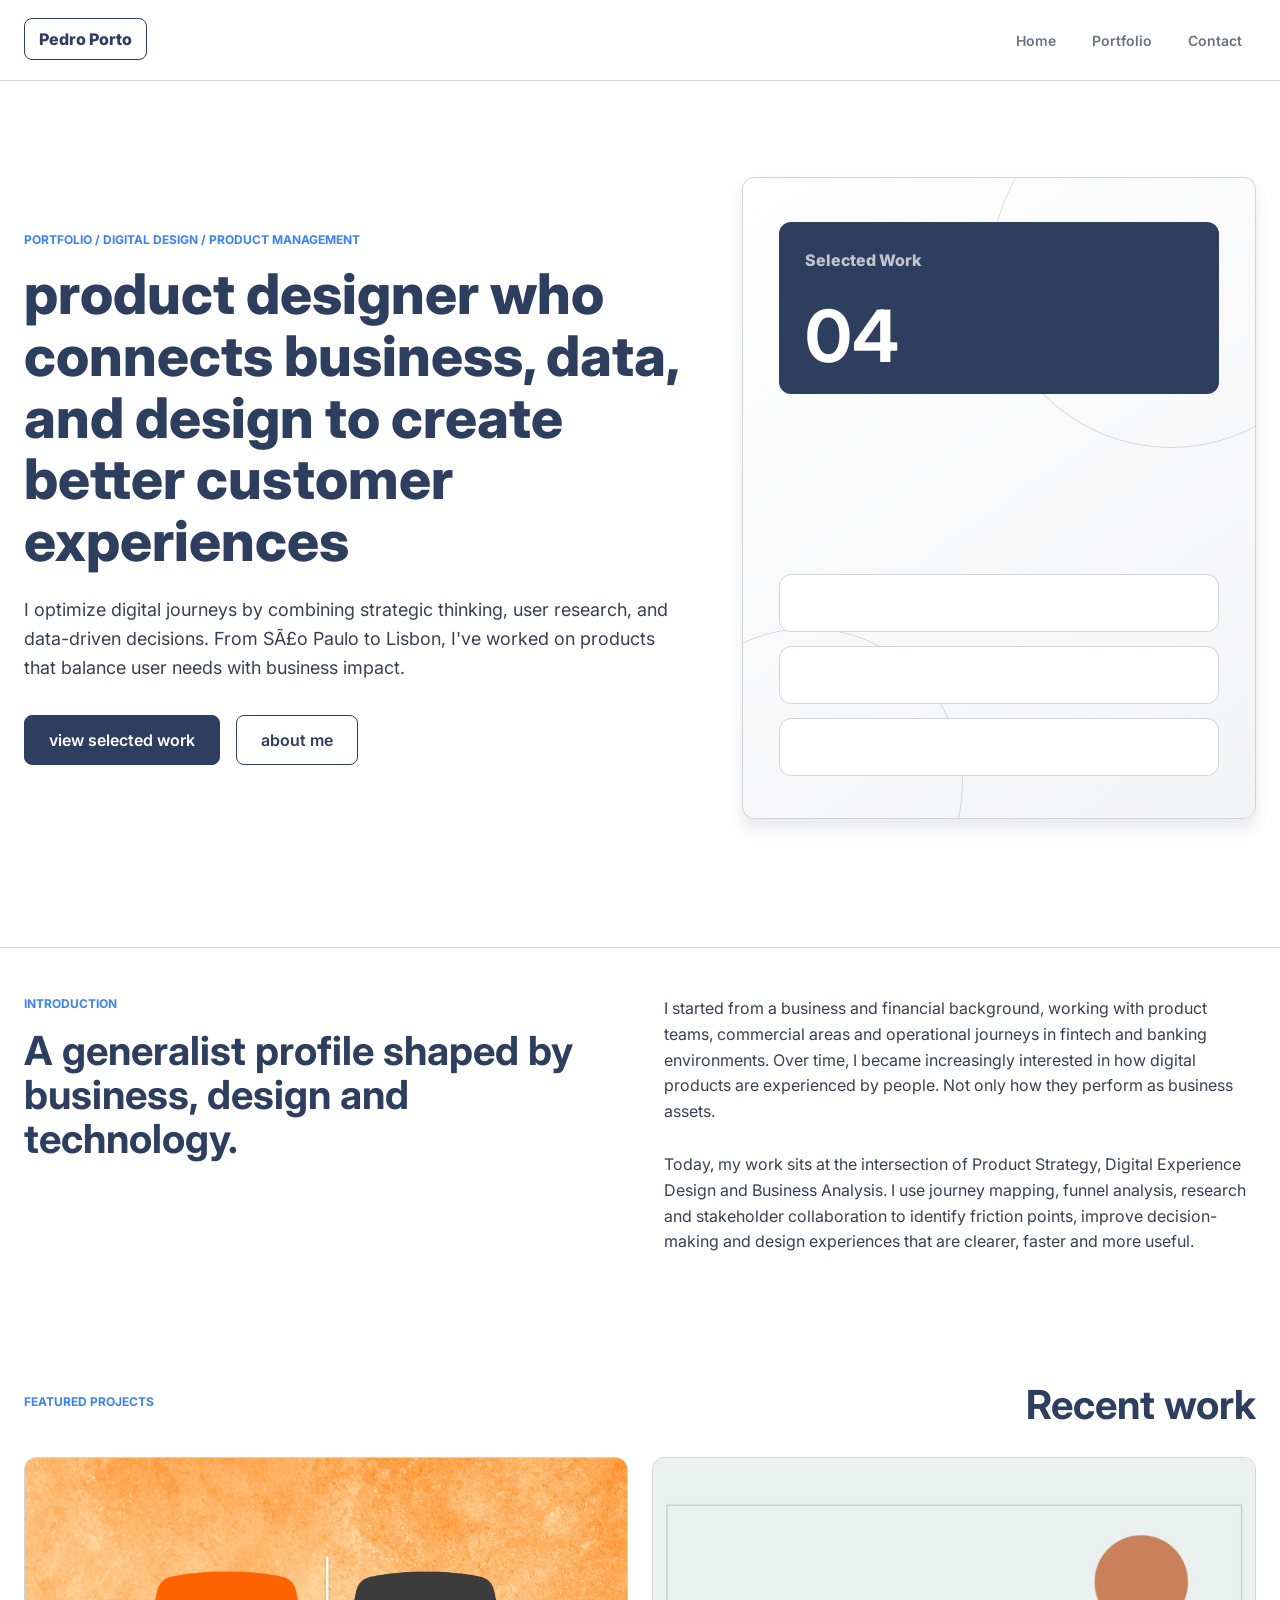
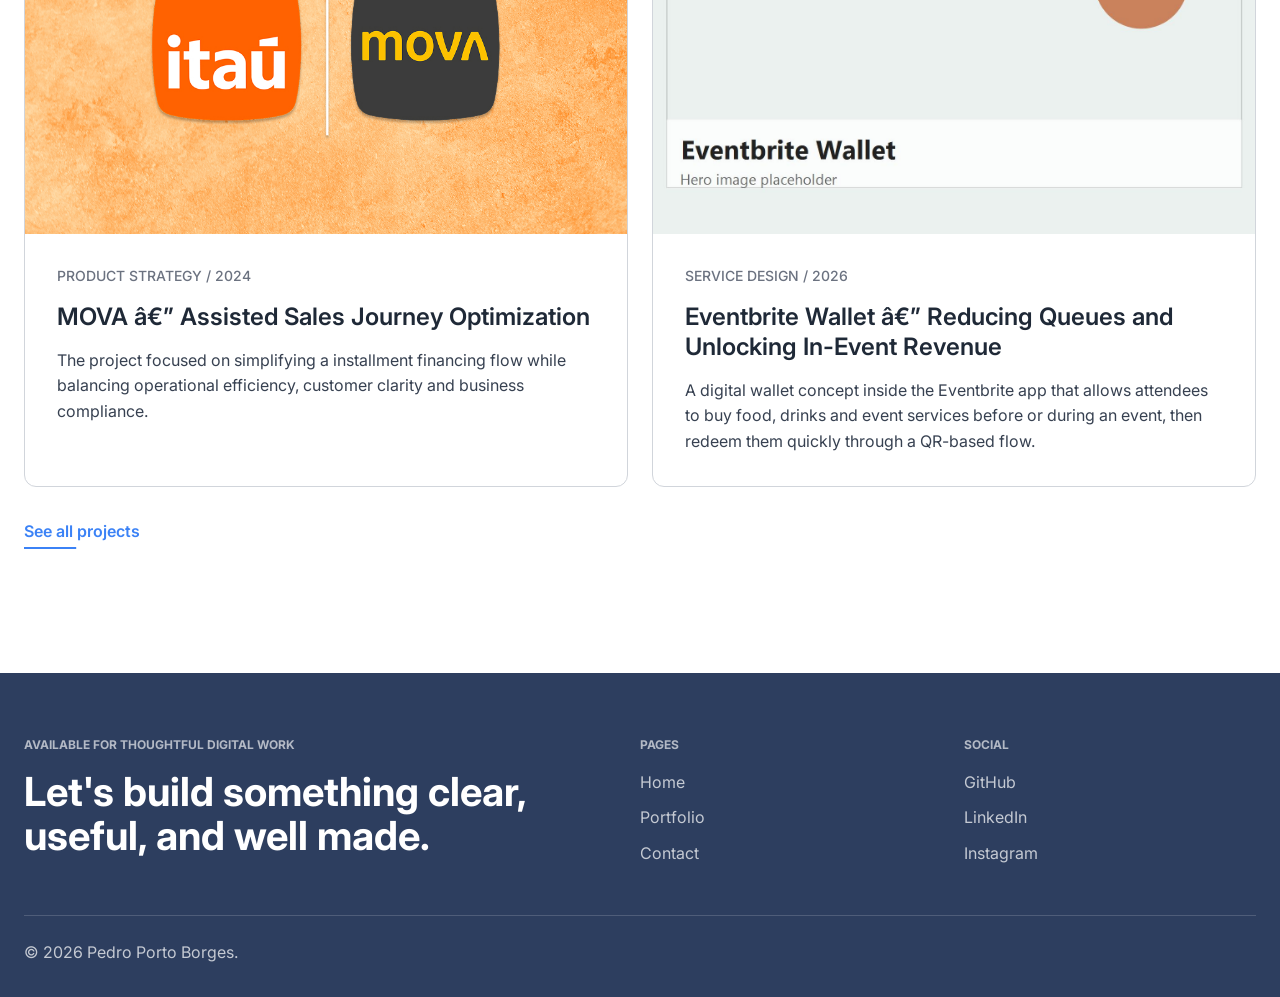
==== index.html @ 3b6fb0a7 "Add Google Fonts and improve HTML structure in index and head files" ====
﻿<!DOCTYPE html>
<html lang="en">

<head>
    <meta charset="UTF-8">
    <meta name="viewport" content="width=device-width, initial-scale=1.0">
    <meta name="description" content="Portfolio website for Pedro Porto Borges, featuring selected projects, process notes, and contact links.">
    <title>Pedro Porto Borges - Portfolio</title>
    <link rel="preconnect" href="https://fonts.googleapis.com">
    <link rel="preconnect" href="https://fonts.gstatic.com" crossorigin>
    <link href="https://fonts.googleapis.com/css2?family=Inter:wght@400;500;600;700;800&display=swap" rel="stylesheet">
    <link rel="stylesheet" href="/assets/css/estilo.min.css">
</head>
    



<body>
    <header class="navbar">
    <div class="container">
        <div class="navbar-brand">
            <a href="/index.html"><span class="logo">Pedro Porto</span></a>
        </div>
        <nav class="navbar-menu">
    <ul>
        <li><a href="/index.html">Home</a></li>
        <li><a href="/portfolio.html">Portfolio</a></li>
        <li><a href="/contact.html">Contact</a></li>
    </ul>
</nav>


    </div>
</header>



    <main>
        <section class="hero section-fade">
            <div class="container hero-grid">
                <div class="hero-copy">
                    <p class="eyebrow">Portfolio / Digital Design / Product Management </p>
                    <h1>product designer who connects business, data, and design to create better customer experiences
                    </h1>
                    <p class="lead">I optimize digital journeys by combining strategic thinking, user research, and
                        data-driven decisions. From SÃ£o Paulo to Lisbon, I've worked on products that balance user needs
                        with business impact.
                    </p>
                    <div class="button-row">
                        <a href="/portfolio.html" class="btn btn-primary">view selected work</a>
                        <a href="/contact.html" class="btn btn-secondary">about me</a>
                    </div>
                </div>
                <div class="hero-card" aria-label="Abstract portfolio preview">
                    <div class="orbit orbit-one"></div>
                    <div class="orbit orbit-two"></div>
                    <div class="preview-panel">
                        <span>Selected Work</span>
                        <strong>04</strong>
                    </div>
                    <div class="preview-stack">
                        <span></span>
                        <span></span>
                        <span></span>
                    </div>
                </div>
            </div>
        </section>

        <section class="intro-section">
            <div class="container split-section">
                <div>
                    <p class="eyebrow">Introduction</p>
                    <h2>A generalist profile shaped by business, design and technology.</h2>
                </div>
                <div class="intro-copy">
                    <p>I started from a business and financial background, working with product teams, commercial areas
                        and operational journeys in fintech and banking environments. Over time, I became increasingly
                        interested in how digital products are experienced by people. Not only how they perform as
                        business assets.</p>
                    <p>Today, my work sits at the intersection of Product Strategy, Digital Experience Design and
                        Business Analysis. I use journey mapping, funnel analysis, research and stakeholder
                        collaboration to identify friction points, improve decision-making and design experiences that
                        are clearer, faster and more useful.</p>
                </div>
            </div>
        </section>

        <section class="featured-section">
            <div class="container">
                <div class="section-heading">
                    <p class="eyebrow">Featured Projects</p>
                    <h2>Recent work</h2>
                </div>
                <div class="project-grid">
                    <article class="project-card">
                        <a href="/project-1.html" class="project-cover" aria-label="Open Project One">
                            <img src="/assets/images/projects/mova-hero@1x.jpg" srcset="/assets/images/projects/mova-hero@1x.jpg 1x, /assets/images/projects/mova-hero@2x.jpg 2x" width="1200" height="750" alt="Placeholder image for the MOVA assisted sales journey case study" loading="lazy" decoding="async">
                        </a>
                        <div class="project-card-body">
                            <p class="project-meta">Product Strategy / 2024</p>
                            <h3><a href="/project-1.html">MOVA â€” Assisted Sales Journey Optimization</a></h3>
                            <p>The project focused on simplifying a installment financing flow while balancing
                                operational efficiency, customer clarity and business compliance.</p>
                        </div>
                    </article>
                    <article class="project-card">
                        <a href="/project-2.html" class="project-cover" aria-label="Open Project Two">
                            <img src="/assets/images/projects/eventbrite-wallet-hero@1x.jpg" srcset="/assets/images/projects/eventbrite-wallet-hero@1x.jpg 1x, /assets/images/projects/eventbrite-wallet-hero@2x.jpg 2x" width="1200" height="750" alt="Placeholder image for the Eventbrite Wallet case study" loading="lazy" decoding="async">
                        </a>
                        <div class="project-card-body">
                            <p class="project-meta">Service Design / 2026</p>
                            <h3><a href="/project-2.html">Eventbrite Wallet â€” Reducing Queues and Unlocking In-Event
                                    Revenue</a></h3>
                            <p>A digital wallet concept inside the Eventbrite app that allows attendees to buy food,
                                drinks and event services before or during an event, then redeem them quickly through a
                                QR-based flow.</p>
                        </div>
                    </article>
                </div>
                <div class="section-action">
                    <a href="/portfolio.html" class="text-link">See all projects</a>
                </div>
            </div>
        </section>
    </main>

    <footer class="footer">
    <div class="container">
        <div class="footer-content">
            <div class="footer-section">
                <p class="footer-kicker">Available for thoughtful digital work</p>
                <h2>Let's build something clear, useful, and well made.</h2>
            </div>
            <div class="footer-section">
                <h3>Pages</h3>
                <ul class="footer-links">
                    <li><a href="/index.html">Home</a></li>
                    <li><a href="/portfolio.html">Portfolio</a></li>
                    <li><a href="/contact.html">Contact</a></li>
                </ul>
            </div>
            <div class="footer-section">
                <h3>Social</h3>
                <ul class="footer-links">
                    <li><a href="https://github.com/pedro-porto-borges/" target="_blank" rel="noopener">GitHub</a></li>
                    <li><a href="https://www.linkedin.com/in/pedro-porto-borges-789371208/" target="_blank"
                            rel="noopener">LinkedIn</a></li>
                    <li><a href="https://instagram.com/analog.pp/" target="_blank" rel="noopener">Instagram</a></li>
                </ul>
            </div>
        </div>
        <div class="footer-bottom">
            <p>&copy; 2026 Pedro Porto Borges.</p>
        </div>
    </div>
</footer>


</body>

</html>
---- assets/css/estilo.min.css ----
﻿*{box-sizing:border-box;margin:0;padding:0}:root{--color-primary:#2D3E5F;--color-accent:#3B82F6;--color-energy:#F59E0B;--color-success:#10B981;--color-charcoal:#1F2937;--color-slate:#374151;--color-gray:#6B7280;--color-light-gray:#D1D5DB;--color-bg-gray:#F3F4F6;--color-white:#FFFFFF;--color-error:#EF4444;--color-warning:#F59E0B;--color-info:#3B82F6;--font-primary:"Inter",-apple-system,BlinkMacSystemFont,"Segoe UI",sans-serif;--text-h1:3.5rem;--text-h2:2.5rem;--text-h3:2rem;--text-h4:1.5rem;--text-h5:1.25rem;--text-h6:1.125rem;--text-body-lg:1.125rem;--text-body-md:1rem;--text-body-sm:0.875rem;--text-body-xs:0.75rem;--leading-tight:1.1;--leading-snug:1.25;--leading-normal:1.5;--leading-ui:1.5;--leading-caption:1.4;--leading-compact:1.4;--leading-relaxed:1.6;--leading-loose:1.8;--weight-regular:400;--weight-medium:500;--weight-semibold:600;--weight-bold:700;--weight-extrabold:800;--space-xs:0.5rem;--space-sm:1rem;--space-md:1.5rem;--space-lg:2rem;--space-xl:3rem;--space-2xl:4rem;--space-3xl:6rem;--container-sm:640px;--container-md:768px;--container-lg:1024px;--container-xl:1280px;--shadow-sm:0 1px 2px rgba(31,41,55,0.05);--shadow-md:0 4px 6px rgba(31,41,55,0.1);--shadow-lg:0 10px 15px rgba(31,41,55,0.1);--radius-sm:0.375rem;--radius-md:0.5rem;--radius-lg:0.75rem;--radius-xl:1rem;--transition-fast:150ms ease;--transition-base:200ms ease;--transition-slow:300ms ease;--text-display:4.5rem;--bg:var(--color-white);--surface:var(--color-white);--ink:var(--color-primary);--muted:var(--color-slate);--meta:var(--color-gray);--soft:var(--color-bg-gray);--line:var(--color-light-gray);--accent:var(--color-accent);--accent-soft:#EFF6FF;--warm:var(--color-energy);--green:var(--color-success);--radius:var(--radius-lg);--shadow:var(--shadow-lg);--transition:var(--transition-base)}@media (max-width:1023px){:root{--text-h1:3rem;--text-h2:2.25rem;--text-h3:1.75rem;--text-display:4rem}}@media (max-width:767px){:root{--text-h1:2.5rem;--text-h2:2rem;--text-h3:1.5rem;--text-h4:1.25rem;--text-h5:1.125rem;--text-h6:1rem;--text-display:3.25rem}}html{scroll-behavior:smooth}body{background:var(--bg);color:var(--color-slate);font-family:var(--font-primary);font-size:var(--text-body-md);font-weight:var(--weight-regular);line-height:var(--leading-relaxed)}img{display:block;max-width:100%}a{color:inherit;text-decoration:none}p{color:var(--muted);font-size:var(--text-body-md);font-weight:var(--weight-regular);line-height:var(--leading-relaxed);max-width:70ch}.container{margin:0 auto;max-width:var(--container-xl);padding:0 var(--space-md)}.narrow{max-width:860px}.navbar{background:rgba(255,255,255,0.94);border-bottom:1px solid var(--line);backdrop-filter:blur(18px);position:sticky;top:0;z-index:20}.navbar .container{align-items:center;display:flex;justify-content:space-between;min-height:80px}.navbar-brand a{color:var(--color-primary);font-size:var(--text-body-md);font-weight:var(--weight-extrabold);letter-spacing:0}.logo{border:1px solid var(--color-primary);border-radius:var(--radius-md);padding:10px 14px;transition:background var(--transition),color var(--transition),transform var(--transition)}.navbar-brand a:hover .logo{background:var(--color-primary);color:var(--color-white);transform:translateY(-2px)}.navbar-menu ul{display:flex;gap:8px;list-style:none}.navbar-menu a{border-radius:var(--radius-md);color:var(--color-gray);display:block;font-size:var(--text-body-sm);font-weight:var(--weight-semibold);line-height:var(--leading-ui,1.5);padding:10px 14px;transition:background var(--transition),color var(--transition),transform var(--transition)}.navbar-menu a:hover{background:var(--accent-soft);color:var(--color-accent);transform:translateY(-2px)}.hero,.page-hero,.project-detail-hero{padding:var(--space-3xl) 0 var(--space-2xl)}.hero-grid{align-items:center;display:grid;gap:var(--space-2xl);grid-template-columns:minmax(0,1.12fr) minmax(320px,0.88fr)}.eyebrow{color:var(--accent);font-size:var(--text-body-xs);font-weight:var(--weight-bold);letter-spacing:0;line-height:var(--leading-caption,1.4);margin-bottom:var(--space-sm);text-transform:uppercase}h1,h2,h3{color:var(--color-primary);letter-spacing:0}h1{font-size:var(--text-h1);font-weight:var(--weight-extrabold);line-height:var(--leading-tight);max-width:880px}h2{font-size:var(--text-h2);font-weight:var(--weight-bold);line-height:var(--leading-tight)}h3{font-size:var(--text-h3);font-weight:var(--weight-bold);line-height:var(--leading-snug)}.lead{color:var(--color-slate);font-size:var(--text-body-lg);line-height:var(--leading-relaxed);margin-top:var(--space-md)}.button-row,.section-action{align-items:center;display:flex;flex-wrap:wrap;gap:var(--space-sm);margin-top:var(--space-lg)}.btn,.text-link,.back-link{align-items:center;display:inline-flex;font-weight:var(--weight-semibold);transition:color var(--transition),background var(--transition),border-color var(--transition),transform var(--transition)}.btn{border:1px solid var(--color-primary);border-radius:var(--radius-md);font-size:var(--text-body-md);justify-content:center;line-height:var(--leading-ui,1.5);min-height:44px;padding:0.75rem 1.5rem}.btn-primary{background:var(--color-primary);color:var(--color-white)}.btn-secondary{background:transparent;color:var(--color-primary)}.btn:hover,.text-link:hover,.back-link:hover{transform:translateY(-2px)}.btn-primary:hover{background:#3D4E6F;border-color:#3D4E6F;box-shadow:var(--shadow-lg)}.btn-secondary:hover{background:var(--accent-soft);border-color:var(--color-accent);color:var(--color-accent)}.text-link,.back-link{color:var(--color-accent);position:relative}.text-link::after,.back-link::after{background:currentColor;bottom:-4px;content:"";height:2px;left:0;position:absolute;transform:scaleX(0.45);transform-origin:left;transition:transform var(--transition);width:100%}.text-link:hover::after,.back-link:hover::after{transform:scaleX(1)}a:focus-visible,button:focus-visible,.btn:focus-visible,.text-link:focus-visible,.back-link:focus-visible,.navbar-menu a:focus-visible,.social-panel a:focus-visible{outline:3px solid rgba(59,130,246,0.42);outline-offset:3px}.hero-card{aspect-ratio:4 / 5;background:linear-gradient(145deg,var(--color-white),var(--color-bg-gray));border:1px solid var(--line);border-radius:var(--radius);box-shadow:var(--shadow);overflow:hidden;position:relative}.orbit{border:1px solid rgba(45,62,95,0.18);border-radius:50%;position:absolute}.orbit-one{height:360px;right:-96px;top:-90px;width:360px}.orbit-two{bottom:-120px;height:310px;left:-90px;width:310px}.preview-panel{background:var(--color-primary);border-radius:var(--radius);color:var(--color-white);left:36px;padding:26px;position:absolute;right:36px;top:44px}.preview-panel span{color:rgba(255,255,255,0.7);display:block;font-weight:800;margin-bottom:30px}.preview-panel strong{display:block;font-size:var(--text-display,4.5rem);line-height:0.9}.preview-stack{bottom:42px;display:grid;gap:14px;left:36px;position:absolute;right:36px}.preview-stack span{background:var(--surface);border:1px solid var(--line);border-radius:var(--radius);height:58px}.intro-section,.featured-section,.work-list-section,.contact-section,.personal-section,.project-media-section,.project-body-section{padding:var(--space-2xl) 0}.split-section{border-top:1px solid var(--line);display:grid;gap:var(--space-xl);grid-template-columns:1fr 1fr;padding-top:var(--space-xl)}.intro-copy p + p,.detail-content p + h2,.detail-content .case-image + h2{margin-top:28px}.section-heading{align-items:end;display:flex;justify-content:space-between;margin-bottom:30px}.project-grid{display:grid;gap:var(--space-md);grid-template-columns:repeat(2,minmax(0,1fr))}.project-grid-large{gap:var(--space-lg)}.project-card{background:var(--surface);border:1px solid var(--line);border-radius:var(--radius);overflow:hidden;transition:box-shadow var(--transition),transform var(--transition),border-color var(--transition),background var(--transition)}.project-card:hover{border-color:var(--color-accent);box-shadow:var(--shadow);transform:translateY(-4px)}.project-card-body{padding:var(--space-lg)}.project-card-body h2,.project-card-body h3{color:var(--color-charcoal);font-size:var(--text-h4);font-weight:var(--weight-semibold);line-height:var(--leading-snug);margin-bottom:var(--space-sm)}.project-card-body .text-link{margin-top:var(--space-sm)}.project-meta{color:var(--color-gray);font-size:var(--text-body-sm);font-weight:var(--weight-medium);line-height:var(--leading-caption,1.4);margin-bottom:var(--space-sm);text-transform:uppercase}.project-cover{aspect-ratio:16 / 10;background-color:var(--soft);display:block;min-height:240px;overflow:hidden;position:relative}.project-cover::before,.project-cover::after{content:"";display:none;position:absolute}.project-cover::before{border:1px solid rgba(45,62,95,0.18);border-radius:var(--radius);inset:34px}.project-cover::after{background:rgba(255,255,255,0.76);border:1px solid rgba(45,62,95,0.12);border-radius:var(--radius);bottom:34px;height:28%;left:34px;right:34px}.project-cover-one{background:linear-gradient(135deg,#EFF6FF 0%,#FFFFFF 52%,#DBEAFE 100%)}.project-cover-two{background:linear-gradient(135deg,#F3F4F6 0%,#FFFFFF 48%,#FEF3C7 100%)}.project-cover-three{background:linear-gradient(135deg,#FFFFFF 0%,#ECFDF5 52%,#D1FAE5 100%)}.project-cover-four{background:linear-gradient(135deg,#FFFFFF 0%,#F3F4F6 52%,#DBEAFE 100%)}.project-cover img,.case-image img,.profile-photo img,.personal-gallery img{background:var(--soft);display:block;height:100%;object-fit:cover;width:100%}.case-image{background:var(--surface);border:1px solid var(--line);border-radius:var(--radius);overflow:hidden}.case-image-hero{aspect-ratio:16 / 9;box-shadow:var(--shadow)}.case-image-inline{aspect-ratio:16 / 10;margin:36px 0}.case-image figcaption,.personal-gallery figcaption{color:var(--color-gray);font-size:var(--text-body-sm);line-height:var(--leading-caption,1.4);padding:12px 14px 14px}.project-media-section{padding-bottom:44px;padding-top:12px}.detail-grid,.contact-grid{align-items:start;display:grid;gap:var(--space-xl);grid-template-columns:minmax(0,1.25fr) minmax(280px,0.55fr)}.detail-content,.about-panel,.social-panel,.project-facts{background:var(--surface);border:1px solid var(--line);border-radius:var(--radius);padding:var(--space-lg)}.detail-content h2,.about-panel h2,.social-panel h2,.project-facts h2{color:var(--color-primary);font-size:var(--text-h4);font-weight:var(--weight-semibold);line-height:var(--leading-snug);margin-bottom:var(--space-sm)}.detail-content p + p,.about-panel p + p{margin-top:18px}.detail-content h2:not(:first-child){margin-top:42px}.project-facts dl{display:grid;gap:18px}.project-facts dt{color:var(--color-gray);font-size:var(--text-body-xs);font-weight:var(--weight-bold);line-height:var(--leading-caption,1.4);text-transform:uppercase}.project-facts dd{color:var(--color-charcoal);font-weight:var(--weight-medium)}.social-panel{display:grid;gap:12px}.social-panel a{border:1px solid var(--line);border-radius:var(--radius-md);font-weight:var(--weight-semibold);min-height:44px;padding:12px 16px;transition:background var(--transition),border-color var(--transition),transform var(--transition)}.social-panel a:hover{background:var(--accent-soft);border-color:var(--color-accent);color:var(--color-accent);transform:translateY(-2px)}.personal-section{padding-top:24px}.personal-feature{align-items:center;border-top:1px solid var(--line);display:grid;gap:42px;grid-template-columns:minmax(240px,0.62fr) minmax(0,1fr);padding-top:58px}.profile-photo{aspect-ratio:4 / 5;border:1px solid var(--line);border-radius:var(--radius);overflow:hidden}.personal-copy h2{max-width:620px}.personal-copy p:not(.eyebrow){margin-top:18px}.personal-gallery{display:grid;gap:18px;grid-template-columns:repeat(4,minmax(0,1fr));margin-top:34px}.personal-gallery figure{background:var(--surface);border:1px solid var(--line);border-radius:var(--radius);overflow:hidden;transition:transform var(--transition),box-shadow var(--transition)}.personal-gallery figure:hover{box-shadow:var(--shadow-lg);transform:translateY(-3px)}.personal-gallery img{aspect-ratio:1 / 1}.project-case-study{--case-section-space:var(--space-2xl);--case-copy-width:680px;--case-measure:62ch}.case-cover{padding:24px 24px 0}.case-study-image{background:var(--surface);border:1px solid var(--line);border-radius:var(--radius);overflow:hidden}.case-study-image img{background:linear-gradient(135deg,#EFF6FF 0%,#FFFFFF 52%,#DBEAFE 100%);display:block;height:100%;object-fit:cover;width:100%}.case-study-image figcaption{color:var(--color-gray);font-size:var(--text-body-sm);line-height:var(--leading-caption,1.4);padding:12px 14px 14px}.case-study-image-cover{aspect-ratio:16 / 9;box-shadow:var(--shadow);margin:0 auto;max-width:1180px}.case-study-image-cover figcaption{display:none}.case-intro{padding:var(--space-xl) 0 var(--space-lg)}.case-intro-grid{align-items:start;display:grid;gap:52px;grid-template-columns:minmax(0,1.45fr) minmax(260px,0.55fr)}.case-text-grid{align-items:start;display:grid;gap:48px;grid-template-columns:minmax(150px,220px) minmax(0,var(--case-copy-width));justify-content:start}.case-title-block h1{color:var(--color-primary);font-size:var(--text-h1);font-weight:var(--weight-extrabold);line-height:var(--leading-tight);margin-top:18px;max-width:780px}.case-title-block .lead{font-size:var(--text-body-lg);line-height:var(--leading-relaxed);max-width:58ch}.case-info-panel{background:var(--surface);border:1px solid var(--line);border-radius:var(--radius);padding:var(--space-md);position:sticky;top:102px}.case-info-panel dl{display:grid;gap:14px}.case-info-panel div{border-bottom:1px solid var(--line);padding-bottom:14px}.case-info-panel div:last-child{border-bottom:0;padding-bottom:0}.case-info-panel dt,.case-section-label .eyebrow{color:var(--accent);font-size:var(--text-body-xs);font-weight:var(--weight-bold);text-transform:uppercase}.case-info-panel dd{color:var(--color-charcoal);font-size:var(--text-body-sm);font-weight:var(--weight-semibold);line-height:1.48;margin-top:4px}.case-section{padding:var(--case-section-space) 0}.case-section + .case-section{border-top:1px solid var(--line)}.case-resume{padding-top:var(--space-xl)}.case-section-label{position:sticky;top:112px}.case-copy{max-width:var(--case-copy-width)}.case-copy h2{color:var(--color-primary);font-size:var(--text-h3);font-weight:var(--weight-bold);line-height:var(--leading-snug);max-width:680px}.case-copy h3{color:var(--color-primary);font-size:var(--text-h4);font-weight:var(--weight-semibold);line-height:var(--leading-snug);margin-top:28px;max-width:620px}.case-copy p{font-size:var(--text-body-md);line-height:var(--leading-relaxed);max-width:var(--case-measure)}.case-copy h2 + p,.case-copy p + p{margin-top:16px}.case-image-grid{display:grid;gap:16px;margin-top:32px}.case-image-grid-two{grid-template-columns:repeat(2,minmax(0,1fr))}.case-image-grid .case-study-image,.case-study-image-wide{aspect-ratio:3 / 2}.case-study-image-wide{margin-top:32px}.case-problem{border-top:0;padding:var(--space-2xl) 0}.problem-card{background:var(--color-primary);border-radius:var(--radius);color:var(--color-white);padding:clamp(28px,5vw,58px)}.problem-card .eyebrow,.problem-card p{color:rgba(255,255,255,0.72)}.problem-card h2{color:var(--color-white);font-size:var(--text-h2);font-weight:var(--weight-bold);line-height:var(--leading-tight);max-width:760px}.problem-card p{font-size:var(--text-body-md);line-height:var(--leading-relaxed);margin-top:18px;max-width:62ch}.problem-card blockquote{border-left:3px solid var(--warm);color:var(--color-white);font-size:var(--text-h5);font-weight:var(--weight-bold);line-height:var(--leading-compact,1.4);margin-top:32px;max-width:760px;padding-left:22px}.case-role{padding-bottom:24px}.case-role-card{background:var(--surface);border:1px solid var(--line);border-radius:var(--radius);display:grid;gap:42px;grid-template-columns:minmax(220px,0.75fr) minmax(0,1.25fr);padding-bottom:clamp(30px,5vw,56px);padding-top:clamp(30px,5vw,56px)}.case-role-card h2{color:var(--color-primary);font-size:var(--text-h4);font-weight:var(--weight-semibold);line-height:var(--leading-snug);max-width:520px}.role-list p + p{margin-top:18px}.footer{background:var(--color-primary);color:var(--color-white);margin-top:var(--space-2xl);padding:var(--space-2xl) 0 var(--space-lg)}.footer-content{display:grid;gap:var(--space-lg);grid-template-columns:1.4fr 0.7fr 0.7fr}.footer h2{color:var(--color-white);font-size:var(--text-h2);font-weight:var(--weight-bold);line-height:var(--leading-tight);max-width:760px}.footer h3,.footer-kicker{color:rgba(255,255,255,0.64);font-size:var(--text-body-xs);font-weight:var(--weight-bold);line-height:var(--leading-caption);margin-bottom:var(--space-sm);text-transform:uppercase}.footer-links{display:grid;gap:10px;list-style:none}.footer a,.footer-bottom p{color:rgba(255,255,255,0.72)}.footer a:hover{color:var(--surface)}.footer-bottom{border-top:1px solid rgba(255,255,255,0.16);margin-top:var(--space-xl);padding-top:var(--space-md)}.section-fade{animation:fadeUp 640ms ease both}@keyframes fadeUp{from{opacity:0;transform:translateY(18px)}to{opacity:1;transform:translateY(0)}}@media (max-width:860px){.navbar .container,.navbar-menu ul{align-items:center;flex-direction:column}.navbar .container{gap:16px;padding-bottom:18px;padding-top:18px}.navbar-menu ul{display:grid;gap:8px;grid-template-columns:repeat(3,1fr);width:100%}.navbar-menu a{text-align:center}.hero,.page-hero,.project-detail-hero{padding:68px 0 42px}.hero-grid,.split-section,.project-grid,.detail-grid,.contact-grid,.footer-content{grid-template-columns:1fr}.hero-card{min-height:420px}.intro-section,.featured-section,.work-list-section,.contact-section,.personal-section,.project-media-section,.project-body-section{padding:46px 0}.personal-feature{grid-template-columns:1fr}.personal-gallery{grid-template-columns:repeat(2,minmax(0,1fr))}.personal-feature{align-items:start;padding-top:42px}.personal-gallery{gap:14px}.case-cover{padding:18px 18px 0}.case-intro{padding:52px 0 28px}.case-intro-grid,.case-text-grid,.case-role-card{gap:28px;grid-template-columns:1fr}.case-info-panel,.case-section-label{position:static}.case-section{padding:58px 0}.case-image-grid-two{grid-template-columns:1fr}.case-study-image-cover{aspect-ratio:16 / 10}.problem-card blockquote{padding-left:18px}}@media (max-width:520px){.container{padding:0 18px}h1{font-size:var(--text-h1);line-height:var(--leading-tight)}.navbar-menu ul{grid-template-columns:1fr}.personal-gallery{grid-template-columns:1fr}.btn{width:100%}.hero-card{min-height:340px}.preview-panel,.preview-stack{left:24px;right:24px}.project-card-body,.detail-content,.about-panel,.social-panel,.project-facts{padding:22px}.case-image-inline{margin:28px 0}.case-image figcaption,.personal-gallery figcaption{font-size:0.8rem}}
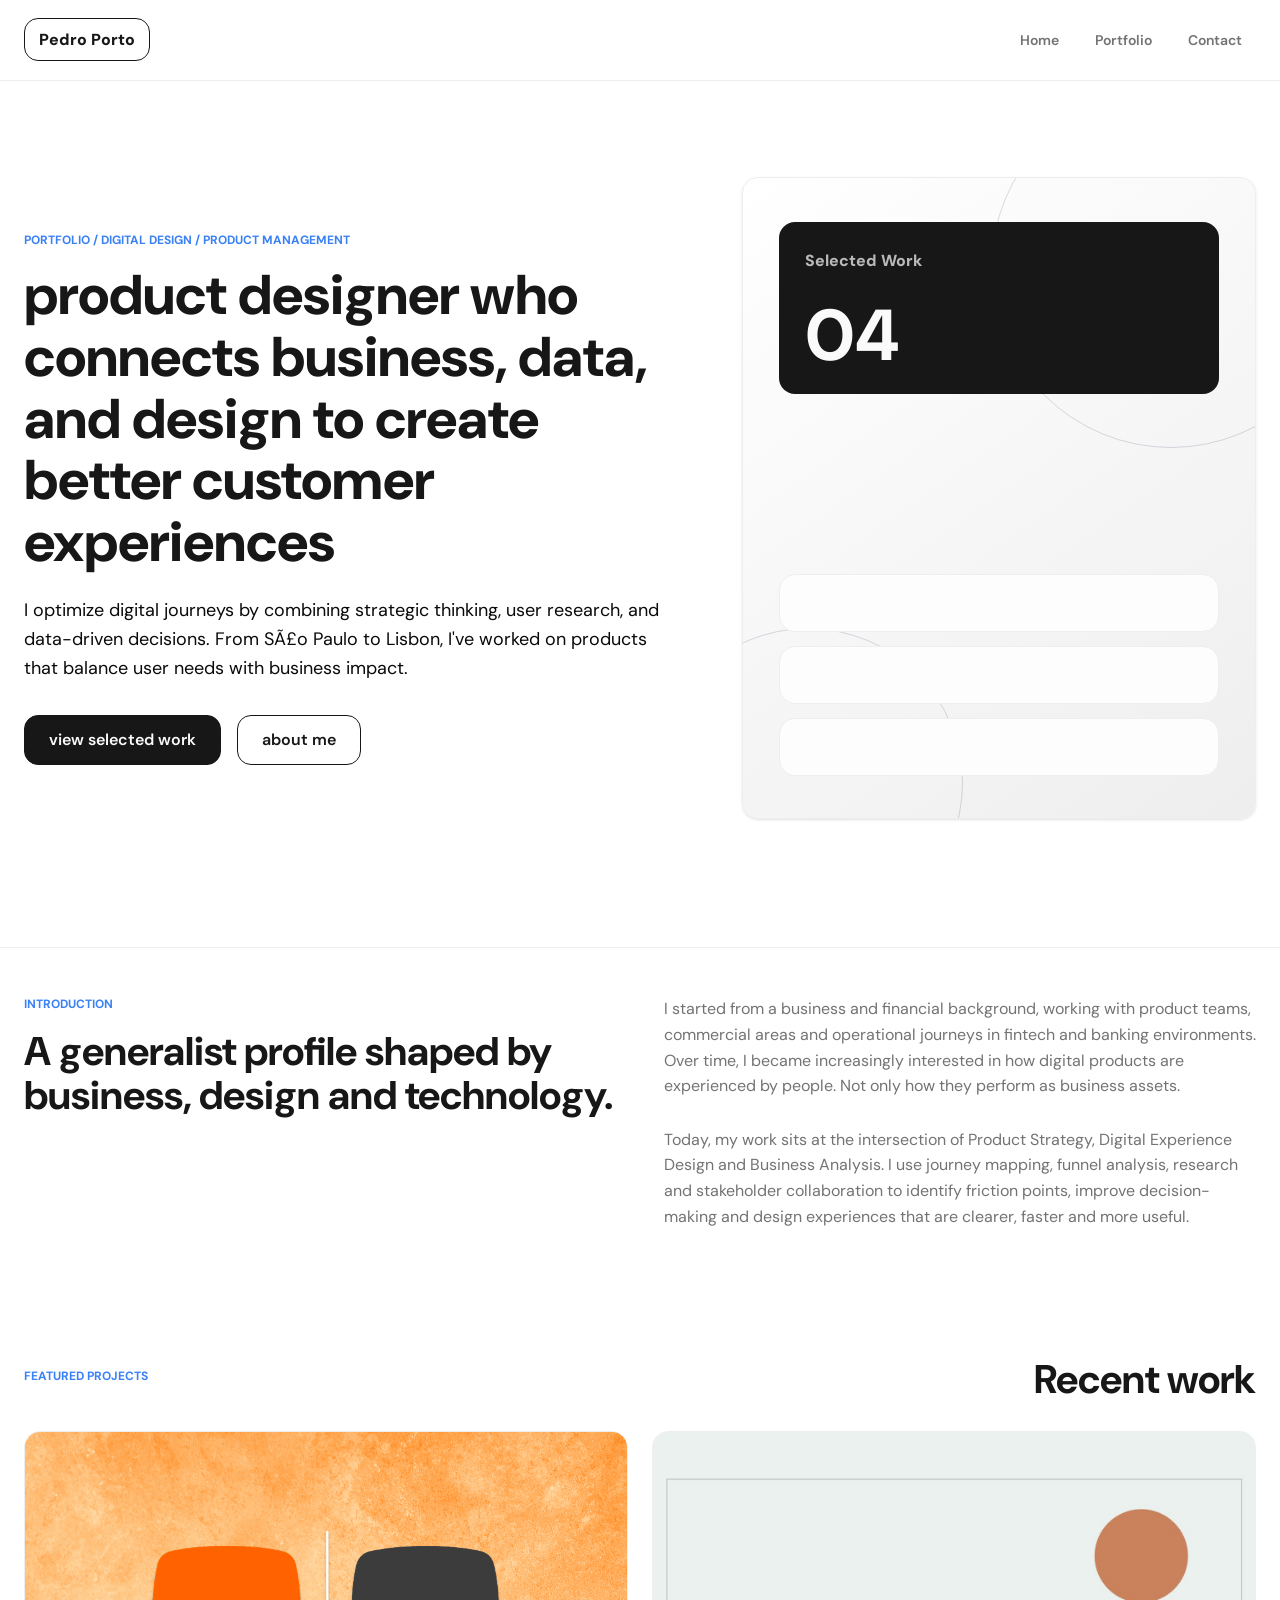
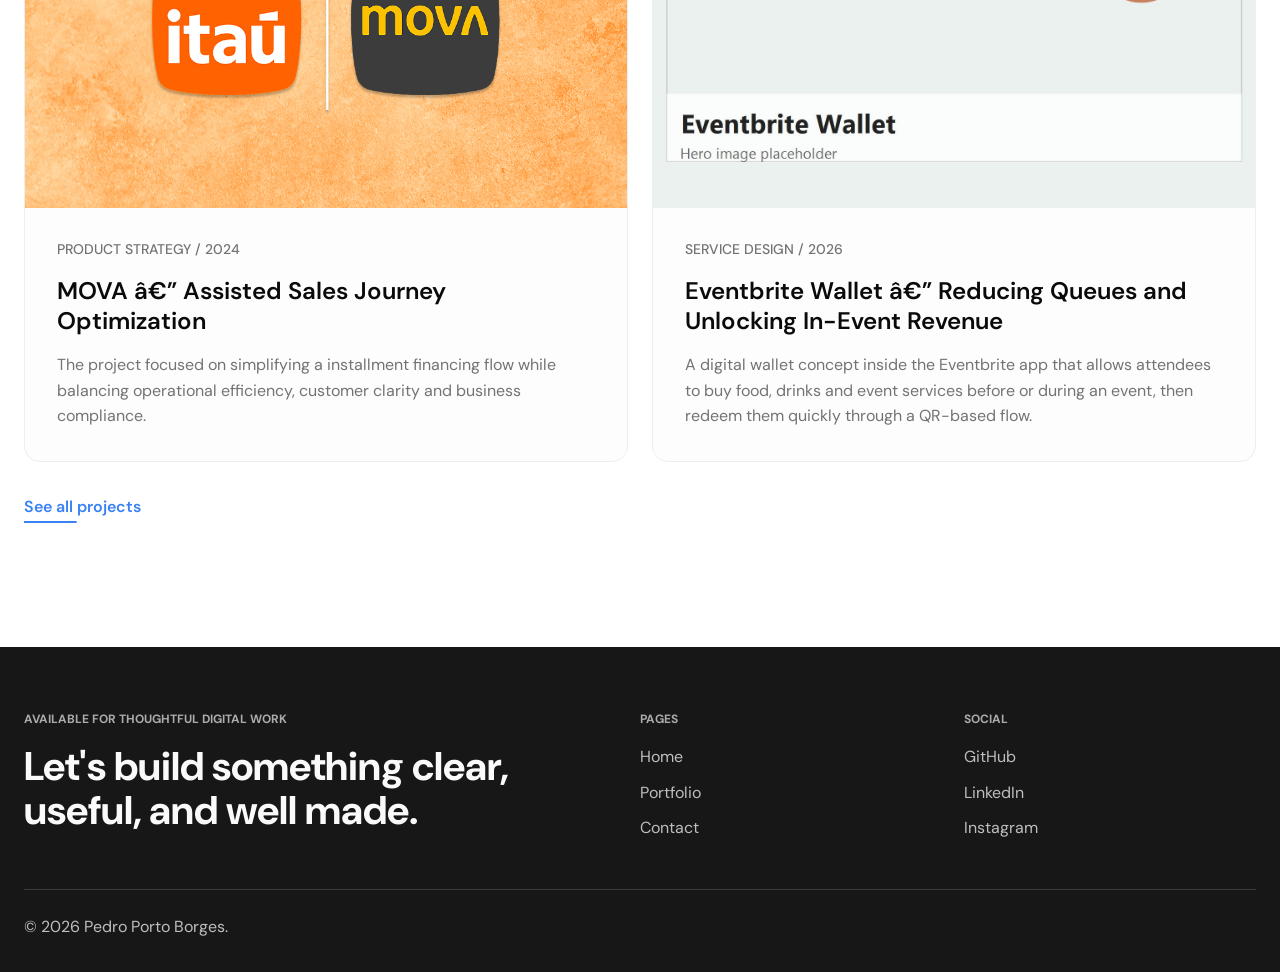
==== commit e4dce04b: "Update font styles to use DM Sans and Geist Mono across HTML and kit files" ====
--- a/index.html
+++ b/index.html
@@ -8,7 +8,7 @@
     <title>Pedro Porto Borges - Portfolio</title>
     <link rel="preconnect" href="https://fonts.googleapis.com">
     <link rel="preconnect" href="https://fonts.gstatic.com" crossorigin>
-    <link href="https://fonts.googleapis.com/css2?family=Inter:wght@400;500;600;700;800&display=swap" rel="stylesheet">
+    <link href="https://fonts.googleapis.com/css2?family=DM+Sans:wght@400;500;600;700;800&family=Geist+Mono:wght@400;500;600&display=swap" rel="stylesheet">
     <link rel="stylesheet" href="/assets/css/estilo.min.css">
 </head>
     
--- a/assets/css/estilo.min.css
+++ b/assets/css/estilo.min.css
@@ -1 +1,2344 @@
-﻿*{box-sizing:border-box;margin:0;padding:0}:root{--color-primary:#2D3E5F;--color-accent:#3B82F6;--color-energy:#F59E0B;--color-success:#10B981;--color-charcoal:#1F2937;--color-slate:#374151;--color-gray:#6B7280;--color-light-gray:#D1D5DB;--color-bg-gray:#F3F4F6;--color-white:#FFFFFF;--color-error:#EF4444;--color-warning:#F59E0B;--color-info:#3B82F6;--font-primary:"Inter",-apple-system,BlinkMacSystemFont,"Segoe UI",sans-serif;--text-h1:3.5rem;--text-h2:2.5rem;--text-h3:2rem;--text-h4:1.5rem;--text-h5:1.25rem;--text-h6:1.125rem;--text-body-lg:1.125rem;--text-body-md:1rem;--text-body-sm:0.875rem;--text-body-xs:0.75rem;--leading-tight:1.1;--leading-snug:1.25;--leading-normal:1.5;--leading-ui:1.5;--leading-caption:1.4;--leading-compact:1.4;--leading-relaxed:1.6;--leading-loose:1.8;--weight-regular:400;--weight-medium:500;--weight-semibold:600;--weight-bold:700;--weight-extrabold:800;--space-xs:0.5rem;--space-sm:1rem;--space-md:1.5rem;--space-lg:2rem;--space-xl:3rem;--space-2xl:4rem;--space-3xl:6rem;--container-sm:640px;--container-md:768px;--container-lg:1024px;--container-xl:1280px;--shadow-sm:0 1px 2px rgba(31,41,55,0.05);--shadow-md:0 4px 6px rgba(31,41,55,0.1);--shadow-lg:0 10px 15px rgba(31,41,55,0.1);--radius-sm:0.375rem;--radius-md:0.5rem;--radius-lg:0.75rem;--radius-xl:1rem;--transition-fast:150ms ease;--transition-base:200ms ease;--transition-slow:300ms ease;--text-display:4.5rem;--bg:var(--color-white);--surface:var(--color-white);--ink:var(--color-primary);--muted:var(--color-slate);--meta:var(--color-gray);--soft:var(--color-bg-gray);--line:var(--color-light-gray);--accent:var(--color-accent);--accent-soft:#EFF6FF;--warm:var(--color-energy);--green:var(--color-success);--radius:var(--radius-lg);--shadow:var(--shadow-lg);--transition:var(--transition-base)}@media (max-width:1023px){:root{--text-h1:3rem;--text-h2:2.25rem;--text-h3:1.75rem;--text-display:4rem}}@media (max-width:767px){:root{--text-h1:2.5rem;--text-h2:2rem;--text-h3:1.5rem;--text-h4:1.25rem;--text-h5:1.125rem;--text-h6:1rem;--text-display:3.25rem}}html{scroll-behavior:smooth}body{background:var(--bg);color:var(--color-slate);font-family:var(--font-primary);font-size:var(--text-body-md);font-weight:var(--weight-regular);line-height:var(--leading-relaxed)}img{display:block;max-width:100%}a{color:inherit;text-decoration:none}p{color:var(--muted);font-size:var(--text-body-md);font-weight:var(--weight-regular);line-height:var(--leading-relaxed);max-width:70ch}.container{margin:0 auto;max-width:var(--container-xl);padding:0 var(--space-md)}.narrow{max-width:860px}.navbar{background:rgba(255,255,255,0.94);border-bottom:1px solid var(--line);backdrop-filter:blur(18px);position:sticky;top:0;z-index:20}.navbar .container{align-items:center;display:flex;justify-content:space-between;min-height:80px}.navbar-brand a{color:var(--color-primary);font-size:var(--text-body-md);font-weight:var(--weight-extrabold);letter-spacing:0}.logo{border:1px solid var(--color-primary);border-radius:var(--radius-md);padding:10px 14px;transition:background var(--transition),color var(--transition),transform var(--transition)}.navbar-brand a:hover .logo{background:var(--color-primary);color:var(--color-white);transform:translateY(-2px)}.navbar-menu ul{display:flex;gap:8px;list-style:none}.navbar-menu a{border-radius:var(--radius-md);color:var(--color-gray);display:block;font-size:var(--text-body-sm);font-weight:var(--weight-semibold);line-height:var(--leading-ui,1.5);padding:10px 14px;transition:background var(--transition),color var(--transition),transform var(--transition)}.navbar-menu a:hover{background:var(--accent-soft);color:var(--color-accent);transform:translateY(-2px)}.hero,.page-hero,.project-detail-hero{padding:var(--space-3xl) 0 var(--space-2xl)}.hero-grid{align-items:center;display:grid;gap:var(--space-2xl);grid-template-columns:minmax(0,1.12fr) minmax(320px,0.88fr)}.eyebrow{color:var(--accent);font-size:var(--text-body-xs);font-weight:var(--weight-bold);letter-spacing:0;line-height:var(--leading-caption,1.4);margin-bottom:var(--space-sm);text-transform:uppercase}h1,h2,h3{color:var(--color-primary);letter-spacing:0}h1{font-size:var(--text-h1);font-weight:var(--weight-extrabold);line-height:var(--leading-tight);max-width:880px}h2{font-size:var(--text-h2);font-weight:var(--weight-bold);line-height:var(--leading-tight)}h3{font-size:var(--text-h3);font-weight:var(--weight-bold);line-height:var(--leading-snug)}.lead{color:var(--color-slate);font-size:var(--text-body-lg);line-height:var(--leading-relaxed);margin-top:var(--space-md)}.button-row,.section-action{align-items:center;display:flex;flex-wrap:wrap;gap:var(--space-sm);margin-top:var(--space-lg)}.btn,.text-link,.back-link{align-items:center;display:inline-flex;font-weight:var(--weight-semibold);transition:color var(--transition),background var(--transition),border-color var(--transition),transform var(--transition)}.btn{border:1px solid var(--color-primary);border-radius:var(--radius-md);font-size:var(--text-body-md);justify-content:center;line-height:var(--leading-ui,1.5);min-height:44px;padding:0.75rem 1.5rem}.btn-primary{background:var(--color-primary);color:var(--color-white)}.btn-secondary{background:transparent;color:var(--color-primary)}.btn:hover,.text-link:hover,.back-link:hover{transform:translateY(-2px)}.btn-primary:hover{background:#3D4E6F;border-color:#3D4E6F;box-shadow:var(--shadow-lg)}.btn-secondary:hover{background:var(--accent-soft);border-color:var(--color-accent);color:var(--color-accent)}.text-link,.back-link{color:var(--color-accent);position:relative}.text-link::after,.back-link::after{background:currentColor;bottom:-4px;content:"";height:2px;left:0;position:absolute;transform:scaleX(0.45);transform-origin:left;transition:transform var(--transition);width:100%}.text-link:hover::after,.back-link:hover::after{transform:scaleX(1)}a:focus-visible,button:focus-visible,.btn:focus-visible,.text-link:focus-visible,.back-link:focus-visible,.navbar-menu a:focus-visible,.social-panel a:focus-visible{outline:3px solid rgba(59,130,246,0.42);outline-offset:3px}.hero-card{aspect-ratio:4 / 5;background:linear-gradient(145deg,var(--color-white),var(--color-bg-gray));border:1px solid var(--line);border-radius:var(--radius);box-shadow:var(--shadow);overflow:hidden;position:relative}.orbit{border:1px solid rgba(45,62,95,0.18);border-radius:50%;position:absolute}.orbit-one{height:360px;right:-96px;top:-90px;width:360px}.orbit-two{bottom:-120px;height:310px;left:-90px;width:310px}.preview-panel{background:var(--color-primary);border-radius:var(--radius);color:var(--color-white);left:36px;padding:26px;position:absolute;right:36px;top:44px}.preview-panel span{color:rgba(255,255,255,0.7);display:block;font-weight:800;margin-bottom:30px}.preview-panel strong{display:block;font-size:var(--text-display,4.5rem);line-height:0.9}.preview-stack{bottom:42px;display:grid;gap:14px;left:36px;position:absolute;right:36px}.preview-stack span{background:var(--surface);border:1px solid var(--line);border-radius:var(--radius);height:58px}.intro-section,.featured-section,.work-list-section,.contact-section,.personal-section,.project-media-section,.project-body-section{padding:var(--space-2xl) 0}.split-section{border-top:1px solid var(--line);display:grid;gap:var(--space-xl);grid-template-columns:1fr 1fr;padding-top:var(--space-xl)}.intro-copy p + p,.detail-content p + h2,.detail-content .case-image + h2{margin-top:28px}.section-heading{align-items:end;display:flex;justify-content:space-between;margin-bottom:30px}.project-grid{display:grid;gap:var(--space-md);grid-template-columns:repeat(2,minmax(0,1fr))}.project-grid-large{gap:var(--space-lg)}.project-card{background:var(--surface);border:1px solid var(--line);border-radius:var(--radius);overflow:hidden;transition:box-shadow var(--transition),transform var(--transition),border-color var(--transition),background var(--transition)}.project-card:hover{border-color:var(--color-accent);box-shadow:var(--shadow);transform:translateY(-4px)}.project-card-body{padding:var(--space-lg)}.project-card-body h2,.project-card-body h3{color:var(--color-charcoal);font-size:var(--text-h4);font-weight:var(--weight-semibold);line-height:var(--leading-snug);margin-bottom:var(--space-sm)}.project-card-body .text-link{margin-top:var(--space-sm)}.project-meta{color:var(--color-gray);font-size:var(--text-body-sm);font-weight:var(--weight-medium);line-height:var(--leading-caption,1.4);margin-bottom:var(--space-sm);text-transform:uppercase}.project-cover{aspect-ratio:16 / 10;background-color:var(--soft);display:block;min-height:240px;overflow:hidden;position:relative}.project-cover::before,.project-cover::after{content:"";display:none;position:absolute}.project-cover::before{border:1px solid rgba(45,62,95,0.18);border-radius:var(--radius);inset:34px}.project-cover::after{background:rgba(255,255,255,0.76);border:1px solid rgba(45,62,95,0.12);border-radius:var(--radius);bottom:34px;height:28%;left:34px;right:34px}.project-cover-one{background:linear-gradient(135deg,#EFF6FF 0%,#FFFFFF 52%,#DBEAFE 100%)}.project-cover-two{background:linear-gradient(135deg,#F3F4F6 0%,#FFFFFF 48%,#FEF3C7 100%)}.project-cover-three{background:linear-gradient(135deg,#FFFFFF 0%,#ECFDF5 52%,#D1FAE5 100%)}.project-cover-four{background:linear-gradient(135deg,#FFFFFF 0%,#F3F4F6 52%,#DBEAFE 100%)}.project-cover img,.case-image img,.profile-photo img,.personal-gallery img{background:var(--soft);display:block;height:100%;object-fit:cover;width:100%}.case-image{background:var(--surface);border:1px solid var(--line);border-radius:var(--radius);overflow:hidden}.case-image-hero{aspect-ratio:16 / 9;box-shadow:var(--shadow)}.case-image-inline{aspect-ratio:16 / 10;margin:36px 0}.case-image figcaption,.personal-gallery figcaption{color:var(--color-gray);font-size:var(--text-body-sm);line-height:var(--leading-caption,1.4);padding:12px 14px 14px}.project-media-section{padding-bottom:44px;padding-top:12px}.detail-grid,.contact-grid{align-items:start;display:grid;gap:var(--space-xl);grid-template-columns:minmax(0,1.25fr) minmax(280px,0.55fr)}.detail-content,.about-panel,.social-panel,.project-facts{background:var(--surface);border:1px solid var(--line);border-radius:var(--radius);padding:var(--space-lg)}.detail-content h2,.about-panel h2,.social-panel h2,.project-facts h2{color:var(--color-primary);font-size:var(--text-h4);font-weight:var(--weight-semibold);line-height:var(--leading-snug);margin-bottom:var(--space-sm)}.detail-content p + p,.about-panel p + p{margin-top:18px}.detail-content h2:not(:first-child){margin-top:42px}.project-facts dl{display:grid;gap:18px}.project-facts dt{color:var(--color-gray);font-size:var(--text-body-xs);font-weight:var(--weight-bold);line-height:var(--leading-caption,1.4);text-transform:uppercase}.project-facts dd{color:var(--color-charcoal);font-weight:var(--weight-medium)}.social-panel{display:grid;gap:12px}.social-panel a{border:1px solid var(--line);border-radius:var(--radius-md);font-weight:var(--weight-semibold);min-height:44px;padding:12px 16px;transition:background var(--transition),border-color var(--transition),transform var(--transition)}.social-panel a:hover{background:var(--accent-soft);border-color:var(--color-accent);color:var(--color-accent);transform:translateY(-2px)}.personal-section{padding-top:24px}.personal-feature{align-items:center;border-top:1px solid var(--line);display:grid;gap:42px;grid-template-columns:minmax(240px,0.62fr) minmax(0,1fr);padding-top:58px}.profile-photo{aspect-ratio:4 / 5;border:1px solid var(--line);border-radius:var(--radius);overflow:hidden}.personal-copy h2{max-width:620px}.personal-copy p:not(.eyebrow){margin-top:18px}.personal-gallery{display:grid;gap:18px;grid-template-columns:repeat(4,minmax(0,1fr));margin-top:34px}.personal-gallery figure{background:var(--surface);border:1px solid var(--line);border-radius:var(--radius);overflow:hidden;transition:transform var(--transition),box-shadow var(--transition)}.personal-gallery figure:hover{box-shadow:var(--shadow-lg);transform:translateY(-3px)}.personal-gallery img{aspect-ratio:1 / 1}.project-case-study{--case-section-space:var(--space-2xl);--case-copy-width:680px;--case-measure:62ch}.case-cover{padding:24px 24px 0}.case-study-image{background:var(--surface);border:1px solid var(--line);border-radius:var(--radius);overflow:hidden}.case-study-image img{background:linear-gradient(135deg,#EFF6FF 0%,#FFFFFF 52%,#DBEAFE 100%);display:block;height:100%;object-fit:cover;width:100%}.case-study-image figcaption{color:var(--color-gray);font-size:var(--text-body-sm);line-height:var(--leading-caption,1.4);padding:12px 14px 14px}.case-study-image-cover{aspect-ratio:16 / 9;box-shadow:var(--shadow);margin:0 auto;max-width:1180px}.case-study-image-cover figcaption{display:none}.case-intro{padding:var(--space-xl) 0 var(--space-lg)}.case-intro-grid{align-items:start;display:grid;gap:52px;grid-template-columns:minmax(0,1.45fr) minmax(260px,0.55fr)}.case-text-grid{align-items:start;display:grid;gap:48px;grid-template-columns:minmax(150px,220px) minmax(0,var(--case-copy-width));justify-content:start}.case-title-block h1{color:var(--color-primary);font-size:var(--text-h1);font-weight:var(--weight-extrabold);line-height:var(--leading-tight);margin-top:18px;max-width:780px}.case-title-block .lead{font-size:var(--text-body-lg);line-height:var(--leading-relaxed);max-width:58ch}.case-info-panel{background:var(--surface);border:1px solid var(--line);border-radius:var(--radius);padding:var(--space-md);position:sticky;top:102px}.case-info-panel dl{display:grid;gap:14px}.case-info-panel div{border-bottom:1px solid var(--line);padding-bottom:14px}.case-info-panel div:last-child{border-bottom:0;padding-bottom:0}.case-info-panel dt,.case-section-label .eyebrow{color:var(--accent);font-size:var(--text-body-xs);font-weight:var(--weight-bold);text-transform:uppercase}.case-info-panel dd{color:var(--color-charcoal);font-size:var(--text-body-sm);font-weight:var(--weight-semibold);line-height:1.48;margin-top:4px}.case-section{padding:var(--case-section-space) 0}.case-section + .case-section{border-top:1px solid var(--line)}.case-resume{padding-top:var(--space-xl)}.case-section-label{position:sticky;top:112px}.case-copy{max-width:var(--case-copy-width)}.case-copy h2{color:var(--color-primary);font-size:var(--text-h3);font-weight:var(--weight-bold);line-height:var(--leading-snug);max-width:680px}.case-copy h3{color:var(--color-primary);font-size:var(--text-h4);font-weight:var(--weight-semibold);line-height:var(--leading-snug);margin-top:28px;max-width:620px}.case-copy p{font-size:var(--text-body-md);line-height:var(--leading-relaxed);max-width:var(--case-measure)}.case-copy h2 + p,.case-copy p + p{margin-top:16px}.case-image-grid{display:grid;gap:16px;margin-top:32px}.case-image-grid-two{grid-template-columns:repeat(2,minmax(0,1fr))}.case-image-grid .case-study-image,.case-study-image-wide{aspect-ratio:3 / 2}.case-study-image-wide{margin-top:32px}.case-problem{border-top:0;padding:var(--space-2xl) 0}.problem-card{background:var(--color-primary);border-radius:var(--radius);color:var(--color-white);padding:clamp(28px,5vw,58px)}.problem-card .eyebrow,.problem-card p{color:rgba(255,255,255,0.72)}.problem-card h2{color:var(--color-white);font-size:var(--text-h2);font-weight:var(--weight-bold);line-height:var(--leading-tight);max-width:760px}.problem-card p{font-size:var(--text-body-md);line-height:var(--leading-relaxed);margin-top:18px;max-width:62ch}.problem-card blockquote{border-left:3px solid var(--warm);color:var(--color-white);font-size:var(--text-h5);font-weight:var(--weight-bold);line-height:var(--leading-compact,1.4);margin-top:32px;max-width:760px;padding-left:22px}.case-role{padding-bottom:24px}.case-role-card{background:var(--surface);border:1px solid var(--line);border-radius:var(--radius);display:grid;gap:42px;grid-template-columns:minmax(220px,0.75fr) minmax(0,1.25fr);padding-bottom:clamp(30px,5vw,56px);padding-top:clamp(30px,5vw,56px)}.case-role-card h2{color:var(--color-primary);font-size:var(--text-h4);font-weight:var(--weight-semibold);line-height:var(--leading-snug);max-width:520px}.role-list p + p{margin-top:18px}.footer{background:var(--color-primary);color:var(--color-white);margin-top:var(--space-2xl);padding:var(--space-2xl) 0 var(--space-lg)}.footer-content{display:grid;gap:var(--space-lg);grid-template-columns:1.4fr 0.7fr 0.7fr}.footer h2{color:var(--color-white);font-size:var(--text-h2);font-weight:var(--weight-bold);line-height:var(--leading-tight);max-width:760px}.footer h3,.footer-kicker{color:rgba(255,255,255,0.64);font-size:var(--text-body-xs);font-weight:var(--weight-bold);line-height:var(--leading-caption);margin-bottom:var(--space-sm);text-transform:uppercase}.footer-links{display:grid;gap:10px;list-style:none}.footer a,.footer-bottom p{color:rgba(255,255,255,0.72)}.footer a:hover{color:var(--surface)}.footer-bottom{border-top:1px solid rgba(255,255,255,0.16);margin-top:var(--space-xl);padding-top:var(--space-md)}.section-fade{animation:fadeUp 640ms ease both}@keyframes fadeUp{from{opacity:0;transform:translateY(18px)}to{opacity:1;transform:translateY(0)}}@media (max-width:860px){.navbar .container,.navbar-menu ul{align-items:center;flex-direction:column}.navbar .container{gap:16px;padding-bottom:18px;padding-top:18px}.navbar-menu ul{display:grid;gap:8px;grid-template-columns:repeat(3,1fr);width:100%}.navbar-menu a{text-align:center}.hero,.page-hero,.project-detail-hero{padding:68px 0 42px}.hero-grid,.split-section,.project-grid,.detail-grid,.contact-grid,.footer-content{grid-template-columns:1fr}.hero-card{min-height:420px}.intro-section,.featured-section,.work-list-section,.contact-section,.personal-section,.project-media-section,.project-body-section{padding:46px 0}.personal-feature{grid-template-columns:1fr}.personal-gallery{grid-template-columns:repeat(2,minmax(0,1fr))}.personal-feature{align-items:start;padding-top:42px}.personal-gallery{gap:14px}.case-cover{padding:18px 18px 0}.case-intro{padding:52px 0 28px}.case-intro-grid,.case-text-grid,.case-role-card{gap:28px;grid-template-columns:1fr}.case-info-panel,.case-section-label{position:static}.case-section{padding:58px 0}.case-image-grid-two{grid-template-columns:1fr}.case-study-image-cover{aspect-ratio:16 / 10}.problem-card blockquote{padding-left:18px}}@media (max-width:520px){.container{padding:0 18px}h1{font-size:var(--text-h1);line-height:var(--leading-tight)}.navbar-menu ul{grid-template-columns:1fr}.personal-gallery{grid-template-columns:1fr}.btn{width:100%}.hero-card{min-height:340px}.preview-panel,.preview-stack{left:24px;right:24px}.project-card-body,.detail-content,.about-panel,.social-panel,.project-facts{padding:22px}.case-image-inline{margin:28px 0}.case-image figcaption,.personal-gallery figcaption{font-size:0.8rem}}
+* {
+    -webkit-box-sizing: border-box;
+    box-sizing: border-box;
+    margin: 0;
+    padding: 0;
+    border-color: var(--border)
+}
+
+:root {
+    --background: #ffffff;
+    --foreground: #0a0a0a;
+    --card: #fdfdfd;
+    --card-foreground: #0a0a0a;
+    --popover: #ffffff;
+    --popover-foreground: #0a0a0a;
+    --primary: #171717;
+    --primary-foreground: #fafafa;
+    --secondary: #d4d4d4;
+    --secondary-foreground: #0a0a0a;
+    --muted-token: #eeeeee;
+    --muted-foreground: #737373;
+    --accent-token: #eeeeee;
+    --accent-foreground: #171717;
+    --destructive: #e7000b;
+    --destructive-foreground: #ffffff;
+    --border: #eeeeee;
+    --input: #f5f5f5;
+    --ring: #a1a1a1;
+    --chart-1: #91c5ff;
+    --chart-2: #3a81f6;
+    --chart-3: #2563ef;
+    --chart-4: #1a4eda;
+    --chart-5: #1f3fad;
+    --sidebar: #fafafa;
+    --sidebar-foreground: #0a0a0a;
+    --sidebar-primary: #171717;
+    --sidebar-primary-foreground: #fafafa;
+    --sidebar-accent: #f5f5f5;
+    --sidebar-accent-foreground: #171717;
+    --sidebar-border: #e5e5e5;
+    --sidebar-ring: #a1a1a1;
+    --font-sans: "DM Sans", ui-sans-serif, sans-serif, system-ui;
+    --font-serif: ui-serif, Georgia, Cambria, "Times New Roman", Times, serif;
+    --font-mono: "Geist Mono", ui-monospace, monospace;
+    --radius: 1rem;
+    --shadow-x: 0;
+    --shadow-y: 1px;
+    --shadow-blur: 3px;
+    --shadow-spread: 0px;
+    --shadow-opacity: 0.1;
+    --shadow-color: oklch(0 0 0);
+    --shadow-2xs: 0 1px 3px 0px hsl(0 0% 0%/0.05);
+    --shadow-xs: 0 1px 3px 0px hsl(0 0% 0%/0.05);
+    --shadow-sm: 0 1px 3px 0px hsl(0 0% 0%/0.10), 0 1px 2px -1px hsl(0 0% 0%/0.10);
+    --shadow: 0 1px 3px 0px hsl(0 0% 0%/0.10), 0 1px 2px -1px hsl(0 0% 0%/0.10);
+    --shadow-md: 0 1px 3px 0px hsl(0 0% 0%/0.10), 0 2px 4px -1px hsl(0 0% 0%/0.10);
+    --shadow-lg: 0 1px 3px 0px hsl(0 0% 0%/0.10), 0 4px 6px -1px hsl(0 0% 0%/0.10);
+    --shadow-xl: 0 1px 3px 0px hsl(0 0% 0%/0.10), 0 8px 10px -1px hsl(0 0% 0%/0.10);
+    --shadow-2xl: 0 1px 3px 0px hsl(0 0% 0%/0.25);
+    --tracking-normal: 0em;
+    --spacing: 0.25rem;
+    --color-background: var(--background);
+    --color-foreground: var(--foreground);
+    --color-card: var(--card);
+    --color-card-foreground: var(--card-foreground);
+    --color-popover: var(--popover);
+    --color-popover-foreground: var(--popover-foreground);
+    --color-primary: var(--primary);
+    --color-primary-foreground: var(--primary-foreground);
+    --color-secondary: var(--secondary);
+    --color-secondary-foreground: var(--secondary-foreground);
+    --color-muted: var(--muted-token);
+    --color-muted-foreground: var(--muted-foreground);
+    --color-accent: var(--chart-2);
+    --color-accent-foreground: var(--accent-foreground);
+    --color-destructive: var(--destructive);
+    --color-destructive-foreground: var(--destructive-foreground);
+    --color-border: var(--border);
+    --color-input: var(--input);
+    --color-ring: var(--ring);
+    --color-chart-1: var(--chart-1);
+    --color-chart-2: var(--chart-2);
+    --color-chart-3: var(--chart-3);
+    --color-chart-4: var(--chart-4);
+    --color-chart-5: var(--chart-5);
+    --color-charcoal: var(--foreground);
+    --color-slate: var(--foreground);
+    --color-gray: var(--muted-foreground);
+    --color-light-gray: var(--border);
+    --color-bg-gray: var(--muted-token);
+    --color-white: var(--background);
+    --color-error: var(--destructive);
+    --color-warning: var(--chart-3);
+    --color-info: var(--chart-2);
+    --font-primary: var(--font-sans);
+    --text-h1: 3.5rem;
+    --text-h2: 2.5rem;
+    --text-h3: 2rem;
+    --text-h4: 1.5rem;
+    --text-h5: 1.25rem;
+    --text-h6: 1.125rem;
+    --text-body-lg: 1.125rem;
+    --text-body-md: 1rem;
+    --text-body-sm: 0.875rem;
+    --text-body-xs: 0.75rem;
+    --leading-tight: 1.1;
+    --leading-snug: 1.25;
+    --leading-normal: 1.5;
+    --leading-ui: 1.5;
+    --leading-caption: 1.4;
+    --leading-compact: 1.4;
+    --leading-relaxed: 1.6;
+    --leading-loose: 1.8;
+    --weight-regular: 400;
+    --weight-medium: 500;
+    --weight-semibold: 600;
+    --weight-bold: 700;
+    --weight-extrabold: 800;
+    --space-xs: 0.5rem;
+    --space-sm: 1rem;
+    --space-md: 1.5rem;
+    --space-lg: 2rem;
+    --space-xl: 3rem;
+    --space-2xl: 4rem;
+    --space-3xl: 6rem;
+    --container-sm: 640px;
+    --container-md: 768px;
+    --container-lg: 1024px;
+    --container-xl: 1280px;
+    --radius-sm: calc(var(--radius) - 4px);
+    --radius-md: calc(var(--radius) - 2px);
+    --radius-lg: var(--radius);
+    --radius-xl: calc(var(--radius) + 4px);
+    --transition-fast: 150ms ease;
+    --transition-base: 200ms ease;
+    --transition-slow: 300ms ease;
+    --text-display: 4.5rem;
+    --bg: var(--background);
+    --surface: var(--card);
+    --ink: var(--foreground);
+    --muted: var(--muted-foreground);
+    --meta: var(--muted-foreground);
+    --soft: var(--muted-token);
+    --line: var(--border);
+    --accent: var(--chart-2);
+    --accent-soft: var(--accent-token);
+    --warm: var(--chart-3);
+    --green: var(--chart-1);
+    --transition: var(--transition-base)
+}
+
+.dark {
+    --background: #171717;
+    --foreground: #fafafa;
+    --card: #0e0e0e;
+    --card-foreground: #fafafa;
+    --popover: #171717;
+    --popover-foreground: #fafafa;
+    --primary: #e5e5e5;
+    --primary-foreground: #171717;
+    --secondary: #262626;
+    --secondary-foreground: #fafafa;
+    --muted-token: #262626;
+    --muted-foreground: #a1a1a1;
+    --accent-token: #404040;
+    --accent-foreground: #fafafa;
+    --destructive: #ff6467;
+    --destructive-foreground: #fafafa;
+    --border: #262626;
+    --input: #262626;
+    --ring: #737373;
+    --chart-1: #91c5ff;
+    --chart-2: #3a81f6;
+    --chart-3: #2563ef;
+    --chart-4: #1a4eda;
+    --chart-5: #1f3fad;
+    --sidebar: #262626;
+    --sidebar-foreground: #fafafa;
+    --sidebar-primary: #1447e6;
+    --sidebar-primary-foreground: #fafafa;
+    --sidebar-accent: #262626;
+    --sidebar-accent-foreground: #fafafa;
+    --sidebar-border: #282828;
+    --sidebar-ring: #525252
+}
+
+@media (max-width:1023px) {
+    :root {
+        --text-h1: 3rem;
+        --text-h2: 2.25rem;
+        --text-h3: 1.75rem;
+        --text-display: 4rem
+    }
+}
+
+@media (max-width:767px) {
+    :root {
+        --text-h1: 2.5rem;
+        --text-h2: 2rem;
+        --text-h3: 1.5rem;
+        --text-h4: 1.25rem;
+        --text-h5: 1.125rem;
+        --text-h6: 1rem;
+        --text-display: 3.25rem
+    }
+}
+
+html {
+    scroll-behavior: smooth
+}
+
+body {
+    background: var(--bg);
+    color: var(--color-slate);
+    font-family: var(--font-primary);
+    font-size: var(--text-body-md);
+    font-weight: var(--weight-regular);
+    line-height: var(--leading-relaxed)
+}
+
+img {
+    display: block;
+    max-width: 100%
+}
+
+a {
+    color: inherit;
+    text-decoration: none
+}
+
+p {
+    color: var(--muted);
+    font-size: var(--text-body-md);
+    font-weight: var(--weight-regular);
+    line-height: var(--leading-relaxed);
+    max-width: 70ch
+}
+
+.container {
+    margin: 0 auto;
+    max-width: var(--container-xl);
+    padding: 0 var(--space-md)
+}
+
+.narrow {
+    max-width: 860px
+}
+
+.navbar {
+    background: color-mix(in srgb, var(--background) 94%, transparent);
+    border-bottom: 1px solid var(--line);
+    backdrop-filter: blur(18px);
+    position: sticky;
+    top: 0;
+    z-index: 20
+}
+
+.navbar .container {
+    -webkit-box-align: center;
+    -ms-flex-align: center;
+    align-items: center;
+    display: -webkit-box;
+    display: -ms-flexbox;
+    display: flex;
+    -webkit-box-pack: justify;
+    -ms-flex-pack: justify;
+    justify-content: space-between;
+    min-height: 80px
+}
+
+.navbar-brand a {
+    color: var(--color-primary);
+    font-size: var(--text-body-md);
+    font-weight: var(--weight-extrabold);
+    letter-spacing: 0
+}
+
+.logo {
+    border: 1px solid var(--color-primary);
+    border-radius: var(--radius-md);
+    padding: 10px 14px;
+    -webkit-transition: background var(--transition), color var(--transition), -webkit-transform var(--transition);
+    transition: background var(--transition), color var(--transition), -webkit-transform var(--transition);
+    transition: background var(--transition), color var(--transition), transform var(--transition);
+    transition: background var(--transition), color var(--transition), transform var(--transition), -webkit-transform var(--transition)
+}
+
+.navbar-brand a:hover .logo {
+    background: var(--color-primary);
+    color: var(--primary-foreground);
+    -webkit-transform: translateY(-2px);
+    transform: translateY(-2px)
+}
+
+.navbar-menu ul {
+    display: -webkit-box;
+    display: -ms-flexbox;
+    display: flex;
+    gap: 8px;
+    list-style: none
+}
+
+.navbar-menu a {
+    border-radius: var(--radius-md);
+    color: var(--color-gray);
+    display: block;
+    font-size: var(--text-body-sm);
+    font-weight: var(--weight-semibold);
+    line-height: var(--leading-ui, 1.5);
+    padding: 10px 14px;
+    -webkit-transition: background var(--transition), color var(--transition), -webkit-transform var(--transition);
+    transition: background var(--transition), color var(--transition), -webkit-transform var(--transition);
+    transition: background var(--transition), color var(--transition), transform var(--transition);
+    transition: background var(--transition), color var(--transition), transform var(--transition), -webkit-transform var(--transition)
+}
+
+.navbar-menu a:hover {
+    background: var(--accent-soft);
+    color: var(--color-accent);
+    -webkit-transform: translateY(-2px);
+    transform: translateY(-2px)
+}
+
+.sidebar-toggle {
+    display: -webkit-box;
+    display: -ms-flexbox;
+    display: flex;
+    -webkit-box-orient: vertical;
+    -webkit-box-direction: normal;
+    -ms-flex-direction: column;
+    flex-direction: column;
+    background: none;
+    border: none;
+    cursor: pointer;
+    padding: 0.5rem;
+    gap: 0.4rem;
+    -webkit-box-align: center;
+    -ms-flex-align: center;
+    align-items: center;
+    -webkit-box-pack: center;
+    -ms-flex-pack: center;
+    justify-content: center;
+    -ms-flex-item-align: start;
+    align-self: flex-start;
+    margin-bottom: var(--yc-space-lg)
+}
+
+.sidebar-toggle span {
+    width: 24px;
+    height: 2px;
+    background: var(--yc-text);
+    border-radius: 2px;
+    -webkit-transition: all 300ms ease;
+    transition: all 300ms ease;
+    display: block
+}
+
+.sidebar-toggle:hover span {
+    background: var(--yc-accent)
+}
+
+.sidebar-toggle:focus-visible {
+    outline: 2px solid var(--yc-accent);
+    outline-offset: 4px
+}
+
+.hero,
+.page-hero,
+.project-detail-hero {
+    padding: var(--space-3xl) 0 var(--space-2xl)
+}
+
+.hero-grid {
+    -webkit-box-align: center;
+    -ms-flex-align: center;
+    align-items: center;
+    display: -ms-grid;
+    display: grid;
+    gap: var(--space-2xl);
+    -ms-grid-columns: minmax(0, 1.12fr) var(--space-2xl) minmax(320px, 0.88fr);
+    grid-template-columns: minmax(0, 1.12fr) minmax(320px, 0.88fr)
+}
+
+.eyebrow {
+    color: var(--accent);
+    font-size: var(--text-body-xs);
+    font-weight: var(--weight-bold);
+    letter-spacing: 0;
+    line-height: var(--leading-caption, 1.4);
+    margin-bottom: var(--space-sm);
+    text-transform: uppercase
+}
+
+h1,
+h2,
+h3 {
+    color: var(--color-primary);
+    letter-spacing: 0
+}
+
+h1 {
+    font-size: var(--text-h1);
+    font-weight: var(--weight-extrabold);
+    line-height: var(--leading-tight);
+    max-width: 880px
+}
+
+h2 {
+    font-size: var(--text-h2);
+    font-weight: var(--weight-bold);
+    line-height: var(--leading-tight)
+}
+
+h3 {
+    font-size: var(--text-h3);
+    font-weight: var(--weight-bold);
+    line-height: var(--leading-snug)
+}
+
+.lead {
+    color: var(--color-slate);
+    font-size: var(--text-body-lg);
+    line-height: var(--leading-relaxed);
+    margin-top: var(--space-md)
+}
+
+.button-row,
+.section-action {
+    -webkit-box-align: center;
+    -ms-flex-align: center;
+    align-items: center;
+    display: -webkit-box;
+    display: -ms-flexbox;
+    display: flex;
+    -ms-flex-wrap: wrap;
+    flex-wrap: wrap;
+    gap: var(--space-sm);
+    margin-top: var(--space-lg)
+}
+
+.back-link,
+.btn,
+.text-link {
+    -webkit-box-align: center;
+    -ms-flex-align: center;
+    align-items: center;
+    display: -webkit-inline-box;
+    display: -ms-inline-flexbox;
+    display: inline-flex;
+    font-weight: var(--weight-semibold);
+    -webkit-transition: color var(--transition), background var(--transition), border-color var(--transition), -webkit-transform var(--transition);
+    transition: color var(--transition), background var(--transition), border-color var(--transition), -webkit-transform var(--transition);
+    transition: color var(--transition), background var(--transition), border-color var(--transition), transform var(--transition);
+    transition: color var(--transition), background var(--transition), border-color var(--transition), transform var(--transition), -webkit-transform var(--transition)
+}
+
+.btn {
+    border: 1px solid var(--color-primary);
+    border-radius: var(--radius-md);
+    font-size: var(--text-body-md);
+    -webkit-box-pack: center;
+    -ms-flex-pack: center;
+    justify-content: center;
+    line-height: var(--leading-ui, 1.5);
+    min-height: 44px;
+    padding: 0.75rem 1.5rem
+}
+
+.btn-primary {
+    background: var(--color-primary);
+    color: var(--primary-foreground)
+}
+
+.btn-secondary {
+    background: transparent;
+    color: var(--color-primary)
+}
+
+.back-link:hover,
+.btn:hover,
+.text-link:hover {
+    -webkit-transform: translateY(-2px);
+    transform: translateY(-2px)
+}
+
+.btn-primary:hover {
+    background: var(--foreground);
+    border-color: var(--foreground);
+    -webkit-box-shadow: var(--shadow-lg);
+    box-shadow: var(--shadow-lg)
+}
+
+.btn-secondary:hover {
+    background: var(--accent-soft);
+    border-color: var(--color-accent);
+    color: var(--color-accent)
+}
+
+.back-link,
+.text-link {
+    color: var(--color-accent);
+    position: relative
+}
+
+.back-link:after,
+.text-link:after {
+    background: currentColor;
+    bottom: -4px;
+    content: "";
+    height: 2px;
+    left: 0;
+    position: absolute;
+    -webkit-transform: scaleX(0.45);
+    transform: scaleX(0.45);
+    -webkit-transform-origin: left;
+    transform-origin: left;
+    -webkit-transition: -webkit-transform var(--transition);
+    transition: -webkit-transform var(--transition);
+    transition: transform var(--transition);
+    transition: transform var(--transition), -webkit-transform var(--transition);
+    width: 100%
+}
+
+.back-link:hover:after,
+.text-link:hover:after {
+    -webkit-transform: scaleX(1);
+    transform: scaleX(1)
+}
+
+.back-link:focus-visible,
+.btn:focus-visible,
+.navbar-menu a:focus-visible,
+.social-panel a:focus-visible,
+.text-link:focus-visible,
+a:focus-visible,
+button:focus-visible {
+    outline: 3px solid color-mix(in srgb, var(--ring) 55%, transparent);
+    outline-offset: 3px
+}
+
+.hero-card {
+    aspect-ratio: 4/5;
+    background: linear-gradient(145deg, var(--color-white), var(--color-bg-gray));
+    border: 1px solid var(--line);
+    border-radius: var(--radius);
+    -webkit-box-shadow: var(--shadow);
+    box-shadow: var(--shadow);
+    overflow: hidden;
+    position: relative
+}
+
+.orbit {
+    border: 1px solid rgba(45, 62, 95, 0.18);
+    border-radius: 50%;
+    position: absolute
+}
+
+.orbit-one {
+    height: 360px;
+    right: -96px;
+    top: -90px;
+    width: 360px
+}
+
+.orbit-two {
+    bottom: -120px;
+    height: 310px;
+    left: -90px;
+    width: 310px
+}
+
+.preview-panel {
+    background: var(--color-primary);
+    border-radius: var(--radius);
+    color: var(--primary-foreground);
+    left: 36px;
+    padding: 26px;
+    position: absolute;
+    right: 36px;
+    top: 44px
+}
+
+.preview-panel span {
+    color: rgba(255, 255, 255, 0.7);
+    display: block;
+    font-weight: 800;
+    margin-bottom: 30px
+}
+
+.preview-panel strong {
+    display: block;
+    font-size: var(--text-display, 4.5rem);
+    line-height: 0.9
+}
+
+.preview-stack {
+    bottom: 42px;
+    display: -ms-grid;
+    display: grid;
+    gap: 14px;
+    left: 36px;
+    position: absolute;
+    right: 36px
+}
+
+.preview-stack span {
+    background: var(--surface);
+    border: 1px solid var(--line);
+    border-radius: var(--radius);
+    height: 58px
+}
+
+.contact-section,
+.featured-section,
+.intro-section,
+.personal-section,
+.project-body-section,
+.project-media-section,
+.work-list-section {
+    padding: var(--space-2xl) 0
+}
+
+.split-section {
+    border-top: 1px solid var(--line);
+    display: -ms-grid;
+    display: grid;
+    gap: var(--space-xl);
+    -ms-grid-columns: 1fr var(--space-xl) 1fr;
+    grid-template-columns: 1fr 1fr;
+    padding-top: var(--space-xl)
+}
+
+.detail-content .case-image+h2,
+.detail-content p+h2,
+.intro-copy p+p {
+    margin-top: 28px
+}
+
+.section-heading {
+    -webkit-box-align: end;
+    -ms-flex-align: end;
+    align-items: end;
+    display: -webkit-box;
+    display: -ms-flexbox;
+    display: flex;
+    -webkit-box-pack: justify;
+    -ms-flex-pack: justify;
+    justify-content: space-between;
+    margin-bottom: 30px
+}
+
+.project-grid {
+    display: -ms-grid;
+    display: grid;
+    gap: var(--space-md);
+    -ms-grid-columns: minmax(0, 1fr) var(--space-md) minmax(0, 1fr);
+    grid-template-columns: repeat(2, minmax(0, 1fr))
+}
+
+.project-grid-large {
+    gap: var(--space-lg)
+}
+
+.project-card {
+    background: var(--surface);
+    border: 1px solid var(--line);
+    border-radius: var(--radius);
+    overflow: hidden;
+    -webkit-transition: border-color var(--transition), background var(--transition), -webkit-box-shadow var(--transition), -webkit-transform var(--transition);
+    transition: border-color var(--transition), background var(--transition), -webkit-box-shadow var(--transition), -webkit-transform var(--transition);
+    transition: box-shadow var(--transition), transform var(--transition), border-color var(--transition), background var(--transition);
+    transition: box-shadow var(--transition), transform var(--transition), border-color var(--transition), background var(--transition), -webkit-box-shadow var(--transition), -webkit-transform var(--transition)
+}
+
+.project-card:hover {
+    border-color: var(--color-accent);
+    -webkit-box-shadow: var(--shadow);
+    box-shadow: var(--shadow);
+    -webkit-transform: translateY(-4px);
+    transform: translateY(-4px)
+}
+
+.project-card-body {
+    padding: var(--space-lg)
+}
+
+.project-card-body h2,
+.project-card-body h3 {
+    color: var(--color-charcoal);
+    font-size: var(--text-h4);
+    font-weight: var(--weight-semibold);
+    line-height: var(--leading-snug);
+    margin-bottom: var(--space-sm)
+}
+
+.project-card-body .text-link {
+    margin-top: var(--space-sm)
+}
+
+.project-meta {
+    color: var(--color-gray);
+    font-size: var(--text-body-sm);
+    font-weight: var(--weight-medium);
+    line-height: var(--leading-caption, 1.4);
+    margin-bottom: var(--space-sm);
+    text-transform: uppercase
+}
+
+.project-cover {
+    aspect-ratio: 16/10;
+    background-color: var(--soft);
+    display: block;
+    min-height: 240px;
+    overflow: hidden;
+    position: relative
+}
+
+.project-cover:after,
+.project-cover:before {
+    content: "";
+    display: none;
+    position: absolute
+}
+
+.project-cover:before {
+    border: 1px solid rgba(45, 62, 95, 0.18);
+    border-radius: var(--radius);
+    inset: 34px
+}
+
+.project-cover:after {
+    background: rgba(255, 255, 255, 0.76);
+    border: 1px solid rgba(45, 62, 95, 0.12);
+    border-radius: var(--radius);
+    bottom: 34px;
+    height: 28%;
+    left: 34px;
+    right: 34px
+}
+
+.project-cover-one {
+    background: linear-gradient(135deg, var(--chart-1) 0%, var(--background) 52%, var(--muted-token) 100%)
+}
+
+.project-cover-two {
+    background: linear-gradient(135deg, var(--muted-token) 0%, var(--background) 48%, var(--chart-2) 100%)
+}
+
+.project-cover-three {
+    background: linear-gradient(135deg, var(--background) 0%, var(--muted-token) 52%, var(--chart-3) 100%)
+}
+
+.project-cover-four {
+    background: linear-gradient(135deg, var(--background) 0%, var(--muted-token) 52%, var(--chart-4) 100%)
+}
+
+.case-image img,
+.personal-gallery img,
+.profile-photo img,
+.project-cover img {
+    background: var(--soft);
+    display: block;
+    height: 100%;
+    -o-object-fit: cover;
+    object-fit: cover;
+    width: 100%
+}
+
+.case-image {
+    background: var(--surface);
+    border: 1px solid var(--line);
+    border-radius: var(--radius);
+    overflow: hidden
+}
+
+.case-image-hero {
+    aspect-ratio: 16/9;
+    -webkit-box-shadow: var(--shadow);
+    box-shadow: var(--shadow)
+}
+
+.case-image-inline {
+    aspect-ratio: 16/10;
+    margin: 36px 0
+}
+
+.case-image figcaption,
+.personal-gallery figcaption {
+    color: var(--color-gray);
+    font-size: var(--text-body-sm);
+    line-height: var(--leading-caption, 1.4);
+    padding: 12px 14px 14px
+}
+
+.project-media-section {
+    padding-bottom: 44px;
+    padding-top: 12px
+}
+
+.contact-grid,
+.detail-grid {
+    -webkit-box-align: start;
+    -ms-flex-align: start;
+    align-items: start;
+    display: -ms-grid;
+    display: grid;
+    gap: var(--space-xl);
+    -ms-grid-columns: minmax(0, 1.25fr) var(--space-xl) minmax(280px, 0.55fr);
+    grid-template-columns: minmax(0, 1.25fr) minmax(280px, 0.55fr)
+}
+
+.about-panel,
+.detail-content,
+.project-facts,
+.social-panel {
+    background: var(--surface);
+    border: 1px solid var(--line);
+    border-radius: var(--radius);
+    padding: var(--space-lg)
+}
+
+.about-panel h2,
+.detail-content h2,
+.project-facts h2,
+.social-panel h2 {
+    color: var(--color-primary);
+    font-size: var(--text-h4);
+    font-weight: var(--weight-semibold);
+    line-height: var(--leading-snug);
+    margin-bottom: var(--space-sm)
+}
+
+.about-panel p+p,
+.detail-content p+p {
+    margin-top: 18px
+}
+
+.detail-content h2:not(:first-child) {
+    margin-top: 42px
+}
+
+.project-facts dl {
+    display: -ms-grid;
+    display: grid;
+    gap: 18px
+}
+
+.project-facts dt {
+    color: var(--color-gray);
+    font-size: var(--text-body-xs);
+    font-weight: var(--weight-bold);
+    line-height: var(--leading-caption, 1.4);
+    text-transform: uppercase
+}
+
+.project-facts dd {
+    color: var(--color-charcoal);
+    font-weight: var(--weight-medium)
+}
+
+.social-panel {
+    display: -ms-grid;
+    display: grid;
+    gap: 12px
+}
+
+.social-panel a {
+    border: 1px solid var(--line);
+    border-radius: var(--radius-md);
+    font-weight: var(--weight-semibold);
+    min-height: 44px;
+    padding: 12px 16px;
+    -webkit-transition: background var(--transition), border-color var(--transition), -webkit-transform var(--transition);
+    transition: background var(--transition), border-color var(--transition), -webkit-transform var(--transition);
+    transition: background var(--transition), border-color var(--transition), transform var(--transition);
+    transition: background var(--transition), border-color var(--transition), transform var(--transition), -webkit-transform var(--transition)
+}
+
+.social-panel a:hover {
+    background: var(--accent-soft);
+    border-color: var(--color-accent);
+    color: var(--color-accent);
+    -webkit-transform: translateY(-2px);
+    transform: translateY(-2px)
+}
+
+.personal-section {
+    padding-top: 24px
+}
+
+.personal-feature {
+    -webkit-box-align: center;
+    -ms-flex-align: center;
+    align-items: center;
+    border-top: 1px solid var(--line);
+    display: -ms-grid;
+    display: grid;
+    gap: 42px;
+    -ms-grid-columns: minmax(240px, 0.62fr) 42px minmax(0, 1fr);
+    grid-template-columns: minmax(240px, 0.62fr) minmax(0, 1fr);
+    padding-top: 58px
+}
+
+.profile-photo {
+    aspect-ratio: 4/5;
+    border: 1px solid var(--line);
+    border-radius: var(--radius);
+    overflow: hidden
+}
+
+.personal-copy h2 {
+    max-width: 620px
+}
+
+.personal-copy p:not(.eyebrow) {
+    margin-top: 18px
+}
+
+.personal-gallery {
+    display: -ms-grid;
+    display: grid;
+    gap: 18px;
+    -ms-grid-columns: minmax(0, 1fr) 18px minmax(0, 1fr) 18px minmax(0, 1fr) 18px minmax(0, 1fr);
+    grid-template-columns: repeat(4, minmax(0, 1fr));
+    margin-top: 34px
+}
+
+.personal-gallery figure {
+    background: var(--surface);
+    border: 1px solid var(--line);
+    border-radius: var(--radius);
+    overflow: hidden;
+    -webkit-transition: -webkit-transform var(--transition), -webkit-box-shadow var(--transition);
+    transition: -webkit-transform var(--transition), -webkit-box-shadow var(--transition);
+    transition: transform var(--transition), box-shadow var(--transition);
+    transition: transform var(--transition), box-shadow var(--transition), -webkit-transform var(--transition), -webkit-box-shadow var(--transition)
+}
+
+.personal-gallery figure:hover {
+    -webkit-box-shadow: var(--shadow-lg);
+    box-shadow: var(--shadow-lg);
+    -webkit-transform: translateY(-3px);
+    transform: translateY(-3px)
+}
+
+.personal-gallery img {
+    aspect-ratio: 1/1
+}
+
+.project-case-study {
+    --case-section-space: var(--space-2xl);
+    --case-copy-width: 680px;
+    --case-measure: 62ch
+}
+
+.case-cover {
+    padding: 24px 24px 0
+}
+
+.case-study-image {
+    background: var(--surface);
+    border: 1px solid var(--line);
+    border-radius: var(--radius);
+    overflow: hidden
+}
+
+.case-study-image img {
+    background: linear-gradient(135deg, var(--chart-1) 0%, var(--background) 52%, var(--muted-token) 100%);
+    display: block;
+    height: 100%;
+    -o-object-fit: cover;
+    object-fit: cover;
+    width: 100%
+}
+
+.case-study-image figcaption {
+    color: var(--color-gray);
+    font-size: var(--text-body-sm);
+    line-height: var(--leading-caption, 1.4);
+    padding: 12px 14px 14px
+}
+
+.case-study-image-cover {
+    aspect-ratio: 16/9;
+    -webkit-box-shadow: var(--shadow);
+    box-shadow: var(--shadow);
+    margin: 0 auto;
+    max-width: 1180px
+}
+
+.case-study-image-cover figcaption {
+    display: none
+}
+
+.case-intro {
+    padding: var(--space-xl) 0 var(--space-lg)
+}
+
+.case-intro-grid {
+    -webkit-box-align: start;
+    -ms-flex-align: start;
+    align-items: start;
+    display: -ms-grid;
+    display: grid;
+    gap: 52px;
+    -ms-grid-columns: minmax(0, 1.45fr) 52px minmax(260px, 0.55fr);
+    grid-template-columns: minmax(0, 1.45fr) minmax(260px, 0.55fr)
+}
+
+.case-text-grid {
+    -webkit-box-align: start;
+    -ms-flex-align: start;
+    align-items: start;
+    display: -ms-grid;
+    display: grid;
+    gap: 48px;
+    -ms-grid-columns: minmax(150px, 220px) 48px minmax(0, var(--case-copy-width));
+    grid-template-columns: minmax(150px, 220px) minmax(0, var(--case-copy-width));
+    -webkit-box-pack: start;
+    -ms-flex-pack: start;
+    justify-content: start
+}
+
+.case-title-block h1 {
+    color: var(--color-primary);
+    font-size: var(--text-h1);
+    font-weight: var(--weight-extrabold);
+    line-height: var(--leading-tight);
+    margin-top: 18px;
+    max-width: 780px
+}
+
+.case-title-block .lead {
+    font-size: var(--text-body-lg);
+    line-height: var(--leading-relaxed);
+    max-width: 58ch
+}
+
+.case-info-panel {
+    background: var(--surface);
+    border: 1px solid var(--line);
+    border-radius: var(--radius);
+    padding: var(--space-md);
+    position: sticky;
+    top: 102px
+}
+
+.case-info-panel dl {
+    display: -ms-grid;
+    display: grid;
+    gap: 14px
+}
+
+.case-info-panel div {
+    border-bottom: 1px solid var(--line);
+    padding-bottom: 14px
+}
+
+.case-info-panel div:last-child {
+    border-bottom: 0;
+    padding-bottom: 0
+}
+
+.case-info-panel dt,
+.case-section-label .eyebrow {
+    color: var(--accent);
+    font-size: var(--text-body-xs);
+    font-weight: var(--weight-bold);
+    text-transform: uppercase
+}
+
+.case-info-panel dd {
+    color: var(--color-charcoal);
+    font-size: var(--text-body-sm);
+    font-weight: var(--weight-semibold);
+    line-height: 1.48;
+    margin-top: 4px
+}
+
+.case-section {
+    padding: var(--case-section-space) 0
+}
+
+.case-section+.case-section {
+    border-top: 1px solid var(--line)
+}
+
+.case-resume {
+    padding-top: var(--space-xl)
+}
+
+.case-section-label {
+    position: sticky;
+    top: 112px
+}
+
+.case-copy {
+    max-width: var(--case-copy-width)
+}
+
+.case-copy h2 {
+    color: var(--color-primary);
+    font-size: var(--text-h3);
+    font-weight: var(--weight-bold);
+    line-height: var(--leading-snug);
+    max-width: 680px
+}
+
+.case-copy h3 {
+    color: var(--color-primary);
+    font-size: var(--text-h4);
+    font-weight: var(--weight-semibold);
+    line-height: var(--leading-snug);
+    margin-top: 28px;
+    max-width: 620px
+}
+
+.case-copy p {
+    font-size: var(--text-body-md);
+    line-height: var(--leading-relaxed);
+    max-width: var(--case-measure)
+}
+
+.case-copy h2+p,
+.case-copy p+p {
+    margin-top: 16px
+}
+
+.case-image-grid {
+    display: -ms-grid;
+    display: grid;
+    gap: 16px;
+    margin-top: 32px
+}
+
+.case-image-grid-two {
+    -ms-grid-columns: (minmax(0, 1fr))[2];
+    grid-template-columns: repeat(2, minmax(0, 1fr))
+}
+
+.young-case {
+    --yc-bg: #0b1406;
+    --yc-surface: #111c0b;
+    --yc-surface-soft: #18270f;
+    --yc-card: #f4f6f1;
+    --yc-text: #f5f7ef;
+    --yc-text-dark: #0b1606;
+    --yc-muted: #a8b59d;
+    --yc-muted-dark: #526048;
+    --yc-border: rgba(245, 247, 239, 0.14);
+    --yc-accent: #9ded73;
+    --yc-accent-dark: #173f0b;
+    --yc-radius-sm: 0.75rem;
+    --yc-radius-md: 1rem;
+    --yc-radius-lg: 1.5rem;
+    --yc-radius-xl: 2rem;
+    --yc-space-xs: 0.5rem;
+    --yc-space-sm: 0.75rem;
+    --yc-space-md: 1rem;
+    --yc-space-lg: 1.5rem;
+    --yc-space-xl: 2rem;
+    --yc-space-2xl: 3rem;
+    --yc-space-3xl: 5rem;
+    background: radial-gradient(circle at top right, rgba(157, 237, 115, 0.14), transparent 34rem), var(--yc-bg);
+    color: var(--yc-text);
+    font-family: "DM Sans", ui-sans-serif, system-ui, sans-serif
+}
+
+.young-case * {
+    -webkit-box-sizing: border-box;
+    box-sizing: border-box
+}
+
+.young-shell {
+    display: -ms-grid;
+    display: grid;
+    -ms-grid-columns: 280px minmax(0, 1fr);
+    grid-template-columns: 280px minmax(0, 1fr);
+    min-height: calc(100vh - 80px);
+    -webkit-transition: grid-template-columns 300ms ease;
+    transition: grid-template-columns 300ms ease;
+    transition: grid-template-columns 300ms ease, -ms-grid-columns 300ms ease;
+    position: relative
+}
+
+.young-shell.sidebar-hidden {
+    -ms-grid-columns: 1fr;
+    grid-template-columns: 1fr
+}
+
+.young-shell.sidebar-hidden .young-sidebar {
+    position: fixed;
+    left: 0;
+    top: 80px;
+    width: 280px;
+    height: calc(100vh - 80px);
+    z-index: 999;
+    -webkit-transform: translateX(-100%);
+    transform: translateX(-100%);
+    -webkit-transition: -webkit-transform 300ms ease;
+    transition: -webkit-transform 300ms ease;
+    transition: transform 300ms ease;
+    transition: transform 300ms ease, -webkit-transform 300ms ease
+}
+
+.young-shell.sidebar-hidden .young-sidebar:hover,
+.young-shell.sidebar-hidden:hover .young-sidebar {
+    -webkit-transform: translateX(0);
+    transform: translateX(0)
+}
+
+.young-shell.sidebar-hidden .young-main {
+    width: 100%
+}
+
+.young-shell.sidebar-hidden:before {
+    content: '';
+    position: fixed;
+    left: 0;
+    top: 80px;
+    width: 20px;
+    height: calc(100vh - 80px);
+    cursor: pointer;
+    z-index: 100
+}
+
+.young-sidebar {
+    position: sticky;
+    top: 80px;
+    height: calc(100vh - 80px);
+    padding: var(--yc-space-xl);
+    border-right: 1px solid var(--yc-border);
+    display: -webkit-box;
+    display: -ms-flexbox;
+    display: flex;
+    -webkit-box-orient: vertical;
+    -webkit-box-direction: normal;
+    -ms-flex-direction: column;
+    flex-direction: column;
+    -webkit-box-pack: justify;
+    -ms-flex-pack: justify;
+    justify-content: space-between;
+    background: rgba(11, 20, 6, 0.86);
+    backdrop-filter: blur(18px)
+}
+
+.young-brand {
+    display: -ms-grid;
+    display: grid;
+    gap: 0.35rem
+}
+
+.young-eyebrow,
+.young-location,
+.young-meta-card span,
+.young-section-label {
+    color: var(--yc-muted);
+    font-size: 0.74rem;
+    font-weight: 700;
+    letter-spacing: 0.14em;
+    text-transform: uppercase
+}
+
+.young-brand-name {
+    color: var(--yc-text);
+    font-size: 1.1rem;
+    font-weight: 800;
+    line-height: 1.1
+}
+
+.young-nav,
+.young-social {
+    display: -webkit-box;
+    display: -ms-flexbox;
+    display: flex;
+    -webkit-box-orient: vertical;
+    -webkit-box-direction: normal;
+    -ms-flex-direction: column;
+    flex-direction: column;
+    gap: var(--yc-space-sm);
+    font-size: 0.95rem
+}
+
+.young-back-link,
+.young-nav a,
+.young-social a {
+    color: var(--yc-muted);
+    -webkit-transition: color 180ms ease, -webkit-transform 180ms ease;
+    transition: color 180ms ease, -webkit-transform 180ms ease;
+    transition: color 180ms ease, transform 180ms ease;
+    transition: color 180ms ease, transform 180ms ease, -webkit-transform 180ms ease
+}
+
+.young-back-link:hover,
+.young-nav a:hover,
+.young-social a:hover {
+    color: var(--yc-accent);
+    -webkit-transform: translateX(4px);
+    transform: translateX(4px)
+}
+
+.young-main {
+    width: min(1120px, 100%);
+    margin: 0 auto;
+    padding: clamp(2rem, 5vw, 5rem)
+}
+
+.young-article {
+    display: -ms-grid;
+    display: grid;
+    gap: var(--yc-space-3xl)
+}
+
+.young-back-link {
+    display: -webkit-inline-box;
+    display: -ms-inline-flexbox;
+    display: inline-flex;
+    width: -webkit-fit-content;
+    width: -moz-fit-content;
+    width: fit-content;
+    font-size: 0.95rem
+}
+
+.young-post-header {
+    display: -ms-grid;
+    display: grid;
+    gap: var(--yc-space-lg);
+    padding-top: var(--yc-space-md)
+}
+
+.young-post-header h1,
+.young-section-heading h2,
+.young-story h2 {
+    color: var(--yc-text);
+    font-family: "DM Sans", ui-sans-serif, system-ui, sans-serif;
+    font-weight: 800;
+    line-height: 0.95;
+    letter-spacing: -0.06em;
+    text-transform: uppercase
+}
+
+.young-post-header h1 {
+    max-width: 920px;
+    font-size: clamp(4.2rem, 13vw, 10rem)
+}
+
+.young-subtitle {
+    color: var(--yc-accent);
+    font-size: clamp(1.6rem, 4vw, 3.2rem);
+    font-weight: 800;
+    line-height: 1;
+    letter-spacing: -0.04em
+}
+
+.young-intro,
+.young-lead-copy {
+    color: var(--yc-muted);
+    font-size: clamp(1.05rem, 1.8vw, 1.35rem);
+    line-height: 1.55;
+    max-width: 74ch
+}
+
+.young-tag-list {
+    display: -webkit-box;
+    display: -ms-flexbox;
+    display: flex;
+    -ms-flex-wrap: wrap;
+    flex-wrap: wrap;
+    gap: var(--yc-space-sm);
+    list-style: none
+}
+
+.young-tag-list li {
+    border: 1px solid var(--yc-border);
+    border-radius: 999px;
+    padding: 0.55rem 0.8rem;
+    color: var(--yc-text);
+    background: rgba(255, 255, 255, 0.04);
+    font-size: 0.86rem;
+    font-weight: 700
+}
+
+.young-button {
+    display: -webkit-inline-box;
+    display: -ms-inline-flexbox;
+    display: inline-flex;
+    width: -webkit-fit-content;
+    width: -moz-fit-content;
+    width: fit-content;
+    -webkit-box-align: center;
+    -ms-flex-align: center;
+    align-items: center;
+    -webkit-box-pack: center;
+    -ms-flex-pack: center;
+    justify-content: center;
+    border-radius: 999px;
+    padding: 0.9rem 1.2rem;
+    background: var(--yc-accent);
+    color: var(--yc-text-dark);
+    font-weight: 800;
+    -webkit-transition: opacity 180ms ease, -webkit-transform 180ms ease;
+    transition: opacity 180ms ease, -webkit-transform 180ms ease;
+    transition: transform 180ms ease, opacity 180ms ease;
+    transition: transform 180ms ease, opacity 180ms ease, -webkit-transform 180ms ease
+}
+
+.young-button:hover {
+    -webkit-transform: translateY(-2px);
+    transform: translateY(-2px);
+    opacity: 0.9
+}
+
+.young-gallery-item,
+.young-hero,
+.young-image-card,
+.young-wide-image {
+    overflow: hidden;
+    border: 1px solid var(--yc-border);
+    border-radius: var(--yc-radius-xl);
+    background: var(--yc-surface-soft)
+}
+
+.young-gallery-item img,
+.young-hero img,
+.young-image-card img,
+.young-wide-image img {
+    display: block;
+    width: 100%;
+    height: auto;
+    -o-object-fit: contain;
+    object-fit: contain
+}
+
+.young-placeholder {
+    min-height: 420px;
+    display: -ms-grid;
+    display: grid;
+    place-items: center;
+    padding: var(--yc-space-xl);
+    background: radial-gradient(circle at 80% 20%, rgba(157, 237, 115, 0.18), transparent 14rem), linear-gradient(135deg, var(--yc-surface-soft), var(--yc-surface))
+}
+
+.young-placeholder-inner {
+    width: min(520px, 100%);
+    display: -ms-grid;
+    display: grid;
+    gap: var(--yc-space-md);
+    text-align: center
+}
+
+.young-placeholder-kicker {
+    color: var(--yc-accent);
+    font-size: 0.78rem;
+    font-weight: 800;
+    letter-spacing: 0.14em;
+    text-transform: uppercase
+}
+
+.young-placeholder-title {
+    color: var(--yc-text);
+    font-size: clamp(1.6rem, 4vw, 3rem);
+    font-weight: 800;
+    line-height: 0.95;
+    letter-spacing: -0.05em;
+    text-transform: uppercase
+}
+
+.young-placeholder-path {
+    color: var(--yc-muted);
+    font-family: "Geist Mono", ui-monospace, monospace;
+    font-size: 0.82rem;
+    word-break: break-word
+}
+
+.young-gallery-item figcaption,
+.young-hero figcaption,
+.young-image-card figcaption,
+.young-wide-image figcaption {
+    border-top: 1px solid var(--yc-border);
+    padding: var(--yc-space-md) var(--yc-space-lg);
+    color: var(--yc-muted);
+    font-size: 0.92rem
+}
+
+.young-meta-grid {
+    display: -ms-grid;
+    display: grid;
+    -ms-grid-columns: 1fr var(--yc-space-md) 1fr var(--yc-space-md) 1fr var(--yc-space-md) 1fr;
+    grid-template-columns: repeat(4, 1fr);
+    gap: var(--yc-space-md)
+}
+
+.young-meta-card {
+    display: -ms-grid;
+    display: grid;
+    gap: var(--yc-space-sm);
+    min-height: 150px;
+    -ms-flex-line-pack: justify;
+    align-content: space-between;
+    border: 1px solid var(--yc-border);
+    border-radius: var(--yc-radius-lg);
+    padding: var(--yc-space-lg);
+    background: rgba(255, 255, 255, 0.04)
+}
+
+.young-meta-card strong {
+    color: var(--yc-text);
+    font-size: 1.05rem;
+    line-height: 1.25
+}
+
+.young-story {
+    display: -ms-grid;
+    display: grid;
+    gap: var(--yc-space-xl)
+}
+
+.young-two-column {
+    -ms-grid-columns: minmax(0, 0.95fr) var(--yc-space-xl) minmax(0, 1.15fr);
+    grid-template-columns: minmax(0, 0.95fr) minmax(0, 1.15fr);
+    -webkit-box-align: center;
+    -ms-flex-align: center;
+    align-items: center;
+    gap: var(--yc-space-xl)
+}
+
+.young-two-column.young-reverse {
+    -ms-grid-columns: minmax(0, 1.15fr) minmax(0, 0.95fr);
+    grid-template-columns: minmax(0, 1.15fr) minmax(0, 0.95fr)
+}
+
+.young-two-column.young-reverse .young-story-copy {
+    -webkit-box-ordinal-group: 3;
+    -ms-flex-order: 2;
+    order: 2
+}
+
+.young-story-copy {
+    display: -ms-grid;
+    display: grid;
+    gap: var(--yc-space-lg)
+}
+
+.young-section-heading h2,
+.young-story h2 {
+    max-width: 920px;
+    font-size: clamp(2.6rem, 7vw, 5.6rem)
+}
+
+.young-role-grid p,
+.young-story-copy p:not(.young-section-label) {
+    color: var(--yc-muted);
+    font-size: clamp(1rem, 1.35vw, 1.14rem);
+    line-height: 1.58;
+    max-width: 74ch
+}
+
+.young-section-heading {
+    display: -ms-grid;
+    display: grid;
+    gap: var(--yc-space-sm)
+}
+
+.young-section-heading.young-compact {
+    max-width: 860px
+}
+
+.young-lead-copy {
+    margin-top: calc(var(--yc-space-md) * -1)
+}
+
+.young-pillar-grid {
+    display: -ms-grid;
+    display: grid;
+    -ms-grid-columns: 1fr var(--yc-space-lg) 1fr var(--yc-space-lg) 1fr;
+    grid-template-columns: repeat(3, 1fr);
+    gap: var(--yc-space-lg)
+}
+
+.young-pillar-card {
+    min-height: 280px;
+    display: -webkit-box;
+    display: -ms-flexbox;
+    display: flex;
+    -webkit-box-orient: vertical;
+    -webkit-box-direction: normal;
+    -ms-flex-direction: column;
+    flex-direction: column;
+    -webkit-box-pack: justify;
+    -ms-flex-pack: justify;
+    justify-content: space-between;
+    border-radius: var(--yc-radius-xl);
+    padding: var(--yc-space-xl);
+    background: var(--yc-card);
+    color: var(--yc-text-dark)
+}
+
+.young-pillar-number {
+    color: var(--yc-accent-dark);
+    font-weight: 800;
+    letter-spacing: 0.12em
+}
+
+.young-pillar-card h3,
+.young-role-grid h3 {
+    font-size: clamp(1.6rem, 3vw, 2.3rem);
+    line-height: 1;
+    letter-spacing: -0.05em
+}
+
+.young-pillar-card p {
+    color: var(--yc-muted-dark);
+    font-size: 1rem;
+    line-height: 1.55
+}
+
+.young-gallery {
+    display: -ms-grid;
+    display: grid;
+    gap: var(--yc-space-xl)
+}
+
+.young-gallery-grid {
+    display: -ms-grid;
+    display: grid;
+    -ms-grid-columns: minmax(0, 1fr) var(--yc-space-lg) minmax(0, 1fr);
+    grid-template-columns: repeat(2, minmax(0, 1fr));
+    gap: var(--yc-space-lg)
+}
+
+.young-gallery-large {
+    grid-column: 1/-1
+}
+
+.young-closing {
+    margin-bottom: var(--yc-space-2xl)
+}
+
+.young-role-grid {
+    display: -ms-grid;
+    display: grid;
+    -ms-grid-columns: minmax(0, 1fr) var(--yc-space-lg) minmax(0, 1fr);
+    grid-template-columns: repeat(2, minmax(0, 1fr));
+    gap: var(--yc-space-lg)
+}
+
+.young-role-grid>div {
+    display: -ms-grid;
+    display: grid;
+    gap: var(--yc-space-md);
+    border: 1px solid var(--yc-border);
+    border-radius: var(--yc-radius-xl);
+    padding: var(--yc-space-xl);
+    background: rgba(255, 255, 255, 0.04)
+}
+
+.young-case a:focus-visible {
+    outline: 3px solid rgba(157, 237, 115, 0.4);
+    outline-offset: 4px
+}
+
+.young-gallery-item,
+.young-hero,
+.young-image-card,
+.young-wide-image {
+    width: 100%
+}
+
+.young-post-header h1,
+.young-section-heading h2,
+.young-story h2 {
+    word-wrap: break-word;
+    overflow-wrap: break-word;
+    -ms-hyphens: auto;
+    hyphens: auto
+}
+
+@media (max-width:980px) {
+    .young-post-header h1 {
+        font-size: clamp(2.5rem, 6vw, 4rem)
+    }
+
+    .young-section-heading h2,
+    .young-story h2 {
+        font-size: clamp(2rem, 5vw, 3rem)
+    }
+}
+
+@media (max-width:980px) {
+    .young-shell {
+        -ms-grid-columns: 1fr;
+        grid-template-columns: 1fr
+    }
+
+    .young-sidebar {
+        position: static;
+        height: auto;
+        gap: var(--yc-space-xl)
+    }
+
+    .young-nav,
+    .young-social {
+        -webkit-box-orient: horizontal;
+        -webkit-box-direction: normal;
+        -ms-flex-direction: row;
+        flex-direction: row;
+        -ms-flex-wrap: wrap;
+        flex-wrap: wrap
+    }
+
+    .young-gallery-grid,
+    .young-meta-grid,
+    .young-pillar-grid,
+    .young-role-grid,
+    .young-two-column,
+    .young-two-column.young-reverse {
+        -ms-grid-columns: 1fr;
+        grid-template-columns: 1fr
+    }
+
+    .young-two-column.young-reverse .young-story-copy {
+        -webkit-box-ordinal-group: 1;
+        -ms-flex-order: 0;
+        order: 0
+    }
+}
+
+@media (max-width:620px) {
+
+    .young-main,
+    .young-sidebar {
+        padding: var(--yc-space-lg)
+    }
+
+    .young-article {
+        gap: var(--yc-space-2xl)
+    }
+
+    .young-post-header h1 {
+        font-size: clamp(3.6rem, 21vw, 5.5rem)
+    }
+
+    .young-section-heading h2,
+    .young-story h2 {
+        font-size: clamp(2.4rem, 13vw, 4rem)
+    }
+
+    .young-meta-card,
+    .young-pillar-card,
+    .young-role-grid>div {
+        padding: var(--yc-space-lg)
+    }
+
+    .young-placeholder {
+        min-height: 300px
+    }
+}
+
+.case-image-grid .case-study-image,
+.case-study-image-wide {
+    aspect-ratio: 3/2
+}
+
+.case-study-image-wide {
+    margin-top: 32px
+}
+
+.case-problem {
+    border-top: 0;
+    padding: var(--space-2xl) 0
+}
+
+.problem-card {
+    background: var(--color-primary);
+    border-radius: var(--radius);
+    color: var(--primary-foreground);
+    padding: clamp(28px, 5vw, 58px)
+}
+
+.problem-card .eyebrow,
+.problem-card p {
+    color: rgba(255, 255, 255, 0.72)
+}
+
+.problem-card h2 {
+    color: var(--primary-foreground);
+    font-size: var(--text-h2);
+    font-weight: var(--weight-bold);
+    line-height: var(--leading-tight);
+    max-width: 760px
+}
+
+.problem-card p {
+    font-size: var(--text-body-md);
+    line-height: var(--leading-relaxed);
+    margin-top: 18px;
+    max-width: 62ch
+}
+
+.problem-card blockquote {
+    border-left: 3px solid var(--warm);
+    color: var(--primary-foreground);
+    font-size: var(--text-h5);
+    font-weight: var(--weight-bold);
+    line-height: var(--leading-compact, 1.4);
+    margin-top: 32px;
+    max-width: 760px;
+    padding-left: 22px
+}
+
+.case-role {
+    padding-bottom: 24px
+}
+
+.case-role-card {
+    background: var(--surface);
+    border: 1px solid var(--line);
+    border-radius: var(--radius);
+    display: -ms-grid;
+    display: grid;
+    gap: 42px;
+    -ms-grid-columns: minmax(220px, 0.75fr) 42px minmax(0, 1.25fr);
+    grid-template-columns: minmax(220px, 0.75fr) minmax(0, 1.25fr);
+    padding-bottom: clamp(30px, 5vw, 56px);
+    padding-top: clamp(30px, 5vw, 56px)
+}
+
+.case-role-card h2 {
+    color: var(--color-primary);
+    font-size: var(--text-h4);
+    font-weight: var(--weight-semibold);
+    line-height: var(--leading-snug);
+    max-width: 520px
+}
+
+.role-list p+p {
+    margin-top: 18px
+}
+
+.footer {
+    background: var(--color-primary);
+    color: var(--primary-foreground);
+    margin-top: var(--space-2xl);
+    padding: var(--space-2xl) 0 var(--space-lg)
+}
+
+.footer-content {
+    display: -ms-grid;
+    display: grid;
+    gap: var(--space-lg);
+    -ms-grid-columns: 1.4fr var(--space-lg) 0.7fr var(--space-lg) 0.7fr;
+    grid-template-columns: 1.4fr 0.7fr 0.7fr
+}
+
+.footer h2 {
+    color: var(--primary-foreground);
+    font-size: var(--text-h2);
+    font-weight: var(--weight-bold);
+    line-height: var(--leading-tight);
+    max-width: 760px
+}
+
+.footer h3,
+.footer-kicker {
+    color: rgba(255, 255, 255, 0.64);
+    font-size: var(--text-body-xs);
+    font-weight: var(--weight-bold);
+    line-height: var(--leading-caption);
+    margin-bottom: var(--space-sm);
+    text-transform: uppercase
+}
+
+.footer-links {
+    display: -ms-grid;
+    display: grid;
+    gap: 10px;
+    list-style: none
+}
+
+.footer a,
+.footer-bottom p {
+    color: rgba(255, 255, 255, 0.72)
+}
+
+.footer a:hover {
+    color: var(--surface)
+}
+
+.footer-bottom {
+    border-top: 1px solid rgba(255, 255, 255, 0.16);
+    margin-top: var(--space-xl);
+    padding-top: var(--space-md)
+}
+
+.section-fade {
+    -webkit-animation: fadeUp 640ms ease both;
+    animation: fadeUp 640ms ease both
+}
+
+@-webkit-keyframes fadeUp {
+    0% {
+        opacity: 0;
+        -webkit-transform: translateY(18px);
+        transform: translateY(18px)
+    }
+
+    to {
+        opacity: 1;
+        -webkit-transform: translateY(0);
+        transform: translateY(0)
+    }
+}
+
+@keyframes fadeUp {
+    0% {
+        opacity: 0;
+        -webkit-transform: translateY(18px);
+        transform: translateY(18px)
+    }
+
+    to {
+        opacity: 1;
+        -webkit-transform: translateY(0);
+        transform: translateY(0)
+    }
+}
+
+@media (max-width:860px) {
+
+    .navbar .container,
+    .navbar-menu ul {
+        -webkit-box-align: center;
+        -ms-flex-align: center;
+        align-items: center;
+        -webkit-box-orient: vertical;
+        -webkit-box-direction: normal;
+        -ms-flex-direction: column;
+        flex-direction: column
+    }
+
+    .navbar .container {
+        gap: 16px;
+        padding-bottom: 18px;
+        padding-top: 18px
+    }
+
+    .navbar-menu ul {
+        display: -ms-grid;
+        display: grid;
+        gap: 8px;
+        -ms-grid-columns: 1fr 8px 1fr 8px 1fr;
+        grid-template-columns: repeat(3, 1fr);
+        width: 100%
+    }
+
+    .navbar-menu a {
+        text-align: center
+    }
+
+    .hero,
+    .page-hero,
+    .project-detail-hero {
+        padding: 68px 0 42px
+    }
+
+    .contact-grid,
+    .detail-grid,
+    .footer-content,
+    .hero-grid,
+    .project-grid,
+    .split-section {
+        -ms-grid-columns: 1fr;
+        grid-template-columns: 1fr
+    }
+
+    .hero-card {
+        min-height: 420px
+    }
+
+    .contact-section,
+    .featured-section,
+    .intro-section,
+    .personal-section,
+    .project-body-section,
+    .project-media-section,
+    .work-list-section {
+        padding: 46px 0
+    }
+
+    .personal-feature {
+        -ms-grid-columns: 1fr;
+        grid-template-columns: 1fr
+    }
+
+    .personal-gallery {
+        -ms-grid-columns: (minmax(0, 1fr))[2];
+        grid-template-columns: repeat(2, minmax(0, 1fr))
+    }
+
+    .personal-feature {
+        -webkit-box-align: start;
+        -ms-flex-align: start;
+        align-items: start;
+        padding-top: 42px
+    }
+
+    .personal-gallery {
+        gap: 14px
+    }
+
+    .case-cover {
+        padding: 18px 18px 0
+    }
+
+    .case-intro {
+        padding: 52px 0 28px
+    }
+
+    .case-intro-grid,
+    .case-role-card,
+    .case-text-grid {
+        gap: 28px;
+        -ms-grid-columns: 1fr;
+        grid-template-columns: 1fr
+    }
+
+    .case-info-panel,
+    .case-section-label {
+        position: static
+    }
+
+    .case-section {
+        padding: 58px 0
+    }
+
+    .case-image-grid-two {
+        -ms-grid-columns: 1fr;
+        grid-template-columns: 1fr
+    }
+
+    .case-study-image-cover {
+        aspect-ratio: 16/10
+    }
+
+    .problem-card blockquote {
+        padding-left: 18px
+    }
+}
+
+@media (max-width:520px) {
+    .container {
+        padding: 0 18px
+    }
+
+    h1 {
+        font-size: var(--text-h1);
+        line-height: var(--leading-tight)
+    }
+
+    .navbar-menu ul {
+        -ms-grid-columns: 1fr;
+        grid-template-columns: 1fr
+    }
+
+    .personal-gallery {
+        -ms-grid-columns: 1fr;
+        grid-template-columns: 1fr
+    }
+
+    .btn {
+        width: 100%
+    }
+
+    .hero-card {
+        min-height: 340px
+    }
+
+    .preview-panel,
+    .preview-stack {
+        left: 24px;
+        right: 24px
+    }
+
+    .about-panel,
+    .detail-content,
+    .project-card-body,
+    .project-facts,
+    .social-panel {
+        padding: 22px
+    }
+
+    .case-image-inline {
+        margin: 28px 0
+    }
+
+    .case-image figcaption,
+    .personal-gallery figcaption {
+        font-size: 0.8rem
+    }
+}
+
+/* Main shell: sidebar + content as two layout columns */
+.young-shell {
+    --yc-sidebar-width: 280px;
+
+    display: grid;
+    grid-template-columns: var(--yc-sidebar-width) minmax(0, 1fr);
+    min-height: calc(100vh - 80px);
+    position: relative;
+
+    transition: grid-template-columns 300ms ease;
+}
+
+/* Closed state: sidebar column collapses and the main content occupies the available space */
+.young-shell.sidebar-hidden {
+    grid-template-columns: 0 minmax(0, 1fr);
+}
+
+/* Sidebar default state */
+.young-sidebar {
+    position: sticky;
+    top: 80px;
+
+    width: 100%;
+    min-width: 0;
+    height: calc(100vh - 80px);
+
+    overflow: hidden;
+    transition:
+        opacity 220ms ease,
+        transform 300ms ease,
+        padding 300ms ease,
+        border-color 300ms ease;
+}
+
+/* Sidebar hidden state */
+.young-shell.sidebar-hidden .young-sidebar {
+    position: sticky;
+    left: auto;
+    top: 80px;
+    z-index: auto;
+
+    width: 100%;
+    height: calc(100vh - 80px);
+
+    opacity: 0;
+    transform: translateX(-24px);
+    pointer-events: none;
+
+    padding-left: 0;
+    padding-right: 0;
+    border-right-color: transparent;
+}
+
+/* Remove the old hover-to-open behaviour */
+.young-shell.sidebar-hidden .young-sidebar:hover,
+.young-shell.sidebar-hidden:hover .young-sidebar {
+    opacity: 0;
+    transform: translateX(-24px);
+    pointer-events: none;
+}
+
+/* Remove the old invisible hover strip */
+.young-shell.sidebar-hidden::before {
+    content: none;
+    display: none;
+}
+
+/* Main content keeps its proportions and re-centres inside the available space */
+.young-main {
+    min-width: 0;
+    width: min(1120px, 100%);
+    margin: 0 auto;
+}
+
+/* Floating Figma-style sidebar button */
+.young-case .sidebar-toggle {
+    position: fixed;
+    top: 96px;
+    left: calc(var(--yc-sidebar-width) - 18px);
+    z-index: 9999;
+
+    width: 38px;
+    height: 38px;
+    min-width: 38px;
+    min-height: 38px;
+
+    display: grid;
+    place-items: center;
+
+    margin: 0;
+    padding: 0;
+
+    border: 1px solid rgba(15, 23, 42, 0.12);
+    border-radius: 12px;
+
+    background: rgba(255, 255, 255, 0.88);
+    color: #0b1606;
+
+    -webkit-backdrop-filter: blur(12px);
+    backdrop-filter: blur(12px);
+
+    box-shadow: 0 8px 24px rgba(15, 23, 42, 0.12);
+    cursor: pointer;
+
+    transition:
+        left 300ms ease,
+        transform 180ms ease,
+        background 180ms ease,
+        box-shadow 180ms ease;
+}
+
+/* Button position when the sidebar is closed */
+.young-shell.sidebar-hidden .sidebar-toggle {
+    left: 24px;
+}
+
+/* Button hover state */
+.young-case .sidebar-toggle:hover {
+    background: #ffffff;
+    transform: scale(1.04);
+    box-shadow: 0 10px 28px rgba(15, 23, 42, 0.16);
+}
+
+/* Removes the old hamburger-span styling from the new SVG icon wrapper */
+.young-case .sidebar-toggle span,
+.young-case .sidebar-toggle .sidebar-toggle-icon {
+    width: auto;
+    height: auto;
+    display: grid;
+    place-items: center;
+    background: transparent;
+    border-radius: 0;
+    transition: none;
+}
+
+/* Prevents the old hover rule from colouring the SVG wrapper as if it were a hamburger line */
+.young-case .sidebar-toggle:hover span {
+    background: transparent;
+}
+
+/* SVG icon style */
+.young-case .sidebar-toggle svg {
+    width: 22px;
+    height: 22px;
+
+    fill: none;
+    stroke: currentColor;
+    stroke-width: 2;
+    stroke-linecap: round;
+    stroke-linejoin: round;
+}
+
+/* Focus state for accessibility */
+.young-case .sidebar-toggle:focus-visible {
+    outline: 3px solid rgba(157, 237, 115, 0.45);
+    outline-offset: 4px;
+}
+
+/* Tablet/mobile behaviour: sidebar becomes an overlay drawer instead of squeezing content */
+@media (max-width: 980px) {
+    .young-shell {
+        --yc-sidebar-width: min(82vw, 320px);
+        grid-template-columns: minmax(0, 1fr);
+    }
+
+    .young-sidebar {
+        position: fixed;
+        top: 80px;
+        left: 0;
+        z-index: 9998;
+
+        width: var(--yc-sidebar-width);
+        height: calc(100vh - 80px);
+
+        opacity: 1;
+        transform: translateX(0);
+
+        border-right: 1px solid var(--yc-border);
+    }
+
+    .young-shell.sidebar-hidden {
+        grid-template-columns: minmax(0, 1fr);
+    }
+
+    .young-shell.sidebar-hidden .young-sidebar {
+        position: fixed;
+        top: 80px;
+        left: 0;
+        z-index: 9998;
+
+        width: var(--yc-sidebar-width);
+        height: calc(100vh - 80px);
+
+        opacity: 0;
+        transform: translateX(-100%);
+        pointer-events: none;
+
+        padding-left: var(--yc-space-xl);
+        padding-right: var(--yc-space-xl);
+        border-right: 1px solid transparent;
+    }
+
+    .young-shell.sidebar-hidden .young-sidebar:hover,
+    .young-shell.sidebar-hidden:hover .young-sidebar {
+        opacity: 0;
+        transform: translateX(-100%);
+        pointer-events: none;
+    }
+
+    .young-case .sidebar-toggle {
+        top: 96px;
+        left: calc(var(--yc-sidebar-width) - 18px);
+    }
+
+    .young-shell.sidebar-hidden .sidebar-toggle {
+        left: 24px;
+    }
+}
+
+@media (max-width: 620px) {
+    .young-case .sidebar-toggle {
+        top: 92px;
+        width: 36px;
+        height: 36px;
+        min-width: 36px;
+        min-height: 36px;
+        border-radius: 11px;
+    }
+
+    .young-case .sidebar-toggle svg {
+        width: 20px;
+        height: 20px;
+    }
+}
+
+/* Reduced motion support */
+@media (prefers-reduced-motion: reduce) {
+    .young-shell,
+    .young-sidebar,
+    .young-case .sidebar-toggle {
+        transition: none;
+    }
+}
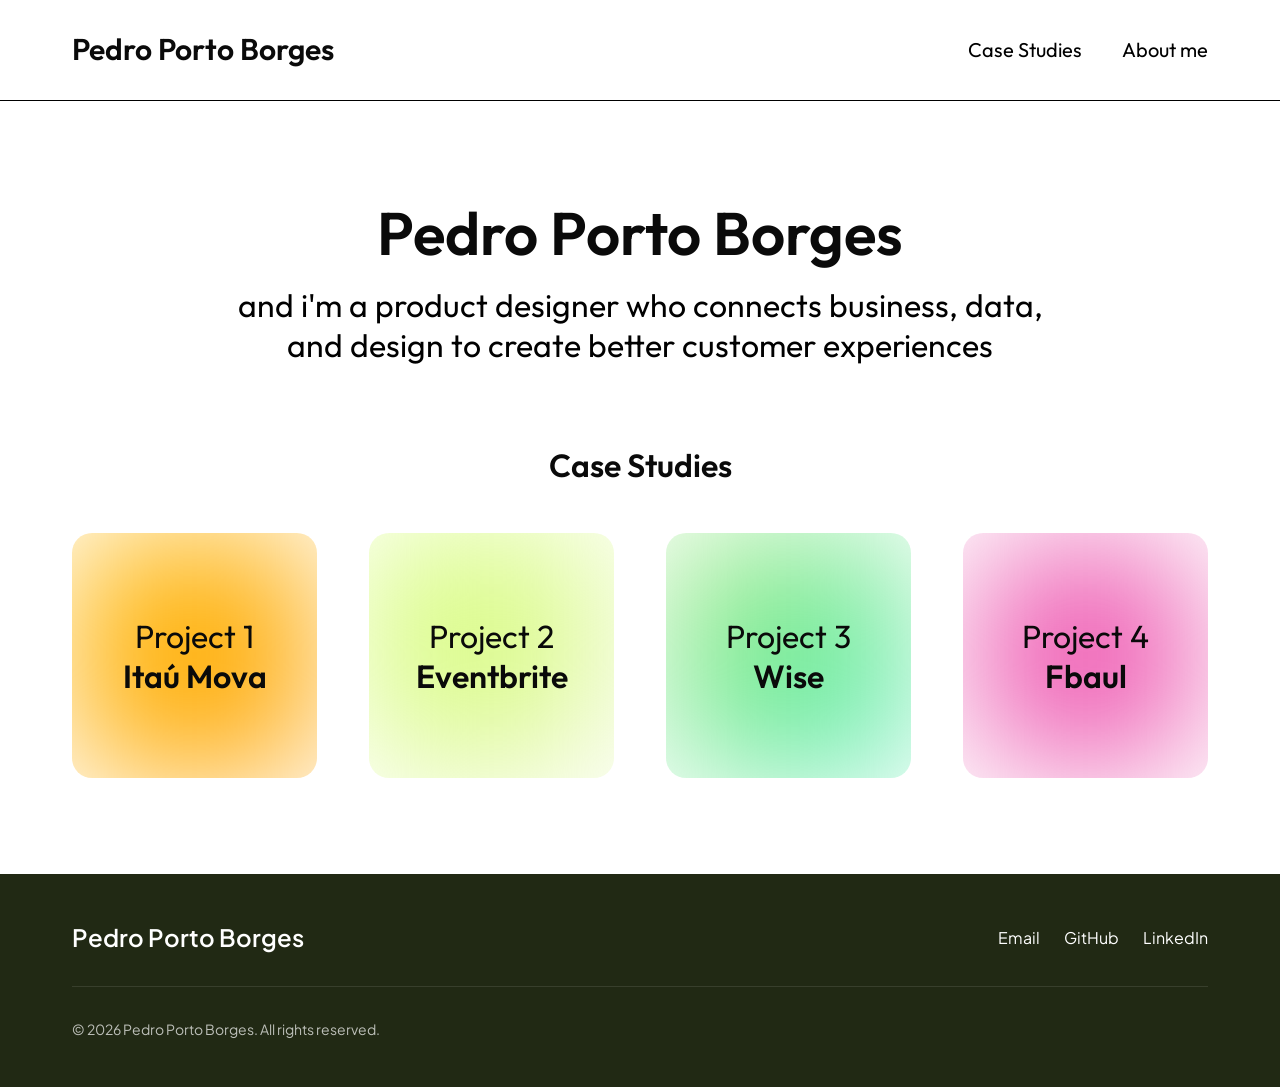
==== commit abc8e189: "Refactor website structure and update navigation for improved accessibility and responsiveness - Rep" ====
--- a/index.html
+++ b/index.html
@@ -1,4 +1,4 @@
-﻿<!DOCTYPE html>
+<!DOCTYPE html>
 <html lang="en">
 
 <head>
@@ -14,151 +14,94 @@
     
 
 
-
-<body>
-    <header class="navbar">
-    <div class="container">
-        <div class="navbar-brand">
-            <a href="/index.html"><span class="logo">Pedro Porto</span></a>
-        </div>
-        <nav class="navbar-menu">
-    <ul>
-        <li><a href="/index.html">Home</a></li>
-        <li><a href="/portfolio.html">Portfolio</a></li>
-        <li><a href="/contact.html">Contact</a></li>
-    </ul>
-</nav>
-
-
+<body class="react-home-page">
+    <div class="react-page-shell">
+        
+<header class="react-portfolio-header">
+    <div class="react-container">
+        <nav class="react-portfolio-nav" aria-label="Primary navigation">
+            <a class="react-site-title" href="/index.html">Pedro Porto Borges</a>
+            <div class="react-portfolio-menu">
+                <a href="/portfolio.html">Case Studies</a>
+                <a href="/contact.html">About me</a>
+            </div>
+            <button class="react-mobile-menu-button" type="button" aria-label="Menu">
+                <span></span>
+                <span></span>
+                <span></span>
+            </button>
+        </nav>
     </div>
 </header>
-
-
-
-    <main>
-        <section class="hero section-fade">
-            <div class="container hero-grid">
-                <div class="hero-copy">
-                    <p class="eyebrow">Portfolio / Digital Design / Product Management </p>
-                    <h1>product designer who connects business, data, and design to create better customer experiences
-                    </h1>
-                    <p class="lead">I optimize digital journeys by combining strategic thinking, user research, and
-                        data-driven decisions. From SÃ£o Paulo to Lisbon, I've worked on products that balance user needs
-                        with business impact.
-                    </p>
-                    <div class="button-row">
-                        <a href="/portfolio.html" class="btn btn-primary">view selected work</a>
-                        <a href="/contact.html" class="btn btn-secondary">about me</a>
+        <main class="react-home-main">
+            <section class="react-home-hero" aria-labelledby="home-title">
+                <div class="react-container">
+                    <div class="react-home-hero-copy">
+                        <h1 id="home-title">Pedro Porto Borges</h1>
+                        <p>and i'm a product designer who connects business, data, and design to create better customer
+                            experiences</p>
                     </div>
                 </div>
-                <div class="hero-card" aria-label="Abstract portfolio preview">
-                    <div class="orbit orbit-one"></div>
-                    <div class="orbit orbit-two"></div>
-                    <div class="preview-panel">
-                        <span>Selected Work</span>
-                        <strong>04</strong>
-                    </div>
-                    <div class="preview-stack">
-                        <span></span>
-                        <span></span>
-                        <span></span>
+            </section>
+
+            <section id="case-studies" class="react-home-cases" aria-labelledby="case-studies-title">
+                <div class="react-container">
+                    <h2 id="case-studies-title">Case Studies</h2>
+                    <div class="react-home-project-grid">
+                        <a class="react-home-project-card" href="/project-1.html">
+                            <span class="react-home-project-visual react-gradient-itau"></span>
+                            <span class="react-home-project-title">
+                                <span>Project 1</span>
+                                <strong>Ita&uacute; Mova</strong>
+                            </span>
+                        </a>
+
+                        <a class="react-home-project-card" href="/project-2.html">
+                            <span class="react-home-project-visual react-gradient-eventbrite"></span>
+                            <span class="react-home-project-title">
+                                <span>Project 2</span>
+                                <strong>Eventbrite</strong>
+                            </span>
+                        </a>
+
+                        <a class="react-home-project-card" href="/project-3.html">
+                            <span class="react-home-project-visual react-gradient-wise"></span>
+                            <span class="react-home-project-title">
+                                <span>Project 3</span>
+                                <strong>Wise</strong>
+                            </span>
+                        </a>
+
+                        <a class="react-home-project-card" href="/project-4.html">
+                            <span class="react-home-project-visual react-gradient-fbaul"></span>
+                            <span class="react-home-project-title">
+                                <span>Project 4</span>
+                                <strong>Fbaul</strong>
+                            </span>
+                        </a>
                     </div>
                 </div>
+            </section>
+        </main>
+
+        <footer class="react-footer">
+            <div class="react-container">
+                <div class="react-footer-main">
+                    <h2>Pedro Porto Borges</h2>
+                    <nav aria-label="Social links">
+                        <ul>
+                            <li><a href="mailto:pedro@example.com">Email</a></li>
+                            <li><a href="https://github.com/pedro-porto-borges/" target="_blank"
+                                    rel="noopener">GitHub</a></li>
+                            <li><a href="https://www.linkedin.com/in/pedro-porto-borges-789371208/" target="_blank"
+                                    rel="noopener">LinkedIn</a></li>
+                        </ul>
+                    </nav>
+                </div>
+                <p>&copy; 2026 Pedro Porto Borges. All rights reserved.</p>
             </div>
-        </section>
-
-        <section class="intro-section">
-            <div class="container split-section">
-                <div>
-                    <p class="eyebrow">Introduction</p>
-                    <h2>A generalist profile shaped by business, design and technology.</h2>
-                </div>
-                <div class="intro-copy">
-                    <p>I started from a business and financial background, working with product teams, commercial areas
-                        and operational journeys in fintech and banking environments. Over time, I became increasingly
-                        interested in how digital products are experienced by people. Not only how they perform as
-                        business assets.</p>
-                    <p>Today, my work sits at the intersection of Product Strategy, Digital Experience Design and
-                        Business Analysis. I use journey mapping, funnel analysis, research and stakeholder
-                        collaboration to identify friction points, improve decision-making and design experiences that
-                        are clearer, faster and more useful.</p>
-                </div>
-            </div>
-        </section>
-
-        <section class="featured-section">
-            <div class="container">
-                <div class="section-heading">
-                    <p class="eyebrow">Featured Projects</p>
-                    <h2>Recent work</h2>
-                </div>
-                <div class="project-grid">
-                    <article class="project-card">
-                        <a href="/project-1.html" class="project-cover" aria-label="Open Project One">
-                            <img src="/assets/images/projects/mova-hero@1x.jpg" srcset="/assets/images/projects/mova-hero@1x.jpg 1x, /assets/images/projects/mova-hero@2x.jpg 2x" width="1200" height="750" alt="Placeholder image for the MOVA assisted sales journey case study" loading="lazy" decoding="async">
-                        </a>
-                        <div class="project-card-body">
-                            <p class="project-meta">Product Strategy / 2024</p>
-                            <h3><a href="/project-1.html">MOVA â€” Assisted Sales Journey Optimization</a></h3>
-                            <p>The project focused on simplifying a installment financing flow while balancing
-                                operational efficiency, customer clarity and business compliance.</p>
-                        </div>
-                    </article>
-                    <article class="project-card">
-                        <a href="/project-2.html" class="project-cover" aria-label="Open Project Two">
-                            <img src="/assets/images/projects/eventbrite-wallet-hero@1x.jpg" srcset="/assets/images/projects/eventbrite-wallet-hero@1x.jpg 1x, /assets/images/projects/eventbrite-wallet-hero@2x.jpg 2x" width="1200" height="750" alt="Placeholder image for the Eventbrite Wallet case study" loading="lazy" decoding="async">
-                        </a>
-                        <div class="project-card-body">
-                            <p class="project-meta">Service Design / 2026</p>
-                            <h3><a href="/project-2.html">Eventbrite Wallet â€” Reducing Queues and Unlocking In-Event
-                                    Revenue</a></h3>
-                            <p>A digital wallet concept inside the Eventbrite app that allows attendees to buy food,
-                                drinks and event services before or during an event, then redeem them quickly through a
-                                QR-based flow.</p>
-                        </div>
-                    </article>
-                </div>
-                <div class="section-action">
-                    <a href="/portfolio.html" class="text-link">See all projects</a>
-                </div>
-            </div>
-        </section>
-    </main>
-
-    <footer class="footer">
-    <div class="container">
-        <div class="footer-content">
-            <div class="footer-section">
-                <p class="footer-kicker">Available for thoughtful digital work</p>
-                <h2>Let's build something clear, useful, and well made.</h2>
-            </div>
-            <div class="footer-section">
-                <h3>Pages</h3>
-                <ul class="footer-links">
-                    <li><a href="/index.html">Home</a></li>
-                    <li><a href="/portfolio.html">Portfolio</a></li>
-                    <li><a href="/contact.html">Contact</a></li>
-                </ul>
-            </div>
-            <div class="footer-section">
-                <h3>Social</h3>
-                <ul class="footer-links">
-                    <li><a href="https://github.com/pedro-porto-borges/" target="_blank" rel="noopener">GitHub</a></li>
-                    <li><a href="https://www.linkedin.com/in/pedro-porto-borges-789371208/" target="_blank"
-                            rel="noopener">LinkedIn</a></li>
-                    <li><a href="https://instagram.com/analog.pp/" target="_blank" rel="noopener">Instagram</a></li>
-                </ul>
-            </div>
-        </div>
-        <div class="footer-bottom">
-            <p>&copy; 2026 Pedro Porto Borges.</p>
-        </div>
+        </footer>
     </div>
-</footer>
-
-
 </body>
 
-</html>
-
-
+</html>
--- a/assets/css/estilo.min.css
+++ b/assets/css/estilo.min.css
@@ -1,3 +1,5 @@
+@import url("https://fonts.googleapis.com/css2?family=Outfit:wght@400;600&family=Plus+Jakarta+Sans:wght@400;600;700&display=swap");
+
 * {
     -webkit-box-sizing: border-box;
     box-sizing: border-box;
@@ -1134,7 +1136,7 @@
 }
 
 .case-image-grid-two {
-    -ms-grid-columns: (minmax(0, 1fr))[2];
+    -ms-grid-columns: 1fr 1fr;
     grid-template-columns: repeat(2, minmax(0, 1fr))
 }
 
@@ -1984,24 +1986,24 @@
     .project-body-section,
     .project-media-section,
     .work-list-section {
-        padding: 46px 0
+        padding: 46px 0;
     }
 
     .personal-feature {
         -ms-grid-columns: 1fr;
-        grid-template-columns: 1fr
+        grid-template-columns: 1fr;
     }
 
     .personal-gallery {
-        -ms-grid-columns: (minmax(0, 1fr))[2];
-        grid-template-columns: repeat(2, minmax(0, 1fr))
+        -ms-grid-columns: minmax(0, 1fr) 14px minmax(0, 1fr);
+        grid-template-columns: repeat(2, minmax(0, 1fr));
     }
 
     .personal-feature {
         -webkit-box-align: start;
         -ms-flex-align: start;
         align-items: start;
-        padding-top: 42px
+        padding-top: 42px;
     }
 
     .personal-gallery {
@@ -2336,9 +2338,1930 @@
 
 /* Reduced motion support */
 @media (prefers-reduced-motion: reduce) {
+
     .young-shell,
     .young-sidebar,
     .young-case .sidebar-toggle {
         transition: none;
     }
 }
+
+/* === EVENTBRITE CASE STUDY === */
+.eventbrite-case {
+  --eb-bg: #111111;
+  --eb-surface: #ffffff;
+  --eb-soft: #f6f6f6;
+  --eb-text: #171717;
+  --eb-muted: #737373;
+  --eb-border: #eeeeee;
+  --eb-accent: #f05537;
+  --eb-dark: #0a0a0a;
+  background: var(--eb-bg);
+  color: var(--eb-text);
+  padding: clamp(2rem, 5vw, 5rem) 1.5rem;
+}
+
+.eventbrite-case .eventbrite-case-study {
+  width: min(1120px, 100%);
+  margin: 0 auto;
+  display: grid;
+  gap: clamp(3rem, 7vw, 6rem);
+}
+
+.eventbrite-case .eventbrite-hero {
+  display: grid;
+  gap: clamp(1.5rem, 4vw, 3rem);
+}
+
+.eventbrite-case .eventbrite-hero-copy {
+  display: grid;
+  gap: 1rem;
+  max-width: 860px;
+}
+
+.eventbrite-case .back-link {
+  color: rgba(255, 255, 255, 0.72);
+  width: fit-content;
+}
+
+.eventbrite-case .back-link:hover {
+  color: var(--eb-accent);
+}
+
+.eventbrite-case .eventbrite-section-label,
+.eventbrite-case .eventbrite-meta-grid span {
+  color: var(--eb-accent);
+  font-size: 0.78rem;
+  font-weight: 800;
+  letter-spacing: 0.12em;
+  line-height: 1.4;
+  text-transform: uppercase;
+}
+
+.eventbrite-case h1,
+.eventbrite-case h2 {
+  color: #ffffff;
+  letter-spacing: -0.04em;
+}
+
+.eventbrite-case h1 {
+  font-size: clamp(3rem, 9vw, 7.5rem);
+  line-height: 0.95;
+  max-width: 980px;
+}
+
+.eventbrite-case h2 {
+  font-size: clamp(2rem, 5vw, 4.5rem);
+  line-height: 1;
+  max-width: 920px;
+}
+
+.eventbrite-case .eventbrite-hero-copy p:not(.eventbrite-section-label),
+.eventbrite-case .eventbrite-section-heading p:not(.eventbrite-section-label) {
+  color: rgba(255, 255, 255, 0.72);
+  font-size: clamp(1rem, 1.6vw, 1.2rem);
+  line-height: 1.62;
+  max-width: 72ch;
+}
+
+.eventbrite-case .eventbrite-meta-grid {
+  display: grid;
+  grid-template-columns: repeat(4, minmax(0, 1fr));
+  gap: 1rem;
+}
+
+.eventbrite-case .eventbrite-meta-grid div {
+  min-height: 150px;
+  display: grid;
+  align-content: space-between;
+  gap: 1rem;
+  padding: 1.35rem;
+  border: 1px solid rgba(255, 255, 255, 0.14);
+  border-radius: 24px;
+  background: rgba(255, 255, 255, 0.05);
+}
+
+.eventbrite-case .eventbrite-meta-grid strong {
+  color: #ffffff;
+  font-size: 1rem;
+  line-height: 1.3;
+}
+
+.eventbrite-case .eventbrite-story-section {
+  display: grid;
+  gap: clamp(1.5rem, 4vw, 2.5rem);
+}
+
+.eventbrite-case .eventbrite-section-heading {
+  display: grid;
+  gap: 1rem;
+}
+
+.eventbrite-case .eventbrite-slide-frame {
+  width: 100%;
+  margin: 0;
+  overflow: visible;
+  border-radius: 24px;
+  background: var(--eb-surface);
+  border: 1px solid var(--eb-border);
+}
+
+.eventbrite-case .eventbrite-slide-image {
+  display: block;
+  width: 100%;
+  height: auto;
+  max-width: 100%;
+  object-fit: contain;
+  border-radius: 24px 24px 0 0;
+}
+
+.eventbrite-case .eventbrite-slide-frame figcaption {
+  padding: 14px 18px 16px;
+  color: var(--eb-muted);
+  font-size: 0.92rem;
+  line-height: 1.45;
+  border-top: 1px solid var(--eb-border);
+}
+
+@media (max-width: 900px) {
+  .eventbrite-case .eventbrite-meta-grid {
+    grid-template-columns: repeat(2, minmax(0, 1fr));
+  }
+}
+
+@media (max-width: 768px) {
+  .eventbrite-case {
+    padding: 2rem 1rem;
+  }
+
+  .eventbrite-case .eventbrite-meta-grid {
+    grid-template-columns: 1fr;
+  }
+
+  .eventbrite-case .eventbrite-slide-frame {
+    border-radius: 18px;
+  }
+  
+  .eventbrite-case .eventbrite-slide-image {
+    border-radius: 18px 18px 0 0;
+  }
+  
+  .eventbrite-case .eventbrite-slide-frame figcaption {
+    font-size: 0.84rem;
+    padding: 12px 14px;
+  }
+}
+
+/* === EVENTBRITE SIDEBAR TOGGLE === */
+.eventbrite-case .eventbrite-shell {
+  position: relative;
+  width: min(1120px, 100%);
+  margin: 0 auto;
+}
+
+.eventbrite-case .eventbrite-case-study {
+  width: 100%;
+}
+
+.eventbrite-case .eventbrite-sidebar {
+  position: fixed;
+  top: 0;
+  left: 0;
+  z-index: 9998;
+  width: min(320px, 86vw);
+  height: 100vh;
+  display: flex;
+  flex-direction: column;
+  justify-content: space-between;
+  gap: 2rem;
+  padding: 6rem 1.5rem 1.5rem;
+  background: rgba(17, 17, 17, 0.96);
+  border-right: 1px solid rgba(255, 255, 255, 0.16);
+  box-shadow: 0 24px 60px rgba(0, 0, 0, 0.28);
+  transform: translateX(-105%);
+  transition: transform 300ms ease;
+}
+
+.eventbrite-case .eventbrite-shell.sidebar-open .eventbrite-sidebar {
+  transform: translateX(0);
+}
+
+.eventbrite-case .eventbrite-sidebar-brand {
+  display: grid;
+  gap: 0.4rem;
+}
+
+.eventbrite-case .eventbrite-sidebar-brand strong {
+  color: #ffffff;
+  font-size: 1.3rem;
+  line-height: 1.1;
+}
+
+.eventbrite-case .eventbrite-sidebar-nav {
+  display: grid;
+  gap: 0.85rem;
+}
+
+.eventbrite-case .eventbrite-sidebar-nav a {
+  color: rgba(255, 255, 255, 0.72);
+  font-weight: 700;
+  transition: color 200ms ease, transform 200ms ease;
+}
+
+.eventbrite-case .eventbrite-sidebar-nav a:hover,
+.eventbrite-case .eventbrite-sidebar-nav a:focus-visible {
+  color: var(--eb-accent);
+  transform: translateX(4px);
+}
+
+.eventbrite-case .eventbrite-sidebar-overlay {
+  position: fixed;
+  inset: 0;
+  z-index: 9997;
+  background: rgba(0, 0, 0, 0.48);
+  opacity: 0;
+  pointer-events: none;
+  transition: opacity 300ms ease;
+}
+
+.eventbrite-case .eventbrite-shell.sidebar-open .eventbrite-sidebar-overlay {
+  opacity: 1;
+  pointer-events: auto;
+}
+
+.eventbrite-case .eventbrite-sidebar-toggle.sidebar-toggle {
+  position: fixed;
+  top: 96px;
+  left: 24px;
+  z-index: 9999;
+  width: 44px;
+  height: 44px;
+  min-width: 44px;
+  min-height: 44px;
+  display: grid;
+  place-items: center;
+  padding: 0;
+  border: 1px solid rgba(255, 255, 255, 0.22);
+  border-radius: 14px;
+  background: rgba(17, 17, 17, 0.92);
+  color: #ffffff;
+  box-shadow: 0 10px 28px rgba(0, 0, 0, 0.24);
+  cursor: pointer;
+  transition: left 300ms ease, background 200ms ease, transform 200ms ease;
+}
+
+.eventbrite-case .eventbrite-shell.sidebar-open .eventbrite-sidebar-toggle.sidebar-toggle {
+  left: calc(min(320px, 86vw) - 22px);
+}
+
+.eventbrite-case .eventbrite-sidebar-toggle.sidebar-toggle:hover {
+  background: var(--eb-accent);
+  color: #ffffff;
+  transform: scale(1.04);
+}
+
+.eventbrite-case .eventbrite-sidebar-toggle.sidebar-toggle span {
+  width: auto;
+  height: auto;
+  display: block;
+  background: transparent;
+  border-radius: 0;
+  font-size: 1.55rem;
+  font-weight: 800;
+  line-height: 1;
+  transition: none;
+}
+
+.eventbrite-case .eventbrite-sidebar-toggle.sidebar-toggle:hover span {
+  background: transparent;
+}
+
+.eventbrite-case .eventbrite-toggle-close {
+  display: none !important;
+}
+
+.eventbrite-case .eventbrite-shell.sidebar-open .eventbrite-toggle-open {
+  display: none !important;
+}
+
+.eventbrite-case .eventbrite-shell.sidebar-open .eventbrite-toggle-close {
+  display: block !important;
+}
+
+@media (max-width: 620px) {
+  .eventbrite-case .eventbrite-sidebar-toggle.sidebar-toggle {
+    top: 92px;
+    width: 40px;
+    height: 40px;
+    min-width: 40px;
+    min-height: 40px;
+  }
+
+  .eventbrite-case .eventbrite-sidebar {
+    padding-top: 5.5rem;
+  }
+}
+
+@media (prefers-reduced-motion: reduce) {
+  .eventbrite-case .eventbrite-sidebar,
+  .eventbrite-case .eventbrite-sidebar-overlay,
+  .eventbrite-case .eventbrite-sidebar-toggle.sidebar-toggle {
+    transition: none;
+  }
+}
+
+/* === ITAU + MOVA CASE STUDY === */
+.mova-case {
+  --mova-bg: #faf8f4;
+  --mova-surface: #ffffff;
+  --mova-surface-soft: #fff1df;
+  --mova-text: #171717;
+  --mova-muted: #6f6258;
+  --mova-border: rgba(23, 23, 23, 0.12);
+  --mova-orange: #ff6b00;
+  --mova-orange-soft: #f3a23a;
+  --mova-yellow: #ffc400;
+  --mova-dark: #3a3a3a;
+  background: var(--mova-bg);
+  color: var(--mova-text);
+  padding: clamp(2rem, 5vw, 5rem) 1.5rem;
+}
+
+.mova-case .mova-shell {
+  position: relative;
+  width: min(1280px, 100%);
+  margin: 0 auto;
+  transition: padding-left 300ms ease;
+}
+
+.mova-case .mova-shell.sidebar-open {
+  padding-left: min(300px, 24vw);
+}
+
+.mova-case .mova-case-study {
+  width: min(1120px, 100%);
+  margin: 0 auto;
+  display: grid;
+  gap: clamp(3rem, 7vw, 6rem);
+}
+
+.mova-case .mova-hero,
+.mova-case .mova-story-section {
+  display: grid;
+  gap: clamp(1.5rem, 4vw, 2.5rem);
+}
+
+.mova-case .mova-hero-copy,
+.mova-case .mova-section-heading {
+  display: grid;
+  gap: 1rem;
+  max-width: 900px;
+}
+
+.mova-case .back-link {
+  color: var(--mova-orange);
+  width: fit-content;
+}
+
+.mova-case .back-link:hover {
+  color: var(--mova-dark);
+}
+
+.mova-case .mova-section-label,
+.mova-case .mova-meta-grid span,
+.mova-case .mova-insight-card span {
+  color: var(--mova-orange);
+  font-size: 0.78rem;
+  font-weight: 800;
+  letter-spacing: 0.12em;
+  line-height: 1.4;
+  text-transform: uppercase;
+}
+
+.mova-case h1,
+.mova-case h2,
+.mova-case h3 {
+  color: var(--mova-text);
+  letter-spacing: 0;
+}
+
+.mova-case h1 {
+  font-size: clamp(3rem, 8vw, 7rem);
+  line-height: 0.96;
+  max-width: 1000px;
+}
+
+.mova-case h2 {
+  font-size: clamp(2rem, 5vw, 4.35rem);
+  line-height: 1;
+  max-width: 980px;
+}
+
+.mova-case h3 {
+  font-size: 1.1rem;
+  line-height: 1.25;
+}
+
+.mova-case .mova-hero-copy p:not(.mova-section-label),
+.mova-case .mova-section-heading p:not(.mova-section-label) {
+  color: var(--mova-muted);
+  font-size: clamp(1rem, 1.6vw, 1.2rem);
+  line-height: 1.62;
+  max-width: 72ch;
+}
+
+.mova-case .mova-tag-list {
+  display: flex;
+  flex-wrap: wrap;
+  gap: 0.6rem;
+  list-style: none;
+  max-width: 900px;
+}
+
+.mova-case .mova-tag-list li {
+  padding: 0.55rem 0.75rem;
+  border: 1px solid rgba(255, 107, 0, 0.24);
+  border-radius: 8px;
+  background: rgba(255, 107, 0, 0.08);
+  color: var(--mova-dark);
+  font-size: 0.86rem;
+  font-weight: 700;
+  line-height: 1.2;
+}
+
+.mova-case .mova-meta-grid,
+.mova-case .mova-results-grid {
+  display: grid;
+  grid-template-columns: repeat(4, minmax(0, 1fr));
+  gap: 1rem;
+}
+
+.mova-case .mova-meta-grid div,
+.mova-case .mova-results-grid div {
+  min-height: 150px;
+  display: grid;
+  align-content: space-between;
+  gap: 1rem;
+  padding: 1.35rem;
+  border: 1px solid var(--mova-border);
+  border-radius: 8px;
+  background: var(--mova-surface);
+  box-shadow: 0 18px 42px rgba(58, 58, 58, 0.06);
+}
+
+.mova-case .mova-meta-grid strong {
+  color: var(--mova-text);
+  font-size: 1rem;
+  line-height: 1.3;
+}
+
+.mova-case .mova-results-grid strong {
+  color: var(--mova-orange);
+  font-size: clamp(2.4rem, 5vw, 4rem);
+  line-height: 0.95;
+}
+
+.mova-case .mova-results-grid span {
+  color: var(--mova-muted);
+  font-size: 0.98rem;
+  font-weight: 700;
+  line-height: 1.35;
+}
+
+.mova-case .mova-slide-frame {
+  width: 100%;
+  margin: 0;
+  overflow: visible;
+  border-radius: 24px;
+  background: var(--mova-surface);
+  border: 1px solid var(--mova-border);
+}
+
+.mova-case .mova-slide-image {
+  display: block;
+  width: 100%;
+  height: auto;
+  max-width: 100%;
+  object-fit: contain;
+  border-radius: 24px 24px 0 0;
+}
+
+.mova-case .mova-slide-frame figcaption {
+  padding: 14px 18px 16px;
+  color: var(--mova-muted);
+  font-size: 0.92rem;
+  line-height: 1.45;
+  border-top: 1px solid var(--mova-border);
+}
+
+.mova-case .mova-hmw {
+  max-width: 920px;
+  padding: clamp(1.5rem, 4vw, 2.5rem);
+  border-left: 6px solid var(--mova-yellow);
+  border-radius: 8px;
+  background: var(--mova-dark);
+  color: #ffffff;
+  font-size: clamp(1.35rem, 3vw, 2.3rem);
+  font-weight: 800;
+  line-height: 1.18;
+}
+
+.mova-case .mova-card-grid {
+  display: grid;
+  grid-template-columns: repeat(3, minmax(0, 1fr));
+  gap: 1rem;
+}
+
+.mova-case .mova-insight-card {
+  display: grid;
+  align-content: start;
+  gap: 0.8rem;
+  min-height: 240px;
+  padding: 1.35rem;
+  border: 1px solid var(--mova-border);
+  border-radius: 8px;
+  background: var(--mova-surface);
+  box-shadow: 0 18px 42px rgba(58, 58, 58, 0.06);
+}
+
+.mova-case .mova-insight-card p {
+  color: var(--mova-muted);
+  line-height: 1.55;
+}
+
+.mova-case .mova-method-list,
+.mova-case .mova-flow-list {
+  display: flex;
+  flex-wrap: wrap;
+  gap: 0.8rem;
+  max-width: 980px;
+}
+
+.mova-case .mova-method-list div,
+.mova-case .mova-flow-list span {
+  padding: 0.85rem 1rem;
+  border: 1px solid var(--mova-border);
+  border-radius: 8px;
+  background: var(--mova-surface-soft);
+  color: var(--mova-dark);
+  font-weight: 800;
+  line-height: 1.25;
+}
+
+.mova-case .mova-flow-list span {
+  background: var(--mova-surface);
+}
+
+.mova-case .mova-flow-list span:before {
+  content: "";
+  display: inline-block;
+  width: 0.55rem;
+  height: 0.55rem;
+  margin-right: 0.55rem;
+  border-radius: 50%;
+  background: var(--mova-orange);
+  vertical-align: 0.08em;
+}
+
+.mova-case .mova-sidebar {
+  position: fixed;
+  top: 0;
+  left: 0;
+  z-index: 9998;
+  width: min(320px, 86vw);
+  height: 100vh;
+  display: flex;
+  flex-direction: column;
+  justify-content: space-between;
+  gap: 2rem;
+  padding: 6rem 1.5rem 1.5rem;
+  background: rgba(58, 58, 58, 0.97);
+  border-right: 1px solid rgba(255, 255, 255, 0.16);
+  box-shadow: 0 24px 60px rgba(58, 58, 58, 0.28);
+  transform: translateX(-105%);
+  transition: transform 300ms ease;
+}
+
+.mova-case .mova-shell.sidebar-open .mova-sidebar {
+  transform: translateX(0);
+}
+
+.mova-case .mova-sidebar-brand {
+  display: grid;
+  gap: 0.4rem;
+}
+
+.mova-case .mova-sidebar-brand strong {
+  color: #ffffff;
+  font-size: 1.3rem;
+  line-height: 1.1;
+}
+
+.mova-case .mova-sidebar-nav {
+  display: grid;
+  gap: 0.85rem;
+}
+
+.mova-case .mova-sidebar-nav a {
+  color: rgba(255, 255, 255, 0.76);
+  font-weight: 700;
+  transition: color 200ms ease, transform 200ms ease;
+}
+
+.mova-case .mova-sidebar-nav a:hover,
+.mova-case .mova-sidebar-nav a:focus-visible {
+  color: var(--mova-yellow);
+  transform: translateX(4px);
+}
+
+.mova-case .mova-sidebar-overlay {
+  position: fixed;
+  inset: 0;
+  z-index: 9997;
+  background: rgba(23, 23, 23, 0.42);
+  opacity: 0;
+  pointer-events: none;
+  transition: opacity 300ms ease;
+}
+
+.mova-case .mova-shell.sidebar-open .mova-sidebar-overlay {
+  opacity: 1;
+  pointer-events: auto;
+}
+
+.mova-case .mova-sidebar-toggle.sidebar-toggle {
+  position: fixed;
+  top: 96px;
+  left: 24px;
+  z-index: 9999;
+  width: 44px;
+  height: 44px;
+  min-width: 44px;
+  min-height: 44px;
+  display: grid;
+  place-items: center;
+  padding: 0;
+  border: 1px solid rgba(23, 23, 23, 0.14);
+  border-radius: 14px;
+  background: rgba(255, 255, 255, 0.92);
+  color: var(--mova-dark);
+  box-shadow: 0 10px 28px rgba(58, 58, 58, 0.18);
+  cursor: pointer;
+  transition: left 300ms ease, background 200ms ease, color 200ms ease, transform 200ms ease;
+}
+
+.mova-case .mova-shell.sidebar-open .mova-sidebar-toggle.sidebar-toggle {
+  left: calc(min(320px, 86vw) - 22px);
+}
+
+.mova-case .mova-sidebar-toggle.sidebar-toggle:hover {
+  background: var(--mova-orange);
+  color: #ffffff;
+  transform: scale(1.04);
+}
+
+.mova-case .mova-sidebar-toggle.sidebar-toggle span {
+  width: auto;
+  height: auto;
+  display: block;
+  background: transparent;
+  border-radius: 0;
+  font-size: 1.55rem;
+  font-weight: 800;
+  line-height: 1;
+  transition: none;
+}
+
+.mova-case .mova-sidebar-toggle.sidebar-toggle:hover span {
+  background: transparent;
+}
+
+.mova-case .mova-toggle-close {
+  display: none !important;
+}
+
+.mova-case .mova-shell.sidebar-open .mova-toggle-open {
+  display: none !important;
+}
+
+.mova-case .mova-shell.sidebar-open .mova-toggle-close {
+  display: block !important;
+}
+
+@media (max-width: 1080px) {
+  .mova-case .mova-shell.sidebar-open {
+    padding-left: 0;
+  }
+}
+
+@media (max-width: 900px) {
+  .mova-case .mova-meta-grid,
+  .mova-case .mova-results-grid,
+  .mova-case .mova-card-grid {
+    grid-template-columns: repeat(2, minmax(0, 1fr));
+  }
+}
+
+@media (max-width: 768px) {
+  .mova-case {
+    padding: 2rem 1rem;
+  }
+
+  .mova-case .mova-meta-grid,
+  .mova-case .mova-results-grid,
+  .mova-case .mova-card-grid {
+    grid-template-columns: 1fr;
+  }
+
+  .mova-case .mova-slide-frame {
+    border-radius: 18px;
+  }
+
+  .mova-case .mova-slide-image {
+    border-radius: 18px 18px 0 0;
+  }
+
+  .mova-case .mova-slide-frame figcaption {
+    font-size: 0.84rem;
+    padding: 12px 14px;
+  }
+}
+
+@media (max-width: 620px) {
+  .mova-case .mova-sidebar-toggle.sidebar-toggle {
+    top: 92px;
+    width: 40px;
+    height: 40px;
+    min-width: 40px;
+    min-height: 40px;
+  }
+
+  .mova-case .mova-sidebar {
+    padding-top: 5.5rem;
+  }
+}
+
+@media (prefers-reduced-motion: reduce) {
+  .mova-case .mova-shell,
+  .mova-case .mova-sidebar,
+  .mova-case .mova-sidebar-overlay,
+  .mova-case .mova-sidebar-toggle.sidebar-toggle {
+    transition: none;
+  }
+}
+
+
+
+/* About page */
+.about-page {
+    background: #ffffff;
+    color: #000000;
+    font-family: "Plus Jakarta Sans", sans-serif;
+}
+
+.about-page h1,
+.about-page h2,
+.about-page h3,
+.about-page .navbar-brand a,
+.about-page .navbar-menu a {
+    font-family: "Outfit", sans-serif;
+}
+
+.page-wrapper {
+    margin: 0 auto;
+    max-width: 1200px;
+}
+
+.about-main {
+    padding: 32px 24px 0;
+}
+
+.about-page .hero {
+    padding: 0;
+}
+
+.about-hero {
+    align-items: stretch;
+    display: grid;
+    gap: 32px;
+    grid-template-columns: 1fr 1fr;
+}
+
+.hero-carousel {
+    align-self: stretch;
+    min-height: 100%;
+}
+
+.carousel {
+    border-radius: 16px;
+    height: 100%;
+    min-height: 406px;
+    overflow: hidden;
+    position: relative;
+}
+
+.carousel-track {
+    inset: 0;
+    position: absolute;
+}
+
+.carousel-slide {
+    height: 100%;
+    inset: 0;
+    opacity: 0;
+    position: absolute;
+    transition: opacity 200ms ease;
+}
+
+.carousel-slide.active {
+    opacity: 1;
+    z-index: 1;
+}
+
+.carousel-slide img {
+    display: block;
+    height: 100%;
+    object-fit: cover;
+    width: 100%;
+}
+
+.carousel-prev,
+.carousel-next {
+    align-items: center;
+    background: rgba(255, 255, 255, 0.9);
+    border: 1px solid #000000;
+    border-radius: 50%;
+    color: #000000;
+    cursor: pointer;
+    display: flex;
+    font-size: 32px;
+    height: 48px;
+    justify-content: center;
+    line-height: 1;
+    opacity: 0;
+    position: absolute;
+    top: 50%;
+    transform: translateY(-50%);
+    transition: background 200ms ease, opacity 200ms ease;
+    width: 48px;
+    z-index: 2;
+}
+
+.carousel:hover .carousel-prev,
+.carousel:hover .carousel-next,
+.carousel-prev:focus-visible,
+.carousel-next:focus-visible {
+    opacity: 1;
+}
+
+.carousel-prev:hover,
+.carousel-next:hover {
+    background: #ffffff;
+}
+
+.carousel-prev {
+    left: 16px;
+}
+
+.carousel-next {
+    right: 16px;
+}
+
+.carousel-indicators {
+    bottom: 16px;
+    display: flex;
+    gap: 8px;
+    left: 50%;
+    position: absolute;
+    transform: translateX(-50%);
+    z-index: 2;
+}
+
+.indicator {
+    background: rgba(255, 255, 255, 0.64);
+    border-radius: 999px;
+    display: block;
+    height: 8px;
+    transition: background 200ms ease, width 200ms ease;
+    width: 8px;
+}
+
+.indicator.active {
+    background: #ffffff;
+    width: 24px;
+}
+
+.hero-side {
+    display: flex;
+    flex-direction: column;
+    gap: 16px;
+}
+
+.bio-card,
+.social-links a,
+.experiences-card,
+.education-card {
+    background: #fdfdfd;
+    border: 1px solid #000000;
+    border-radius: 16px;
+}
+
+.bio-card {
+    padding: 24px;
+}
+
+.bio-card h1 {
+    color: #000000;
+    font-size: 32px;
+    font-weight: 600;
+    line-height: 1.25;
+    margin-bottom: 16px;
+}
+
+.bio-copy {
+    display: grid;
+    gap: 16px;
+}
+
+.bio-copy p,
+.timeline-item p {
+    color: #000000;
+    font-size: 16px;
+    line-height: 1.6;
+    max-width: none;
+}
+
+.bio-copy strong,
+.timeline-item strong {
+    color: #000000;
+    font-weight: 700;
+}
+
+.social-links {
+    display: grid;
+    gap: 16px;
+    grid-template-columns: repeat(4, minmax(0, 1fr));
+}
+
+.social-links a {
+    align-items: center;
+    display: flex;
+    flex-direction: column;
+    gap: 8px;
+    justify-content: center;
+    min-height: 104px;
+    padding: 16px 8px;
+    transition: background 200ms ease, transform 200ms ease;
+}
+
+.social-links a:hover {
+    background: #f5f5f5;
+    transform: translateY(-2px);
+}
+
+.social-icon {
+    align-items: center;
+    color: #000000;
+    display: flex;
+    font-family: "Outfit", sans-serif;
+    font-size: 16px;
+    font-weight: 700;
+    height: 24px;
+    justify-content: center;
+    line-height: 1;
+}
+
+.social-links span:last-child {
+    color: #000000;
+    font-size: 14px;
+    font-weight: 600;
+    line-height: 1.4;
+}
+
+.scroll-indicator {
+    display: flex;
+    justify-content: center;
+    padding: 32px 0 24px;
+}
+
+.scroll-indicator a {
+    align-items: center;
+    color: rgba(0, 0, 0, 0.64);
+    display: flex;
+    flex-direction: column;
+    font-size: 14px;
+    font-weight: 500;
+    gap: 8px;
+    transition: color 200ms ease;
+}
+
+.scroll-indicator a:hover {
+    color: #000000;
+}
+
+.scroll-indicator span:last-child {
+    animation: aboutBounce 1200ms ease-in-out infinite;
+    font-size: 24px;
+    line-height: 1;
+}
+
+.experience-education {
+    display: grid;
+    gap: 32px;
+    grid-template-columns: 1fr 1fr;
+}
+
+.experiences-card,
+.education-card {
+    padding: 32px;
+}
+
+.experiences-card h2,
+.education-card h2 {
+    color: #000000;
+    font-size: 32px;
+    font-weight: 600;
+    line-height: 1.25;
+    margin-bottom: 24px;
+}
+
+.timeline-list {
+    display: grid;
+    gap: 16px;
+}
+
+.timeline-item {
+    border-bottom: 1px solid #eeeeee;
+    display: grid;
+    gap: 16px;
+    grid-template-columns: minmax(0, 1fr) auto;
+    padding-bottom: 16px;
+}
+
+.timeline-item:last-child {
+    border-bottom: 0;
+    padding-bottom: 0;
+}
+
+.timeline-item h3 {
+    color: #000000;
+    font-size: 16px;
+    font-weight: 700;
+    line-height: 1.5;
+}
+
+.timeline-item div:last-child {
+    text-align: right;
+}
+
+.timeline-item strong {
+    display: block;
+    font-size: 16px;
+    line-height: 1.5;
+}
+
+.about-page .footer {
+    margin-top: 48px;
+}
+
+@keyframes aboutBounce {
+    0%,
+    100% {
+        transform: translateY(0);
+    }
+
+    50% {
+        transform: translateY(8px);
+    }
+}
+
+@media (max-width: 1024px) {
+    .about-hero,
+    .experience-education {
+        grid-template-columns: 1fr;
+    }
+
+    .hero-carousel {
+        order: 2;
+    }
+
+    .hero-side {
+        order: 1;
+    }
+
+    .carousel {
+        height: 400px;
+        min-height: 400px;
+    }
+}
+
+@media (max-width: 768px) {
+    .about-main {
+        padding: 24px 16px 0;
+    }
+
+    .about-hero,
+    .experience-education {
+        gap: 24px;
+    }
+
+    .carousel {
+        height: 320px;
+        min-height: 320px;
+    }
+
+    .bio-card,
+    .experiences-card,
+    .education-card {
+        padding: 24px;
+    }
+
+    .bio-card h1,
+    .experiences-card h2,
+    .education-card h2 {
+        font-size: 24px;
+    }
+
+    .social-links {
+        grid-template-columns: repeat(2, minmax(0, 1fr));
+    }
+
+    .timeline-item {
+        grid-template-columns: 1fr;
+    }
+
+    .timeline-item div:last-child {
+        text-align: left;
+    }
+}
+
+@media (max-width: 520px) {
+    .social-links {
+        grid-template-columns: 1fr;
+    }
+
+    .social-links a {
+        min-height: 72px;
+    }
+}
+
+/* React source ports: home and portfolio */
+.react-home-page,
+.react-portfolio-page {
+    background: #ffffff;
+    color: #0a0a0a;
+    font-family: "Plus Jakarta Sans", sans-serif;
+}
+
+.react-home-page *,
+.react-portfolio-page * {
+    letter-spacing: 0;
+}
+
+.react-home-page p,
+.react-portfolio-page p {
+    max-width: none;
+}
+
+.react-page-shell {
+    background: #ffffff;
+    display: flex;
+    flex-direction: column;
+    min-height: 100vh;
+}
+
+.react-container {
+    margin: 0 auto;
+    max-width: 1200px;
+    padding: 0 16px;
+    width: 100%;
+}
+
+.react-site-title,
+.react-home-hero h1,
+.react-home-hero p,
+.react-home-cases h2,
+.react-home-project-title,
+.react-portfolio-header,
+.react-portfolio-hero h1,
+.react-study-meta,
+.react-study-title,
+.react-study-link {
+    font-family: "Outfit", sans-serif;
+}
+
+.react-home-header,
+.react-portfolio-header {
+    background: #ffffff;
+    border-bottom: 1px solid rgba(0, 0, 0, 0.1);
+    width: 100%;
+}
+
+.react-home-nav,
+.react-portfolio-nav {
+    align-items: center;
+    display: flex;
+    justify-content: space-between;
+}
+
+.react-home-nav {
+    padding: 16px 0;
+}
+
+.react-portfolio-nav {
+    min-height: 100px;
+}
+
+.react-site-title {
+    color: #0a0a0a;
+    font-size: 20px;
+    font-weight: 600;
+    line-height: 1.25;
+}
+
+.react-home-menu,
+.react-footer ul {
+    align-items: center;
+    display: flex;
+    list-style: none;
+}
+
+.react-home-menu {
+    gap: 24px;
+}
+
+.react-home-menu a {
+    color: #0a0a0a;
+    font-size: 14px;
+    line-height: 1.5;
+    transition: opacity 200ms ease;
+}
+
+.react-home-menu a:hover,
+.react-portfolio-menu a:hover,
+.react-footer a:hover {
+    opacity: 0.7;
+}
+
+.react-home-main,
+.react-portfolio-main {
+    flex: 1;
+}
+
+.react-home-hero {
+    padding: 48px 0 32px;
+}
+
+.react-home-hero-copy {
+    margin: 0 auto;
+    max-width: 836px;
+    text-align: center;
+}
+
+.react-home-hero h1 {
+    color: #0a0a0a;
+    font-size: 30px;
+    font-weight: 600;
+    line-height: 1.2;
+    margin: 0 0 12px;
+    max-width: none;
+}
+
+.react-home-hero p {
+    color: #000000;
+    font-size: 18px;
+    line-height: 1.4;
+}
+
+.react-home-cases {
+    padding: 32px 0 48px;
+}
+
+.react-home-cases h2 {
+    color: #0a0a0a;
+    font-size: 24px;
+    font-weight: 600;
+    line-height: 1.25;
+    margin: 0 0 24px;
+    text-align: center;
+}
+
+.react-home-project-grid {
+    display: grid;
+    gap: 24px;
+    grid-template-columns: 1fr;
+}
+
+.react-home-project-card {
+    aspect-ratio: 1 / 1;
+    border-radius: 20px;
+    cursor: pointer;
+    display: grid;
+    overflow: hidden;
+    place-items: center;
+    position: relative;
+    transform-origin: center;
+    transition: transform 300ms ease;
+    width: 100%;
+}
+
+.react-home-project-card:hover {
+    transform: scale(1.05);
+}
+
+.react-home-project-visual {
+    filter: blur(71px);
+    inset: 0;
+    position: absolute;
+}
+
+.react-gradient-itau {
+    background: linear-gradient(132deg, rgb(255, 187, 0) 2.78%, rgb(255, 157, 0) 100.06%);
+}
+
+.react-gradient-eventbrite {
+    background: linear-gradient(132deg, rgb(205, 255, 86) 2.78%, rgb(233, 246, 194) 100.06%);
+}
+
+.react-gradient-wise {
+    background: linear-gradient(132deg, rgb(159, 232, 112) 2.78%, rgb(67, 236, 187) 100.06%);
+}
+
+.react-gradient-fbaul {
+    background: radial-gradient(circle at center, rgb(238, 29, 153), rgb(239, 56, 164), rgb(239, 82, 175), rgb(240, 136, 198), rgb(241, 189, 220), rgb(242, 242, 242));
+}
+
+.react-home-project-title {
+    color: #0a0a0a;
+    display: block;
+    font-size: 24px;
+    line-height: 1.2;
+    padding: 16px;
+    position: relative;
+    text-align: center;
+    z-index: 1;
+}
+
+.react-home-project-title span,
+.react-home-project-title strong {
+    display: block;
+}
+
+.react-home-project-title strong {
+    font-weight: 600;
+}
+
+.react-portfolio-header {
+    border-color: #000000;
+}
+
+.react-portfolio-page .react-container {
+    padding: 0 24px;
+}
+
+.react-portfolio-menu {
+    align-items: center;
+    display: none;
+    gap: 24px;
+    font-size: 18px;
+    line-height: 24px;
+}
+
+.react-portfolio-menu a {
+    color: #000000;
+    transition: opacity 200ms ease;
+}
+
+.react-mobile-menu-button {
+    align-items: center;
+    background: transparent;
+    border: 0;
+    color: #000000;
+    display: inline-flex;
+    flex-direction: column;
+    gap: 4px;
+    height: 36px;
+    justify-content: center;
+    padding: 6px;
+    width: 36px;
+}
+
+.react-mobile-menu-button span {
+    background: currentColor;
+    display: block;
+    height: 2px;
+    width: 24px;
+}
+
+.react-portfolio-main {
+    display: flex;
+    flex-direction: column;
+    gap: 32px;
+    padding: 32px 0;
+}
+
+.react-portfolio-hero-panel {
+    background-image: linear-gradient(130.418deg, rgb(219, 244, 255) 0.57767%, rgb(219, 223, 255) 100%);
+    border-radius: 20px;
+    padding: 32px 24px;
+}
+
+.react-portfolio-hero h1 {
+    color: #000000;
+    font-size: 32px;
+    font-weight: 600;
+    line-height: 1.2;
+    margin: 0 0 16px;
+}
+
+.react-portfolio-hero-copy {
+    display: grid;
+    gap: 12px;
+}
+
+.react-portfolio-hero-copy p {
+    color: #000000;
+    font-size: 18px;
+    line-height: 1.5;
+}
+
+.react-portfolio-hero-copy strong {
+    font-size: 20px;
+    font-weight: 700;
+}
+
+.react-portfolio-grid {
+    align-items: start;
+    display: grid;
+    gap: 24px;
+    grid-template-columns: 1fr;
+}
+
+.react-study-card {
+    background: #ffffff;
+    border: 1px solid #000000;
+    border-radius: 20px;
+    color: #000000;
+    display: flex;
+    flex-direction: column;
+    height: 100%;
+    overflow: hidden;
+}
+
+.react-study-image {
+    display: block;
+    flex-shrink: 0;
+    height: 280px;
+    overflow: hidden;
+    position: relative;
+    width: 100%;
+}
+
+.react-study-image img {
+    height: 100%;
+    object-fit: cover;
+    width: 100%;
+}
+
+.react-study-content {
+    display: flex;
+    flex: 1;
+    flex-direction: column;
+    padding: 20px 24px 24px;
+}
+
+.react-study-meta {
+    color: #000000;
+    font-size: 16px;
+    line-height: 24px;
+    margin-bottom: 12px;
+}
+
+.react-study-title {
+    color: #000000;
+    display: block;
+    font-size: 20px;
+    font-weight: 600;
+    line-height: 1.25;
+    margin-bottom: 12px;
+}
+
+.react-study-description {
+    color: #000000;
+    display: block;
+    flex: 1;
+    font-size: 13px;
+    line-height: 1.6;
+}
+
+.react-study-link {
+    align-items: center;
+    color: #000000;
+    display: inline-flex;
+    font-size: 14px;
+    gap: 8px;
+    line-height: 24px;
+    margin-top: 20px;
+    position: relative;
+    width: fit-content;
+}
+
+.react-study-link:after {
+    background: #000000;
+    bottom: 0;
+    content: "";
+    height: 1px;
+    left: 0;
+    position: absolute;
+    transition: width 300ms ease;
+    width: 0;
+}
+
+.react-study-link span {
+    opacity: 0.7;
+    transition: opacity 300ms ease, transform 300ms ease;
+}
+
+.react-study-card:hover .react-study-link:after {
+    width: calc(100% - 22px);
+}
+
+.react-study-card:hover .react-study-link span {
+    opacity: 1;
+    transform: translateX(4px);
+}
+
+.react-footer {
+    background: #212914;
+    color: #ffffff;
+    padding: 40px 0;
+    width: 100%;
+}
+
+.react-footer-main {
+    align-items: flex-start;
+    display: flex;
+    flex-direction: column;
+    gap: 24px;
+}
+
+.react-footer h2 {
+    color: #ffffff;
+    font-family: "Plus Jakarta Sans", sans-serif;
+    font-size: 20px;
+    font-weight: 600;
+    line-height: 1.33;
+    margin: 0;
+}
+
+.react-footer ul {
+    flex-wrap: wrap;
+    gap: 16px;
+}
+
+.react-footer a {
+    color: #ffffff;
+    font-size: 14px;
+    line-height: 1.5;
+    transition: opacity 200ms ease;
+}
+
+.react-footer p {
+    border-top: 1px solid rgba(255, 255, 255, 0.1);
+    color: rgba(255, 255, 255, 0.7);
+    font-size: 14px;
+    line-height: 20px;
+    margin-top: 24px;
+    padding-top: 24px;
+}
+
+.react-portfolio-page .react-footer {
+    padding: 0;
+}
+
+.react-portfolio-page .react-footer .react-container {
+    padding-bottom: 48px;
+    padding-top: 48px;
+}
+
+.react-portfolio-page .react-footer-main {
+    border-bottom: 1px solid rgba(255, 255, 255, 0.2);
+    padding-bottom: 32px;
+}
+
+.react-portfolio-page .react-footer p {
+    border-top: 0;
+    font-size: 12px;
+    line-height: 1.43;
+    margin-top: 0;
+    padding-top: 32px;
+}
+
+@media (min-width: 640px) {
+    .react-home-project-grid {
+        grid-template-columns: repeat(2, minmax(0, 1fr));
+    }
+}
+
+@media (min-width: 768px) {
+    .react-container {
+        padding: 0 24px;
+    }
+
+    .react-home-nav {
+        padding: 24px 0;
+    }
+
+    .react-site-title {
+        font-size: 24px;
+    }
+
+    .react-home-menu {
+        gap: 32px;
+    }
+
+    .react-home-menu a {
+        font-size: 16px;
+    }
+
+    .react-home-hero {
+        padding: 64px 0 32px;
+    }
+
+    .react-home-hero h1 {
+        font-size: 48px;
+        margin-bottom: 16px;
+    }
+
+    .react-home-hero p {
+        font-size: 24px;
+        line-height: 1.25;
+    }
+
+    .react-home-cases {
+        padding: 32px 0 64px;
+    }
+
+    .react-home-cases h2 {
+        font-size: 28px;
+        margin-bottom: 32px;
+    }
+
+    .react-home-project-grid {
+        gap: 32px;
+    }
+
+    .react-home-project-title {
+        font-size: 28px;
+        line-height: 1.4;
+    }
+
+    .react-portfolio-page .react-container {
+        padding: 0 32px;
+    }
+
+    .react-portfolio-menu {
+        display: flex;
+    }
+
+    .react-mobile-menu-button {
+        display: none;
+    }
+
+    .react-portfolio-main {
+        gap: 48px;
+        padding: 40px 0;
+    }
+
+    .react-portfolio-hero-panel {
+        padding: 40px 32px;
+    }
+
+    .react-portfolio-hero h1 {
+        font-size: 36px;
+    }
+
+    .react-portfolio-hero-copy p {
+        font-size: 20px;
+    }
+
+    .react-portfolio-hero-copy strong {
+        font-size: 22px;
+    }
+
+    .react-portfolio-grid {
+        gap: 24px;
+        grid-template-columns: repeat(2, minmax(0, 1fr));
+    }
+
+    .react-study-image {
+        height: 320px;
+    }
+
+    .react-study-content {
+        padding: 24px 28px 28px;
+    }
+
+    .react-study-meta {
+        font-size: 18px;
+        margin-bottom: 16px;
+    }
+
+    .react-study-title {
+        font-size: 24px;
+        margin-bottom: 16px;
+    }
+
+    .react-study-description {
+        font-size: 14px;
+    }
+
+    .react-study-link {
+        font-size: 15px;
+        margin-top: 24px;
+    }
+
+    .react-footer {
+        padding: 48px 0;
+    }
+
+    .react-footer-main {
+        align-items: center;
+        flex-direction: row;
+        justify-content: space-between;
+    }
+
+    .react-footer h2 {
+        font-size: 24px;
+    }
+
+    .react-footer ul {
+        gap: 24px;
+    }
+
+    .react-footer a {
+        font-size: 16px;
+    }
+
+    .react-footer p {
+        margin-top: 32px;
+        padding-top: 32px;
+    }
+
+    .react-portfolio-page .react-footer .react-container {
+        padding-bottom: 64px;
+        padding-top: 64px;
+    }
+}
+
+@media (min-width: 1024px) {
+    .react-container {
+        padding: 0 32px;
+    }
+
+    .react-site-title {
+        font-size: 30px;
+    }
+
+    .react-home-menu {
+        gap: 48px;
+    }
+
+    .react-home-hero {
+        padding: 96px 0 32px;
+    }
+
+    .react-home-hero h1 {
+        font-size: 60px;
+        line-height: 72px;
+    }
+
+    .react-home-hero p {
+        font-size: 32px;
+        line-height: 40px;
+    }
+
+    .react-home-cases {
+        padding: 48px 0 96px;
+    }
+
+    .react-home-cases h2 {
+        font-size: 32px;
+        line-height: 40px;
+        margin-bottom: 48px;
+    }
+
+    .react-home-project-grid {
+        gap: 52px;
+        grid-template-columns: repeat(4, minmax(0, 1fr));
+    }
+
+    .react-home-project-title {
+        font-size: 32px;
+        line-height: 40px;
+    }
+
+    .react-portfolio-page .react-container {
+        padding: 0 48px;
+    }
+
+    .react-portfolio-page .react-site-title {
+        font-size: 32px;
+        line-height: 40px;
+    }
+
+    .react-portfolio-menu {
+        gap: 40px;
+        font-size: 20px;
+    }
+
+    .react-portfolio-main {
+        gap: 64px;
+        padding: 48px 0;
+    }
+
+    .react-portfolio-hero-panel {
+        padding: 48px;
+    }
+
+    .react-portfolio-hero h1 {
+        font-size: 40px;
+    }
+
+    .react-portfolio-hero-copy p {
+        font-size: 24px;
+        max-width: 900px;
+    }
+
+    .react-portfolio-hero-copy strong {
+        font-size: 24px;
+    }
+
+    .react-portfolio-grid {
+        column-gap: 16px;
+        row-gap: 24px;
+    }
+
+    .react-study-image {
+        height: 400px;
+    }
+
+    .react-study-content {
+        padding: 24px 36px 32px;
+    }
+
+    .react-study-meta {
+        font-size: 20px;
+        margin-bottom: 18px;
+    }
+
+    .react-study-title {
+        font-size: 32px;
+    }
+
+    .react-study-description {
+        font-size: 16px;
+    }
+
+    .react-study-link {
+        font-size: 16px;
+    }
+}
+
+@media (max-width: 520px) {
+    .react-home-menu {
+        gap: 18px;
+    }
+
+    .react-home-menu a {
+        font-size: 13px;
+    }
+
+    .react-site-title {
+        font-size: 18px;
+    }
+
+    .react-portfolio-nav {
+        min-height: 82px;
+    }
+
+    .react-study-image {
+        height: 240px;
+    }
+}
+
+@media (prefers-reduced-motion: reduce) {
+    .react-home-project-card,
+    .react-home-menu a,
+    .react-portfolio-menu a,
+    .react-footer a,
+    .react-study-link:after,
+    .react-study-link span {
+        transition: none;
+    }
+
+    .react-home-project-card:hover {
+        transform: none;
+    }
+}
+
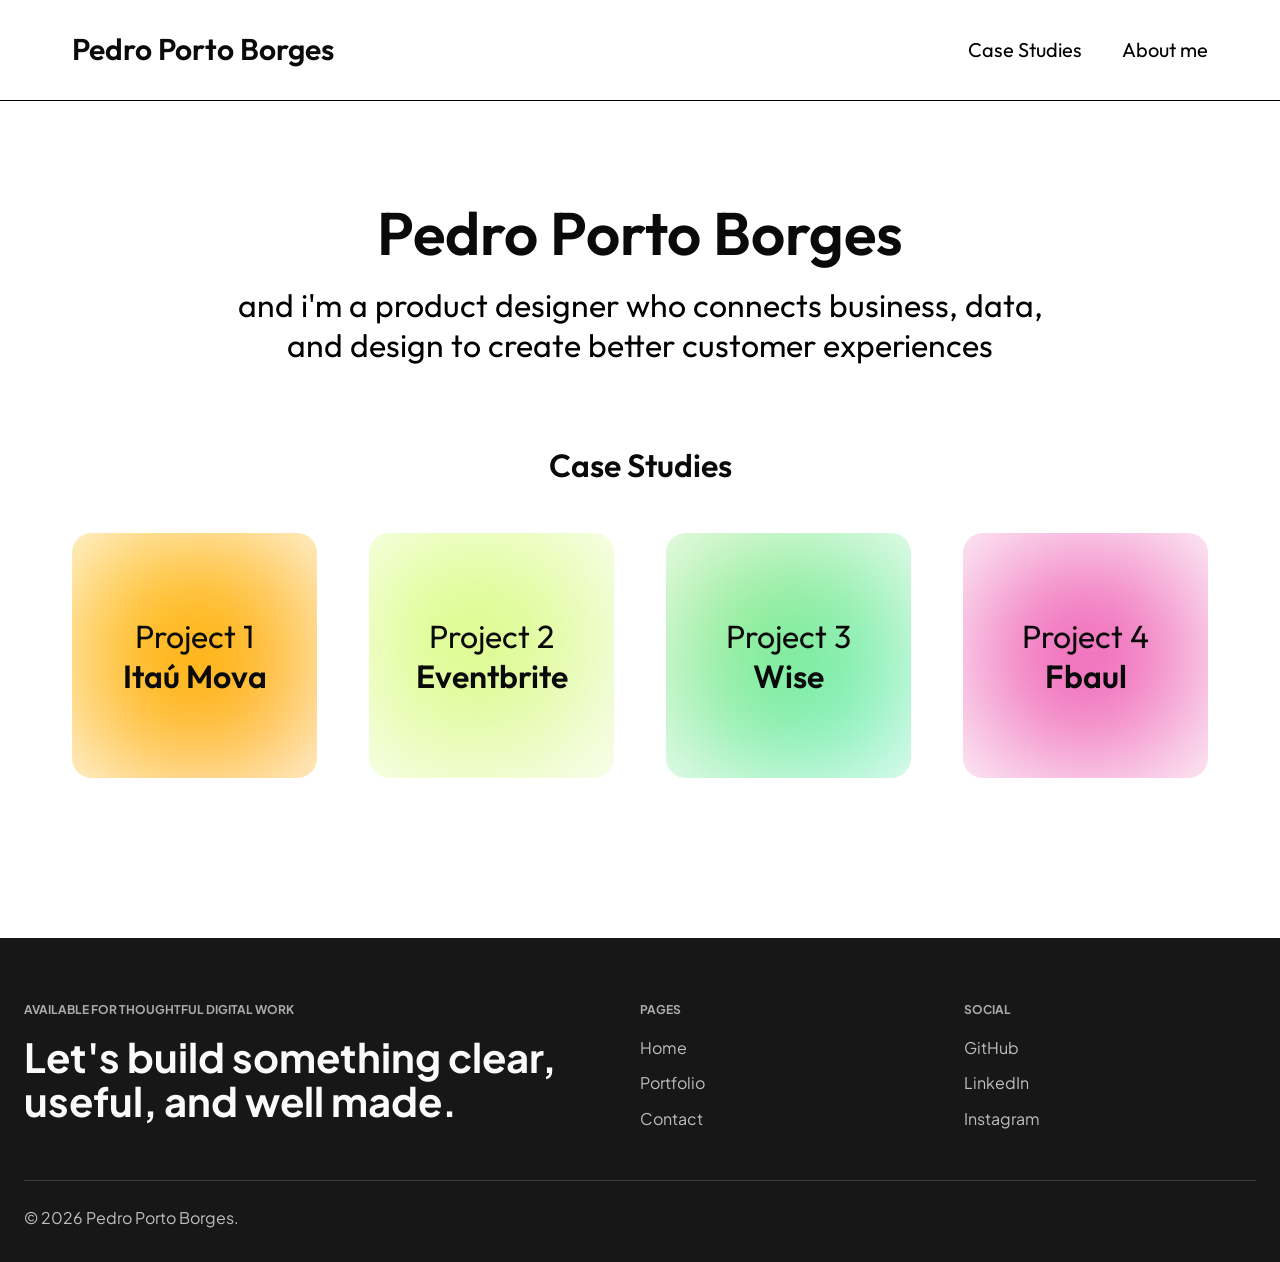
==== commit 1d76a801: "Refactor footer layout across index and portfolio pages; enhance content structure and add social me" ====
--- a/index.html
+++ b/index.html
@@ -84,23 +84,37 @@
             </section>
         </main>
 
-        <footer class="react-footer">
-            <div class="react-container">
-                <div class="react-footer-main">
-                    <h2>Pedro Porto Borges</h2>
-                    <nav aria-label="Social links">
-                        <ul>
-                            <li><a href="mailto:pedro@example.com">Email</a></li>
-                            <li><a href="https://github.com/pedro-porto-borges/" target="_blank"
-                                    rel="noopener">GitHub</a></li>
-                            <li><a href="https://www.linkedin.com/in/pedro-porto-borges-789371208/" target="_blank"
-                                    rel="noopener">LinkedIn</a></li>
-                        </ul>
-                    </nav>
-                </div>
-                <p>&copy; 2026 Pedro Porto Borges. All rights reserved.</p>
+<footer class="footer">
+    <div class="container">
+        <div class="footer-content">
+            <div class="footer-section">
+                <p class="footer-kicker">Available for thoughtful digital work</p>
+                <h2>Let's build something clear, useful, and well made.</h2>
             </div>
-        </footer>
+            <div class="footer-section">
+                <h3>Pages</h3>
+                <ul class="footer-links">
+                    <li><a href="/index.html">Home</a></li>
+                    <li><a href="/portfolio.html">Portfolio</a></li>
+                    <li><a href="/contact.html">Contact</a></li>
+                </ul>
+            </div>
+            <div class="footer-section">
+                <h3>Social</h3>
+                <ul class="footer-links">
+                    <li><a href="https://github.com/pedro-porto-borges/" target="_blank" rel="noopener">GitHub</a></li>
+                    <li><a href="https://www.linkedin.com/in/pedro-porto-borges-789371208/" target="_blank"
+                            rel="noopener">LinkedIn</a></li>
+                    <li><a href="https://instagram.com/analog.pp/" target="_blank" rel="noopener">Instagram</a></li>
+                </ul>
+            </div>
+        </div>
+        <div class="footer-bottom">
+            <p>&copy; 2026 Pedro Porto Borges.</p>
+        </div>
+    </div>
+</footer>
+
     </div>
 </body>
 
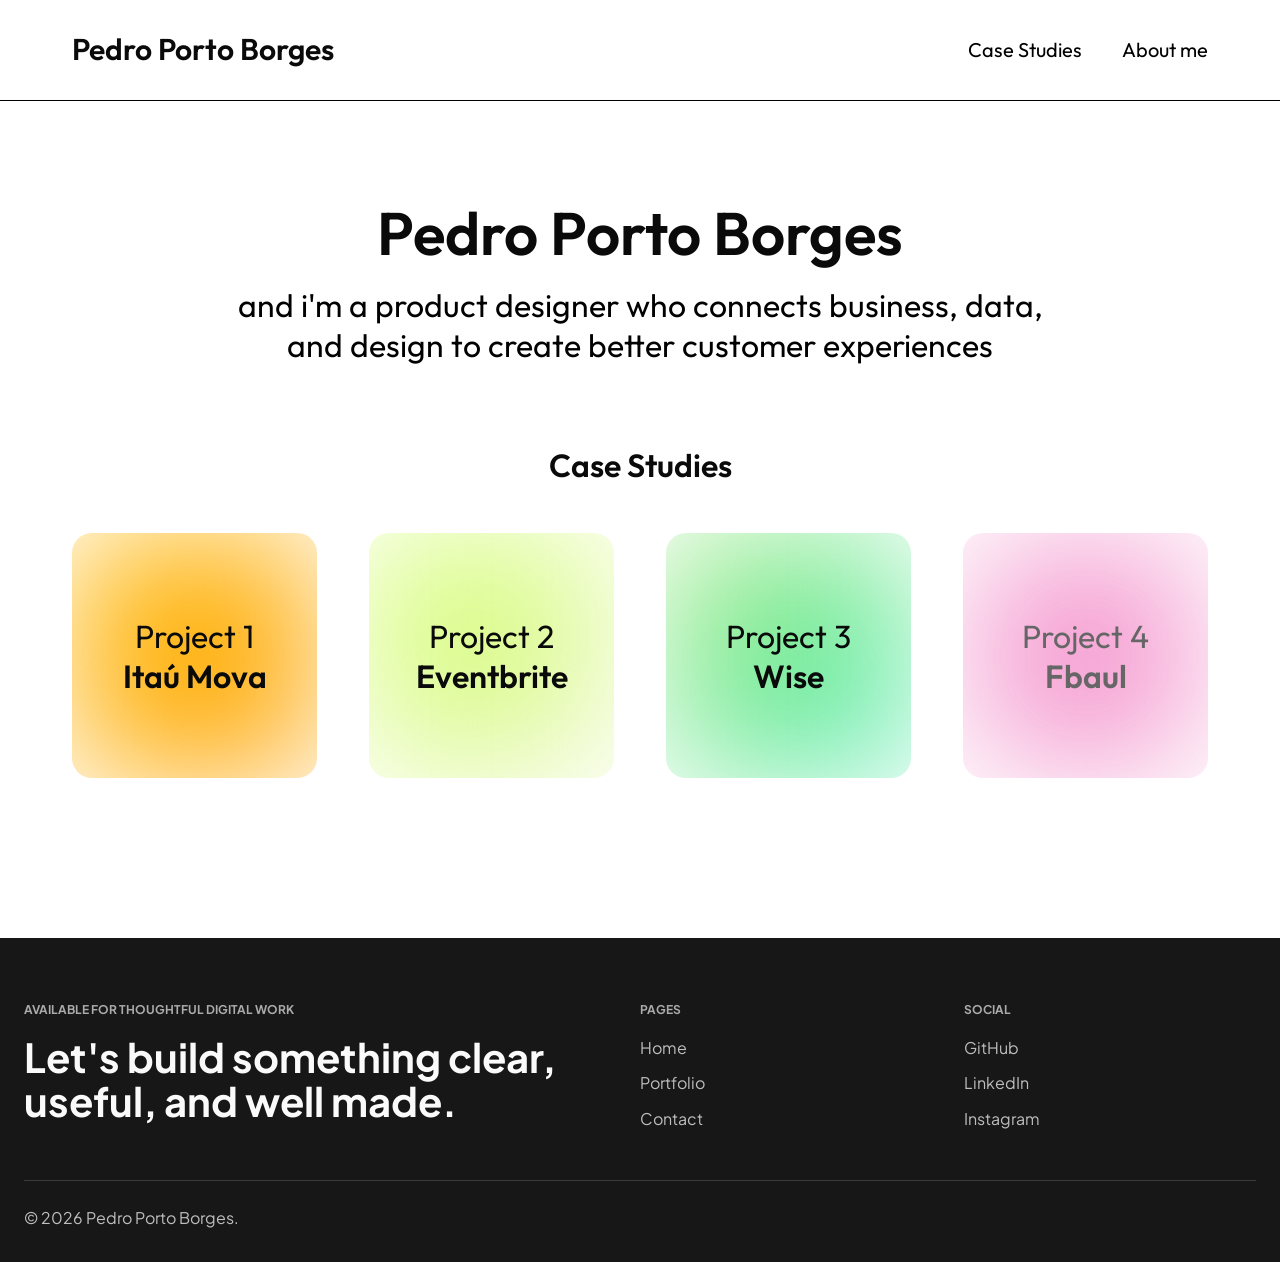
==== commit 5716f9d8: "disable project-4 page" ====
--- a/index.html
+++ b/index.html
@@ -16,16 +16,19 @@
 
 <body class="react-home-page">
     <div class="react-page-shell">
-        
+
 <header class="react-portfolio-header">
     <div class="react-container">
         <nav class="react-portfolio-nav" aria-label="Primary navigation">
             <a class="react-site-title" href="/index.html">Pedro Porto Borges</a>
-            <div class="react-portfolio-menu">
+
+            <div class="react-portfolio-menu" id="react-mobile-menu">
                 <a href="/portfolio.html">Case Studies</a>
                 <a href="/contact.html">About me</a>
             </div>
-            <button class="react-mobile-menu-button" type="button" aria-label="Menu">
+
+            <button class="react-mobile-menu-button" type="button" aria-label="Open menu" aria-expanded="false"
+                aria-controls="react-mobile-menu">
                 <span></span>
                 <span></span>
                 <span></span>
@@ -72,13 +75,13 @@
                             </span>
                         </a>
 
-                        <a class="react-home-project-card" href="/project-4.html">
+                        <div class="react-home-project-card is-disabled" aria-disabled="true" tabindex="-1">
                             <span class="react-home-project-visual react-gradient-fbaul"></span>
                             <span class="react-home-project-title">
                                 <span>Project 4</span>
                                 <strong>Fbaul</strong>
                             </span>
-                        </a>
+                        </div>
                     </div>
                 </div>
             </section>
@@ -115,7 +118,9 @@
     </div>
 </footer>
 
+<script src="/assets/js/main.min.js"></script>
+
     </div>
 </body>
 
-</html>+</html>
--- a/assets/css/estilo.min.css
+++ b/assets/css/estilo.min.css
@@ -1,216 +1,92 @@
-@import url("https://fonts.googleapis.com/css2?family=Outfit:wght@400;600&family=Plus+Jakarta+Sans:wght@400;600;700&display=swap");
-
-* {
+@import url("https://fonts.googleapis.com/css2?family=Outfit:wght@400;600&family=Plus+Jakarta+Sans:wght@400;600;700&display=swap");* {
     -webkit-box-sizing: border-box;
     box-sizing: border-box;
     margin: 0;
     padding: 0;
     border-color: var(--border)
 }
-
 :root {
     --background: #ffffff;
     --foreground: #0a0a0a;
     --card: #fdfdfd;
-    --card-foreground: #0a0a0a;
-    --popover: #ffffff;
-    --popover-foreground: #0a0a0a;
     --primary: #171717;
     --primary-foreground: #fafafa;
-    --secondary: #d4d4d4;
-    --secondary-foreground: #0a0a0a;
     --muted-token: #eeeeee;
     --muted-foreground: #737373;
     --accent-token: #eeeeee;
-    --accent-foreground: #171717;
-    --destructive: #e7000b;
-    --destructive-foreground: #ffffff;
     --border: #eeeeee;
-    --input: #f5f5f5;
     --ring: #a1a1a1;
     --chart-1: #91c5ff;
     --chart-2: #3a81f6;
     --chart-3: #2563ef;
     --chart-4: #1a4eda;
-    --chart-5: #1f3fad;
-    --sidebar: #fafafa;
-    --sidebar-foreground: #0a0a0a;
-    --sidebar-primary: #171717;
-    --sidebar-primary-foreground: #fafafa;
-    --sidebar-accent: #f5f5f5;
-    --sidebar-accent-foreground: #171717;
-    --sidebar-border: #e5e5e5;
-    --sidebar-ring: #a1a1a1;
     --font-sans: "DM Sans", ui-sans-serif, sans-serif, system-ui;
-    --font-serif: ui-serif, Georgia, Cambria, "Times New Roman", Times, serif;
-    --font-mono: "Geist Mono", ui-monospace, monospace;
-    --radius: 1rem;
-    --shadow-x: 0;
-    --shadow-y: 1px;
-    --shadow-blur: 3px;
-    --shadow-spread: 0px;
-    --shadow-opacity: 0.1;
-    --shadow-color: oklch(0 0 0);
-    --shadow-2xs: 0 1px 3px 0px hsl(0 0% 0%/0.05);
-    --shadow-xs: 0 1px 3px 0px hsl(0 0% 0%/0.05);
-    --shadow-sm: 0 1px 3px 0px hsl(0 0% 0%/0.10), 0 1px 2px -1px hsl(0 0% 0%/0.10);
-    --shadow: 0 1px 3px 0px hsl(0 0% 0%/0.10), 0 1px 2px -1px hsl(0 0% 0%/0.10);
-    --shadow-md: 0 1px 3px 0px hsl(0 0% 0%/0.10), 0 2px 4px -1px hsl(0 0% 0%/0.10);
-    --shadow-lg: 0 1px 3px 0px hsl(0 0% 0%/0.10), 0 4px 6px -1px hsl(0 0% 0%/0.10);
-    --shadow-xl: 0 1px 3px 0px hsl(0 0% 0%/0.10), 0 8px 10px -1px hsl(0 0% 0%/0.10);
-    --shadow-2xl: 0 1px 3px 0px hsl(0 0% 0%/0.25);
-    --tracking-normal: 0em;
-    --spacing: 0.25rem;
-    --color-background: var(--background);
-    --color-foreground: var(--foreground);
-    --color-card: var(--card);
-    --color-card-foreground: var(--card-foreground);
-    --color-popover: var(--popover);
-    --color-popover-foreground: var(--popover-foreground);
+--radius: 1rem;
+--shadow: 0 1px 3px 0px hsl(0 0% 0%/0.10), 0 1px 2px -1px hsl(0 0% 0%/0.10);
+--shadow-lg: 0 1px 3px 0px hsl(0 0% 0%/0.10), 0 4px 6px -1px hsl(0 0% 0%/0.10);
     --color-primary: var(--primary);
-    --color-primary-foreground: var(--primary-foreground);
-    --color-secondary: var(--secondary);
-    --color-secondary-foreground: var(--secondary-foreground);
-    --color-muted: var(--muted-token);
-    --color-muted-foreground: var(--muted-foreground);
     --color-accent: var(--chart-2);
-    --color-accent-foreground: var(--accent-foreground);
-    --color-destructive: var(--destructive);
-    --color-destructive-foreground: var(--destructive-foreground);
-    --color-border: var(--border);
-    --color-input: var(--input);
-    --color-ring: var(--ring);
-    --color-chart-1: var(--chart-1);
-    --color-chart-2: var(--chart-2);
-    --color-chart-3: var(--chart-3);
-    --color-chart-4: var(--chart-4);
-    --color-chart-5: var(--chart-5);
     --color-charcoal: var(--foreground);
     --color-slate: var(--foreground);
     --color-gray: var(--muted-foreground);
-    --color-light-gray: var(--border);
     --color-bg-gray: var(--muted-token);
     --color-white: var(--background);
-    --color-error: var(--destructive);
-    --color-warning: var(--chart-3);
-    --color-info: var(--chart-2);
-    --font-primary: var(--font-sans);
+--font-primary: var(--font-sans);
     --text-h1: 3.5rem;
     --text-h2: 2.5rem;
     --text-h3: 2rem;
     --text-h4: 1.5rem;
     --text-h5: 1.25rem;
-    --text-h6: 1.125rem;
     --text-body-lg: 1.125rem;
     --text-body-md: 1rem;
     --text-body-sm: 0.875rem;
     --text-body-xs: 0.75rem;
     --leading-tight: 1.1;
     --leading-snug: 1.25;
-    --leading-normal: 1.5;
-    --leading-ui: 1.5;
+--leading-ui: 1.5;
     --leading-caption: 1.4;
     --leading-compact: 1.4;
     --leading-relaxed: 1.6;
-    --leading-loose: 1.8;
     --weight-regular: 400;
     --weight-medium: 500;
     --weight-semibold: 600;
     --weight-bold: 700;
     --weight-extrabold: 800;
-    --space-xs: 0.5rem;
     --space-sm: 1rem;
     --space-md: 1.5rem;
     --space-lg: 2rem;
     --space-xl: 3rem;
     --space-2xl: 4rem;
     --space-3xl: 6rem;
-    --container-sm: 640px;
-    --container-md: 768px;
-    --container-lg: 1024px;
-    --container-xl: 1280px;
-    --radius-sm: calc(var(--radius) - 4px);
-    --radius-md: calc(var(--radius) - 2px);
-    --radius-lg: var(--radius);
-    --radius-xl: calc(var(--radius) + 4px);
-    --transition-fast: 150ms ease;
-    --transition-base: 200ms ease;
-    --transition-slow: 300ms ease;
-    --text-display: 4.5rem;
+--container-xl: 1280px;
+--radius-md: calc(var(--radius) - 2px);
     --bg: var(--background);
     --surface: var(--card);
-    --ink: var(--foreground);
-    --muted: var(--muted-foreground);
-    --meta: var(--muted-foreground);
-    --soft: var(--muted-token);
+--muted: var(--muted-foreground);
+--soft: var(--muted-token);
     --line: var(--border);
     --accent: var(--chart-2);
     --accent-soft: var(--accent-token);
     --warm: var(--chart-3);
-    --green: var(--chart-1);
-    --transition: var(--transition-base)
-}
-
-.dark {
-    --background: #171717;
-    --foreground: #fafafa;
-    --card: #0e0e0e;
-    --card-foreground: #fafafa;
-    --popover: #171717;
-    --popover-foreground: #fafafa;
-    --primary: #e5e5e5;
-    --primary-foreground: #171717;
-    --secondary: #262626;
-    --secondary-foreground: #fafafa;
-    --muted-token: #262626;
-    --muted-foreground: #a1a1a1;
-    --accent-token: #404040;
-    --accent-foreground: #fafafa;
-    --destructive: #ff6467;
-    --destructive-foreground: #fafafa;
-    --border: #262626;
-    --input: #262626;
-    --ring: #737373;
-    --chart-1: #91c5ff;
-    --chart-2: #3a81f6;
-    --chart-3: #2563ef;
-    --chart-4: #1a4eda;
-    --chart-5: #1f3fad;
-    --sidebar: #262626;
-    --sidebar-foreground: #fafafa;
-    --sidebar-primary: #1447e6;
-    --sidebar-primary-foreground: #fafafa;
-    --sidebar-accent: #262626;
-    --sidebar-accent-foreground: #fafafa;
-    --sidebar-border: #282828;
-    --sidebar-ring: #525252
-}
-
-@media (max-width:1023px) {
-    :root {
+--transition: var(--transition-base)
+}
+@media (max-width:1023px) {:root {
         --text-h1: 3rem;
         --text-h2: 2.25rem;
         --text-h3: 1.75rem;
-        --text-display: 4rem
-    }
-}
-
-@media (max-width:767px) {
-    :root {
+    }
+}
+@media (max-width:767px) {:root {
         --text-h1: 2.5rem;
         --text-h2: 2rem;
         --text-h3: 1.5rem;
         --text-h4: 1.25rem;
         --text-h5: 1.125rem;
-        --text-h6: 1rem;
-        --text-display: 3.25rem
-    }
-}
-
+    }
+}
 html {
     scroll-behavior: smooth
 }
-
 body {
     background: var(--bg);
     color: var(--color-slate);
@@ -219,17 +95,14 @@
     font-weight: var(--weight-regular);
     line-height: var(--leading-relaxed)
 }
-
 img {
     display: block;
     max-width: 100%
 }
-
 a {
     color: inherit;
     text-decoration: none
 }
-
 p {
     color: var(--muted);
     font-size: var(--text-body-md);
@@ -237,63 +110,14 @@
     line-height: var(--leading-relaxed);
     max-width: 70ch
 }
-
 .container {
     margin: 0 auto;
     max-width: var(--container-xl);
     padding: 0 var(--space-md)
 }
-
 .narrow {
     max-width: 860px
 }
-
-.navbar {
-    background: color-mix(in srgb, var(--background) 94%, transparent);
-    border-bottom: 1px solid var(--line);
-    backdrop-filter: blur(18px);
-    position: sticky;
-    top: 0;
-    z-index: 20
-}
-
-.navbar .container {
-    -webkit-box-align: center;
-    -ms-flex-align: center;
-    align-items: center;
-    display: -webkit-box;
-    display: -ms-flexbox;
-    display: flex;
-    -webkit-box-pack: justify;
-    -ms-flex-pack: justify;
-    justify-content: space-between;
-    min-height: 80px
-}
-
-.navbar-brand a {
-    color: var(--color-primary);
-    font-size: var(--text-body-md);
-    font-weight: var(--weight-extrabold);
-    letter-spacing: 0
-}
-
-.logo {
-    border: 1px solid var(--color-primary);
-    border-radius: var(--radius-md);
-    padding: 10px 14px;
-    -webkit-transition: background var(--transition), color var(--transition), -webkit-transform var(--transition);
-    transition: background var(--transition), color var(--transition), -webkit-transform var(--transition);
-    transition: background var(--transition), color var(--transition), transform var(--transition);
-    transition: background var(--transition), color var(--transition), transform var(--transition), -webkit-transform var(--transition)
-}
-
-.navbar-brand a:hover .logo {
-    background: var(--color-primary);
-    color: var(--primary-foreground);
-    -webkit-transform: translateY(-2px);
-    transform: translateY(-2px)
-}
-
 .navbar-menu ul {
     display: -webkit-box;
     display: -ms-flexbox;
@@ -301,7 +125,6 @@
     gap: 8px;
     list-style: none
 }
-
 .navbar-menu a {
     border-radius: var(--radius-md);
     color: var(--color-gray);
@@ -315,14 +138,12 @@
     transition: background var(--transition), color var(--transition), transform var(--transition);
     transition: background var(--transition), color var(--transition), transform var(--transition), -webkit-transform var(--transition)
 }
-
 .navbar-menu a:hover {
     background: var(--accent-soft);
     color: var(--color-accent);
     -webkit-transform: translateY(-2px);
     transform: translateY(-2px)
 }
-
 .sidebar-toggle {
     display: -webkit-box;
     display: -ms-flexbox;
@@ -346,7 +167,6 @@
     align-self: flex-start;
     margin-bottom: var(--yc-space-lg)
 }
-
 .sidebar-toggle span {
     width: 24px;
     height: 2px;
@@ -356,33 +176,17 @@
     transition: all 300ms ease;
     display: block
 }
-
 .sidebar-toggle:hover span {
     background: var(--yc-accent)
 }
-
 .sidebar-toggle:focus-visible {
     outline: 2px solid var(--yc-accent);
     outline-offset: 4px
 }
-
 .hero,
-.page-hero,
 .project-detail-hero {
     padding: var(--space-3xl) 0 var(--space-2xl)
 }
-
-.hero-grid {
-    -webkit-box-align: center;
-    -ms-flex-align: center;
-    align-items: center;
-    display: -ms-grid;
-    display: grid;
-    gap: var(--space-2xl);
-    -ms-grid-columns: minmax(0, 1.12fr) var(--space-2xl) minmax(320px, 0.88fr);
-    grid-template-columns: minmax(0, 1.12fr) minmax(320px, 0.88fr)
-}
-
 .eyebrow {
     color: var(--accent);
     font-size: var(--text-body-xs);
@@ -392,57 +196,35 @@
     margin-bottom: var(--space-sm);
     text-transform: uppercase
 }
-
 h1,
 h2,
 h3 {
     color: var(--color-primary);
     letter-spacing: 0
 }
-
 h1 {
     font-size: var(--text-h1);
     font-weight: var(--weight-extrabold);
     line-height: var(--leading-tight);
     max-width: 880px
 }
-
 h2 {
     font-size: var(--text-h2);
     font-weight: var(--weight-bold);
     line-height: var(--leading-tight)
 }
-
 h3 {
     font-size: var(--text-h3);
     font-weight: var(--weight-bold);
     line-height: var(--leading-snug)
 }
-
 .lead {
     color: var(--color-slate);
     font-size: var(--text-body-lg);
     line-height: var(--leading-relaxed);
     margin-top: var(--space-md)
 }
-
-.button-row,
-.section-action {
-    -webkit-box-align: center;
-    -ms-flex-align: center;
-    align-items: center;
-    display: -webkit-box;
-    display: -ms-flexbox;
-    display: flex;
-    -ms-flex-wrap: wrap;
-    flex-wrap: wrap;
-    gap: var(--space-sm);
-    margin-top: var(--space-lg)
-}
-
-.back-link,
-.btn,
-.text-link {
+.back-link {
     -webkit-box-align: center;
     -ms-flex-align: center;
     align-items: center;
@@ -455,57 +237,15 @@
     transition: color var(--transition), background var(--transition), border-color var(--transition), transform var(--transition);
     transition: color var(--transition), background var(--transition), border-color var(--transition), transform var(--transition), -webkit-transform var(--transition)
 }
-
-.btn {
-    border: 1px solid var(--color-primary);
-    border-radius: var(--radius-md);
-    font-size: var(--text-body-md);
-    -webkit-box-pack: center;
-    -ms-flex-pack: center;
-    justify-content: center;
-    line-height: var(--leading-ui, 1.5);
-    min-height: 44px;
-    padding: 0.75rem 1.5rem
-}
-
-.btn-primary {
-    background: var(--color-primary);
-    color: var(--primary-foreground)
-}
-
-.btn-secondary {
-    background: transparent;
-    color: var(--color-primary)
-}
-
-.back-link:hover,
-.btn:hover,
-.text-link:hover {
+.back-link:hover {
     -webkit-transform: translateY(-2px);
     transform: translateY(-2px)
 }
-
-.btn-primary:hover {
-    background: var(--foreground);
-    border-color: var(--foreground);
-    -webkit-box-shadow: var(--shadow-lg);
-    box-shadow: var(--shadow-lg)
-}
-
-.btn-secondary:hover {
-    background: var(--accent-soft);
-    border-color: var(--color-accent);
-    color: var(--color-accent)
-}
-
-.back-link,
-.text-link {
+.back-link {
     color: var(--color-accent);
     position: relative
 }
-
-.back-link:after,
-.text-link:after {
+.back-link:after {
     background: currentColor;
     bottom: -4px;
     content: "";
@@ -522,244 +262,26 @@
     transition: transform var(--transition), -webkit-transform var(--transition);
     width: 100%
 }
-
-.back-link:hover:after,
-.text-link:hover:after {
+.back-link:hover:after {
     -webkit-transform: scaleX(1);
     transform: scaleX(1)
 }
-
 .back-link:focus-visible,
-.btn:focus-visible,
 .navbar-menu a:focus-visible,
-.social-panel a:focus-visible,
-.text-link:focus-visible,
 a:focus-visible,
 button:focus-visible {
     outline: 3px solid color-mix(in srgb, var(--ring) 55%, transparent);
     outline-offset: 3px
 }
-
-.hero-card {
-    aspect-ratio: 4/5;
-    background: linear-gradient(145deg, var(--color-white), var(--color-bg-gray));
-    border: 1px solid var(--line);
-    border-radius: var(--radius);
-    -webkit-box-shadow: var(--shadow);
-    box-shadow: var(--shadow);
-    overflow: hidden;
-    position: relative
-}
-
-.orbit {
-    border: 1px solid rgba(45, 62, 95, 0.18);
-    border-radius: 50%;
-    position: absolute
-}
-
-.orbit-one {
-    height: 360px;
-    right: -96px;
-    top: -90px;
-    width: 360px
-}
-
-.orbit-two {
-    bottom: -120px;
-    height: 310px;
-    left: -90px;
-    width: 310px
-}
-
-.preview-panel {
-    background: var(--color-primary);
-    border-radius: var(--radius);
-    color: var(--primary-foreground);
-    left: 36px;
-    padding: 26px;
-    position: absolute;
-    right: 36px;
-    top: 44px
-}
-
-.preview-panel span {
-    color: rgba(255, 255, 255, 0.7);
-    display: block;
-    font-weight: 800;
-    margin-bottom: 30px
-}
-
-.preview-panel strong {
-    display: block;
-    font-size: var(--text-display, 4.5rem);
-    line-height: 0.9
-}
-
-.preview-stack {
-    bottom: 42px;
-    display: -ms-grid;
-    display: grid;
-    gap: 14px;
-    left: 36px;
-    position: absolute;
-    right: 36px
-}
-
-.preview-stack span {
-    background: var(--surface);
-    border: 1px solid var(--line);
-    border-radius: var(--radius);
-    height: 58px
-}
-
-.contact-section,
-.featured-section,
-.intro-section,
-.personal-section,
 .project-body-section,
-.project-media-section,
-.work-list-section {
+.project-media-section {
     padding: var(--space-2xl) 0
 }
-
-.split-section {
-    border-top: 1px solid var(--line);
-    display: -ms-grid;
-    display: grid;
-    gap: var(--space-xl);
-    -ms-grid-columns: 1fr var(--space-xl) 1fr;
-    grid-template-columns: 1fr 1fr;
-    padding-top: var(--space-xl)
-}
-
 .detail-content .case-image+h2,
-.detail-content p+h2,
-.intro-copy p+p {
+.detail-content p+h2 {
     margin-top: 28px
 }
-
-.section-heading {
-    -webkit-box-align: end;
-    -ms-flex-align: end;
-    align-items: end;
-    display: -webkit-box;
-    display: -ms-flexbox;
-    display: flex;
-    -webkit-box-pack: justify;
-    -ms-flex-pack: justify;
-    justify-content: space-between;
-    margin-bottom: 30px
-}
-
-.project-grid {
-    display: -ms-grid;
-    display: grid;
-    gap: var(--space-md);
-    -ms-grid-columns: minmax(0, 1fr) var(--space-md) minmax(0, 1fr);
-    grid-template-columns: repeat(2, minmax(0, 1fr))
-}
-
-.project-grid-large {
-    gap: var(--space-lg)
-}
-
-.project-card {
-    background: var(--surface);
-    border: 1px solid var(--line);
-    border-radius: var(--radius);
-    overflow: hidden;
-    -webkit-transition: border-color var(--transition), background var(--transition), -webkit-box-shadow var(--transition), -webkit-transform var(--transition);
-    transition: border-color var(--transition), background var(--transition), -webkit-box-shadow var(--transition), -webkit-transform var(--transition);
-    transition: box-shadow var(--transition), transform var(--transition), border-color var(--transition), background var(--transition);
-    transition: box-shadow var(--transition), transform var(--transition), border-color var(--transition), background var(--transition), -webkit-box-shadow var(--transition), -webkit-transform var(--transition)
-}
-
-.project-card:hover {
-    border-color: var(--color-accent);
-    -webkit-box-shadow: var(--shadow);
-    box-shadow: var(--shadow);
-    -webkit-transform: translateY(-4px);
-    transform: translateY(-4px)
-}
-
-.project-card-body {
-    padding: var(--space-lg)
-}
-
-.project-card-body h2,
-.project-card-body h3 {
-    color: var(--color-charcoal);
-    font-size: var(--text-h4);
-    font-weight: var(--weight-semibold);
-    line-height: var(--leading-snug);
-    margin-bottom: var(--space-sm)
-}
-
-.project-card-body .text-link {
-    margin-top: var(--space-sm)
-}
-
-.project-meta {
-    color: var(--color-gray);
-    font-size: var(--text-body-sm);
-    font-weight: var(--weight-medium);
-    line-height: var(--leading-caption, 1.4);
-    margin-bottom: var(--space-sm);
-    text-transform: uppercase
-}
-
-.project-cover {
-    aspect-ratio: 16/10;
-    background-color: var(--soft);
-    display: block;
-    min-height: 240px;
-    overflow: hidden;
-    position: relative
-}
-
-.project-cover:after,
-.project-cover:before {
-    content: "";
-    display: none;
-    position: absolute
-}
-
-.project-cover:before {
-    border: 1px solid rgba(45, 62, 95, 0.18);
-    border-radius: var(--radius);
-    inset: 34px
-}
-
-.project-cover:after {
-    background: rgba(255, 255, 255, 0.76);
-    border: 1px solid rgba(45, 62, 95, 0.12);
-    border-radius: var(--radius);
-    bottom: 34px;
-    height: 28%;
-    left: 34px;
-    right: 34px
-}
-
-.project-cover-one {
-    background: linear-gradient(135deg, var(--chart-1) 0%, var(--background) 52%, var(--muted-token) 100%)
-}
-
-.project-cover-two {
-    background: linear-gradient(135deg, var(--muted-token) 0%, var(--background) 48%, var(--chart-2) 100%)
-}
-
-.project-cover-three {
-    background: linear-gradient(135deg, var(--background) 0%, var(--muted-token) 52%, var(--chart-3) 100%)
-}
-
-.project-cover-four {
-    background: linear-gradient(135deg, var(--background) 0%, var(--muted-token) 52%, var(--chart-4) 100%)
-}
-
-.case-image img,
-.personal-gallery img,
-.profile-photo img,
-.project-cover img {
+.case-image img {
     background: var(--soft);
     display: block;
     height: 100%;
@@ -767,39 +289,31 @@
     object-fit: cover;
     width: 100%
 }
-
 .case-image {
     background: var(--surface);
     border: 1px solid var(--line);
     border-radius: var(--radius);
     overflow: hidden
 }
-
 .case-image-hero {
     aspect-ratio: 16/9;
     -webkit-box-shadow: var(--shadow);
     box-shadow: var(--shadow)
 }
-
 .case-image-inline {
     aspect-ratio: 16/10;
     margin: 36px 0
 }
-
-.case-image figcaption,
-.personal-gallery figcaption {
+.case-image figcaption {
     color: var(--color-gray);
     font-size: var(--text-body-sm);
     line-height: var(--leading-caption, 1.4);
     padding: 12px 14px 14px
 }
-
 .project-media-section {
     padding-bottom: 44px;
     padding-top: 12px
 }
-
-.contact-grid,
 .detail-grid {
     -webkit-box-align: start;
     -ms-flex-align: start;
@@ -810,336 +324,25 @@
     -ms-grid-columns: minmax(0, 1.25fr) var(--space-xl) minmax(280px, 0.55fr);
     grid-template-columns: minmax(0, 1.25fr) minmax(280px, 0.55fr)
 }
-
-.about-panel,
-.detail-content,
-.project-facts,
-.social-panel {
+.detail-content {
     background: var(--surface);
     border: 1px solid var(--line);
     border-radius: var(--radius);
     padding: var(--space-lg)
 }
-
-.about-panel h2,
-.detail-content h2,
-.project-facts h2,
-.social-panel h2 {
+.detail-content h2 {
     color: var(--color-primary);
     font-size: var(--text-h4);
     font-weight: var(--weight-semibold);
     line-height: var(--leading-snug);
     margin-bottom: var(--space-sm)
 }
-
-.about-panel p+p,
 .detail-content p+p {
     margin-top: 18px
 }
-
 .detail-content h2:not(:first-child) {
     margin-top: 42px
 }
-
-.project-facts dl {
-    display: -ms-grid;
-    display: grid;
-    gap: 18px
-}
-
-.project-facts dt {
-    color: var(--color-gray);
-    font-size: var(--text-body-xs);
-    font-weight: var(--weight-bold);
-    line-height: var(--leading-caption, 1.4);
-    text-transform: uppercase
-}
-
-.project-facts dd {
-    color: var(--color-charcoal);
-    font-weight: var(--weight-medium)
-}
-
-.social-panel {
-    display: -ms-grid;
-    display: grid;
-    gap: 12px
-}
-
-.social-panel a {
-    border: 1px solid var(--line);
-    border-radius: var(--radius-md);
-    font-weight: var(--weight-semibold);
-    min-height: 44px;
-    padding: 12px 16px;
-    -webkit-transition: background var(--transition), border-color var(--transition), -webkit-transform var(--transition);
-    transition: background var(--transition), border-color var(--transition), -webkit-transform var(--transition);
-    transition: background var(--transition), border-color var(--transition), transform var(--transition);
-    transition: background var(--transition), border-color var(--transition), transform var(--transition), -webkit-transform var(--transition)
-}
-
-.social-panel a:hover {
-    background: var(--accent-soft);
-    border-color: var(--color-accent);
-    color: var(--color-accent);
-    -webkit-transform: translateY(-2px);
-    transform: translateY(-2px)
-}
-
-.personal-section {
-    padding-top: 24px
-}
-
-.personal-feature {
-    -webkit-box-align: center;
-    -ms-flex-align: center;
-    align-items: center;
-    border-top: 1px solid var(--line);
-    display: -ms-grid;
-    display: grid;
-    gap: 42px;
-    -ms-grid-columns: minmax(240px, 0.62fr) 42px minmax(0, 1fr);
-    grid-template-columns: minmax(240px, 0.62fr) minmax(0, 1fr);
-    padding-top: 58px
-}
-
-.profile-photo {
-    aspect-ratio: 4/5;
-    border: 1px solid var(--line);
-    border-radius: var(--radius);
-    overflow: hidden
-}
-
-.personal-copy h2 {
-    max-width: 620px
-}
-
-.personal-copy p:not(.eyebrow) {
-    margin-top: 18px
-}
-
-.personal-gallery {
-    display: -ms-grid;
-    display: grid;
-    gap: 18px;
-    -ms-grid-columns: minmax(0, 1fr) 18px minmax(0, 1fr) 18px minmax(0, 1fr) 18px minmax(0, 1fr);
-    grid-template-columns: repeat(4, minmax(0, 1fr));
-    margin-top: 34px
-}
-
-.personal-gallery figure {
-    background: var(--surface);
-    border: 1px solid var(--line);
-    border-radius: var(--radius);
-    overflow: hidden;
-    -webkit-transition: -webkit-transform var(--transition), -webkit-box-shadow var(--transition);
-    transition: -webkit-transform var(--transition), -webkit-box-shadow var(--transition);
-    transition: transform var(--transition), box-shadow var(--transition);
-    transition: transform var(--transition), box-shadow var(--transition), -webkit-transform var(--transition), -webkit-box-shadow var(--transition)
-}
-
-.personal-gallery figure:hover {
-    -webkit-box-shadow: var(--shadow-lg);
-    box-shadow: var(--shadow-lg);
-    -webkit-transform: translateY(-3px);
-    transform: translateY(-3px)
-}
-
-.personal-gallery img {
-    aspect-ratio: 1/1
-}
-
-.project-case-study {
-    --case-section-space: var(--space-2xl);
-    --case-copy-width: 680px;
-    --case-measure: 62ch
-}
-
-.case-cover {
-    padding: 24px 24px 0
-}
-
-.case-study-image {
-    background: var(--surface);
-    border: 1px solid var(--line);
-    border-radius: var(--radius);
-    overflow: hidden
-}
-
-.case-study-image img {
-    background: linear-gradient(135deg, var(--chart-1) 0%, var(--background) 52%, var(--muted-token) 100%);
-    display: block;
-    height: 100%;
-    -o-object-fit: cover;
-    object-fit: cover;
-    width: 100%
-}
-
-.case-study-image figcaption {
-    color: var(--color-gray);
-    font-size: var(--text-body-sm);
-    line-height: var(--leading-caption, 1.4);
-    padding: 12px 14px 14px
-}
-
-.case-study-image-cover {
-    aspect-ratio: 16/9;
-    -webkit-box-shadow: var(--shadow);
-    box-shadow: var(--shadow);
-    margin: 0 auto;
-    max-width: 1180px
-}
-
-.case-study-image-cover figcaption {
-    display: none
-}
-
-.case-intro {
-    padding: var(--space-xl) 0 var(--space-lg)
-}
-
-.case-intro-grid {
-    -webkit-box-align: start;
-    -ms-flex-align: start;
-    align-items: start;
-    display: -ms-grid;
-    display: grid;
-    gap: 52px;
-    -ms-grid-columns: minmax(0, 1.45fr) 52px minmax(260px, 0.55fr);
-    grid-template-columns: minmax(0, 1.45fr) minmax(260px, 0.55fr)
-}
-
-.case-text-grid {
-    -webkit-box-align: start;
-    -ms-flex-align: start;
-    align-items: start;
-    display: -ms-grid;
-    display: grid;
-    gap: 48px;
-    -ms-grid-columns: minmax(150px, 220px) 48px minmax(0, var(--case-copy-width));
-    grid-template-columns: minmax(150px, 220px) minmax(0, var(--case-copy-width));
-    -webkit-box-pack: start;
-    -ms-flex-pack: start;
-    justify-content: start
-}
-
-.case-title-block h1 {
-    color: var(--color-primary);
-    font-size: var(--text-h1);
-    font-weight: var(--weight-extrabold);
-    line-height: var(--leading-tight);
-    margin-top: 18px;
-    max-width: 780px
-}
-
-.case-title-block .lead {
-    font-size: var(--text-body-lg);
-    line-height: var(--leading-relaxed);
-    max-width: 58ch
-}
-
-.case-info-panel {
-    background: var(--surface);
-    border: 1px solid var(--line);
-    border-radius: var(--radius);
-    padding: var(--space-md);
-    position: sticky;
-    top: 102px
-}
-
-.case-info-panel dl {
-    display: -ms-grid;
-    display: grid;
-    gap: 14px
-}
-
-.case-info-panel div {
-    border-bottom: 1px solid var(--line);
-    padding-bottom: 14px
-}
-
-.case-info-panel div:last-child {
-    border-bottom: 0;
-    padding-bottom: 0
-}
-
-.case-info-panel dt,
-.case-section-label .eyebrow {
-    color: var(--accent);
-    font-size: var(--text-body-xs);
-    font-weight: var(--weight-bold);
-    text-transform: uppercase
-}
-
-.case-info-panel dd {
-    color: var(--color-charcoal);
-    font-size: var(--text-body-sm);
-    font-weight: var(--weight-semibold);
-    line-height: 1.48;
-    margin-top: 4px
-}
-
-.case-section {
-    padding: var(--case-section-space) 0
-}
-
-.case-section+.case-section {
-    border-top: 1px solid var(--line)
-}
-
-.case-resume {
-    padding-top: var(--space-xl)
-}
-
-.case-section-label {
-    position: sticky;
-    top: 112px
-}
-
-.case-copy {
-    max-width: var(--case-copy-width)
-}
-
-.case-copy h2 {
-    color: var(--color-primary);
-    font-size: var(--text-h3);
-    font-weight: var(--weight-bold);
-    line-height: var(--leading-snug);
-    max-width: 680px
-}
-
-.case-copy h3 {
-    color: var(--color-primary);
-    font-size: var(--text-h4);
-    font-weight: var(--weight-semibold);
-    line-height: var(--leading-snug);
-    margin-top: 28px;
-    max-width: 620px
-}
-
-.case-copy p {
-    font-size: var(--text-body-md);
-    line-height: var(--leading-relaxed);
-    max-width: var(--case-measure)
-}
-
-.case-copy h2+p,
-.case-copy p+p {
-    margin-top: 16px
-}
-
-.case-image-grid {
-    display: -ms-grid;
-    display: grid;
-    gap: 16px;
-    margin-top: 32px
-}
-
-.case-image-grid-two {
-    -ms-grid-columns: 1fr 1fr;
-    grid-template-columns: repeat(2, minmax(0, 1fr))
-}
-
 .young-case {
     --yc-bg: #0b1406;
     --yc-surface: #111c0b;
@@ -1152,11 +355,8 @@
     --yc-border: rgba(245, 247, 239, 0.14);
     --yc-accent: #9ded73;
     --yc-accent-dark: #173f0b;
-    --yc-radius-sm: 0.75rem;
-    --yc-radius-md: 1rem;
-    --yc-radius-lg: 1.5rem;
+--yc-radius-lg: 1.5rem;
     --yc-radius-xl: 2rem;
-    --yc-space-xs: 0.5rem;
     --yc-space-sm: 0.75rem;
     --yc-space-md: 1rem;
     --yc-space-lg: 1.5rem;
@@ -1167,12 +367,10 @@
     color: var(--yc-text);
     font-family: "DM Sans", ui-sans-serif, system-ui, sans-serif
 }
-
 .young-case * {
     -webkit-box-sizing: border-box;
     box-sizing: border-box
 }
-
 .young-shell {
     display: -ms-grid;
     display: grid;
@@ -1184,12 +382,10 @@
     transition: grid-template-columns 300ms ease, -ms-grid-columns 300ms ease;
     position: relative
 }
-
 .young-shell.sidebar-hidden {
     -ms-grid-columns: 1fr;
     grid-template-columns: 1fr
 }
-
 .young-shell.sidebar-hidden .young-sidebar {
     position: fixed;
     left: 0;
@@ -1204,28 +400,11 @@
     transition: transform 300ms ease;
     transition: transform 300ms ease, -webkit-transform 300ms ease
 }
-
-.young-shell.sidebar-hidden .young-sidebar:hover,
-.young-shell.sidebar-hidden:hover .young-sidebar {
-    -webkit-transform: translateX(0);
-    transform: translateX(0)
-}
-
 .young-shell.sidebar-hidden .young-main {
-    width: 100%
-}
-
-.young-shell.sidebar-hidden:before {
-    content: '';
-    position: fixed;
-    left: 0;
-    top: 80px;
-    width: 20px;
-    height: calc(100vh - 80px);
-    cursor: pointer;
-    z-index: 100
-}
-
+    width: min(1120px, 100%);
+    margin: 0 auto;
+    min-width: 0
+}
 .young-sidebar {
     position: sticky;
     top: 80px;
@@ -1245,13 +424,11 @@
     background: rgba(11, 20, 6, 0.86);
     backdrop-filter: blur(18px)
 }
-
 .young-brand {
     display: -ms-grid;
     display: grid;
     gap: 0.35rem
 }
-
 .young-eyebrow,
 .young-location,
 .young-meta-card span,
@@ -1262,14 +439,12 @@
     letter-spacing: 0.14em;
     text-transform: uppercase
 }
-
 .young-brand-name {
     color: var(--yc-text);
     font-size: 1.1rem;
     font-weight: 800;
     line-height: 1.1
 }
-
 .young-nav,
 .young-social {
     display: -webkit-box;
@@ -1282,7 +457,6 @@
     gap: var(--yc-space-sm);
     font-size: 0.95rem
 }
-
 .young-back-link,
 .young-nav a,
 .young-social a {
@@ -1292,7 +466,6 @@
     transition: color 180ms ease, transform 180ms ease;
     transition: color 180ms ease, transform 180ms ease, -webkit-transform 180ms ease
 }
-
 .young-back-link:hover,
 .young-nav a:hover,
 .young-social a:hover {
@@ -1300,19 +473,16 @@
     -webkit-transform: translateX(4px);
     transform: translateX(4px)
 }
-
 .young-main {
     width: min(1120px, 100%);
     margin: 0 auto;
     padding: clamp(2rem, 5vw, 5rem)
 }
-
 .young-article {
     display: -ms-grid;
     display: grid;
     gap: var(--yc-space-3xl)
 }
-
 .young-back-link {
     display: -webkit-inline-box;
     display: -ms-inline-flexbox;
@@ -1322,14 +492,12 @@
     width: fit-content;
     font-size: 0.95rem
 }
-
 .young-post-header {
     display: -ms-grid;
     display: grid;
     gap: var(--yc-space-lg);
     padding-top: var(--yc-space-md)
 }
-
 .young-post-header h1,
 .young-section-heading h2,
 .young-story h2 {
@@ -1340,12 +508,10 @@
     letter-spacing: -0.06em;
     text-transform: uppercase
 }
-
 .young-post-header h1 {
     max-width: 920px;
     font-size: clamp(4.2rem, 13vw, 10rem)
 }
-
 .young-subtitle {
     color: var(--yc-accent);
     font-size: clamp(1.6rem, 4vw, 3.2rem);
@@ -1353,7 +519,6 @@
     line-height: 1;
     letter-spacing: -0.04em
 }
-
 .young-intro,
 .young-lead-copy {
     color: var(--yc-muted);
@@ -1361,7 +526,6 @@
     line-height: 1.55;
     max-width: 74ch
 }
-
 .young-tag-list {
     display: -webkit-box;
     display: -ms-flexbox;
@@ -1371,7 +535,6 @@
     gap: var(--yc-space-sm);
     list-style: none
 }
-
 .young-tag-list li {
     border: 1px solid var(--yc-border);
     border-radius: 999px;
@@ -1381,7 +544,6 @@
     font-size: 0.86rem;
     font-weight: 700
 }
-
 .young-button {
     display: -webkit-inline-box;
     display: -ms-inline-flexbox;
@@ -1405,13 +567,11 @@
     transition: transform 180ms ease, opacity 180ms ease;
     transition: transform 180ms ease, opacity 180ms ease, -webkit-transform 180ms ease
 }
-
 .young-button:hover {
     -webkit-transform: translateY(-2px);
     transform: translateY(-2px);
     opacity: 0.9
 }
-
 .young-gallery-item,
 .young-hero,
 .young-image-card,
@@ -1421,7 +581,6 @@
     border-radius: var(--yc-radius-xl);
     background: var(--yc-surface-soft)
 }
-
 .young-gallery-item img,
 .young-hero img,
 .young-image-card img,
@@ -1432,48 +591,6 @@
     -o-object-fit: contain;
     object-fit: contain
 }
-
-.young-placeholder {
-    min-height: 420px;
-    display: -ms-grid;
-    display: grid;
-    place-items: center;
-    padding: var(--yc-space-xl);
-    background: radial-gradient(circle at 80% 20%, rgba(157, 237, 115, 0.18), transparent 14rem), linear-gradient(135deg, var(--yc-surface-soft), var(--yc-surface))
-}
-
-.young-placeholder-inner {
-    width: min(520px, 100%);
-    display: -ms-grid;
-    display: grid;
-    gap: var(--yc-space-md);
-    text-align: center
-}
-
-.young-placeholder-kicker {
-    color: var(--yc-accent);
-    font-size: 0.78rem;
-    font-weight: 800;
-    letter-spacing: 0.14em;
-    text-transform: uppercase
-}
-
-.young-placeholder-title {
-    color: var(--yc-text);
-    font-size: clamp(1.6rem, 4vw, 3rem);
-    font-weight: 800;
-    line-height: 0.95;
-    letter-spacing: -0.05em;
-    text-transform: uppercase
-}
-
-.young-placeholder-path {
-    color: var(--yc-muted);
-    font-family: "Geist Mono", ui-monospace, monospace;
-    font-size: 0.82rem;
-    word-break: break-word
-}
-
 .young-gallery-item figcaption,
 .young-hero figcaption,
 .young-image-card figcaption,
@@ -1483,7 +600,6 @@
     color: var(--yc-muted);
     font-size: 0.92rem
 }
-
 .young-meta-grid {
     display: -ms-grid;
     display: grid;
@@ -1491,7 +607,6 @@
     grid-template-columns: repeat(4, 1fr);
     gap: var(--yc-space-md)
 }
-
 .young-meta-card {
     display: -ms-grid;
     display: grid;
@@ -1504,19 +619,16 @@
     padding: var(--yc-space-lg);
     background: rgba(255, 255, 255, 0.04)
 }
-
 .young-meta-card strong {
     color: var(--yc-text);
     font-size: 1.05rem;
     line-height: 1.25
 }
-
 .young-story {
     display: -ms-grid;
     display: grid;
     gap: var(--yc-space-xl)
 }
-
 .young-two-column {
     -ms-grid-columns: minmax(0, 0.95fr) var(--yc-space-xl) minmax(0, 1.15fr);
     grid-template-columns: minmax(0, 0.95fr) minmax(0, 1.15fr);
@@ -1525,30 +637,28 @@
     align-items: center;
     gap: var(--yc-space-xl)
 }
-
 .young-two-column.young-reverse {
     -ms-grid-columns: minmax(0, 1.15fr) minmax(0, 0.95fr);
     grid-template-columns: minmax(0, 1.15fr) minmax(0, 0.95fr)
 }
-
 .young-two-column.young-reverse .young-story-copy {
     -webkit-box-ordinal-group: 3;
     -ms-flex-order: 2;
     order: 2
 }
-
 .young-story-copy {
     display: -ms-grid;
     display: grid;
     gap: var(--yc-space-lg)
 }
-
 .young-section-heading h2,
 .young-story h2 {
     max-width: 920px;
     font-size: clamp(2.6rem, 7vw, 5.6rem)
 }
-
+.young-section-heading.young-compact h2 {
+    font-size: clamp(2rem, 5vw, 4.35rem)
+}
 .young-role-grid p,
 .young-story-copy p:not(.young-section-label) {
     color: var(--yc-muted);
@@ -1556,21 +666,23 @@
     line-height: 1.58;
     max-width: 74ch
 }
-
 .young-section-heading {
     display: -ms-grid;
     display: grid;
     gap: var(--yc-space-sm)
 }
-
 .young-section-heading.young-compact {
     max-width: 860px
 }
-
+.young-section-heading.young-compact h2 {
+    font-weight: 600;
+    font-size: clamp(1.8rem, 5vw, 3.5rem);
+    text-transform: none;
+    letter-spacing: 0
+}
 .young-lead-copy {
     margin-top: calc(var(--yc-space-md) * -1)
 }
-
 .young-pillar-grid {
     display: -ms-grid;
     display: grid;
@@ -1578,7 +690,6 @@
     grid-template-columns: repeat(3, 1fr);
     gap: var(--yc-space-lg)
 }
-
 .young-pillar-card {
     min-height: 280px;
     display: -webkit-box;
@@ -1596,32 +707,27 @@
     background: var(--yc-card);
     color: var(--yc-text-dark)
 }
-
 .young-pillar-number {
     color: var(--yc-accent-dark);
     font-weight: 800;
     letter-spacing: 0.12em
 }
-
 .young-pillar-card h3,
 .young-role-grid h3 {
     font-size: clamp(1.6rem, 3vw, 2.3rem);
     line-height: 1;
     letter-spacing: -0.05em
 }
-
 .young-pillar-card p {
     color: var(--yc-muted-dark);
     font-size: 1rem;
     line-height: 1.55
 }
-
 .young-gallery {
     display: -ms-grid;
     display: grid;
     gap: var(--yc-space-xl)
 }
-
 .young-gallery-grid {
     display: -ms-grid;
     display: grid;
@@ -1629,15 +735,12 @@
     grid-template-columns: repeat(2, minmax(0, 1fr));
     gap: var(--yc-space-lg)
 }
-
 .young-gallery-large {
     grid-column: 1/-1
 }
-
 .young-closing {
     margin-bottom: var(--yc-space-2xl)
 }
-
 .young-role-grid {
     display: -ms-grid;
     display: grid;
@@ -1645,7 +748,6 @@
     grid-template-columns: repeat(2, minmax(0, 1fr));
     gap: var(--yc-space-lg)
 }
-
 .young-role-grid>div {
     display: -ms-grid;
     display: grid;
@@ -1655,19 +757,16 @@
     padding: var(--yc-space-xl);
     background: rgba(255, 255, 255, 0.04)
 }
-
 .young-case a:focus-visible {
     outline: 3px solid rgba(157, 237, 115, 0.4);
     outline-offset: 4px
 }
-
 .young-gallery-item,
 .young-hero,
 .young-image-card,
 .young-wide-image {
     width: 100%
 }
-
 .young-post-header h1,
 .young-section-heading h2,
 .young-story h2 {
@@ -1676,32 +775,25 @@
     -ms-hyphens: auto;
     hyphens: auto
 }
-
-@media (max-width:980px) {
-    .young-post-header h1 {
+@media (max-width:980px) {.young-post-header h1 {
         font-size: clamp(2.5rem, 6vw, 4rem)
     }
-
-    .young-section-heading h2,
-    .young-story h2 {
+.young-section-heading h2,
+.young-story h2 {
         font-size: clamp(2rem, 5vw, 3rem)
     }
 }
-
-@media (max-width:980px) {
-    .young-shell {
+@media (max-width:980px) {.young-shell {
         -ms-grid-columns: 1fr;
         grid-template-columns: 1fr
     }
-
-    .young-sidebar {
+.young-sidebar {
         position: static;
         height: auto;
         gap: var(--yc-space-xl)
     }
-
-    .young-nav,
-    .young-social {
+.young-nav,
+.young-social {
         -webkit-box-orient: horizontal;
         -webkit-box-direction: normal;
         -ms-flex-direction: row;
@@ -1709,143 +801,47 @@
         -ms-flex-wrap: wrap;
         flex-wrap: wrap
     }
-
-    .young-gallery-grid,
-    .young-meta-grid,
-    .young-pillar-grid,
-    .young-role-grid,
-    .young-two-column,
-    .young-two-column.young-reverse {
+.young-gallery-grid,
+.young-meta-grid,
+.young-pillar-grid,
+.young-role-grid,
+.young-two-column,
+.young-two-column.young-reverse {
         -ms-grid-columns: 1fr;
         grid-template-columns: 1fr
     }
-
-    .young-two-column.young-reverse .young-story-copy {
+.young-two-column.young-reverse .young-story-copy {
         -webkit-box-ordinal-group: 1;
         -ms-flex-order: 0;
         order: 0
     }
 }
-
-@media (max-width:620px) {
-
-    .young-main,
-    .young-sidebar {
+@media (max-width:620px) {.young-main,
+.young-sidebar {
         padding: var(--yc-space-lg)
     }
-
-    .young-article {
+.young-article {
         gap: var(--yc-space-2xl)
     }
-
-    .young-post-header h1 {
+.young-post-header h1 {
         font-size: clamp(3.6rem, 21vw, 5.5rem)
     }
-
-    .young-section-heading h2,
-    .young-story h2 {
+.young-section-heading h2,
+.young-story h2 {
         font-size: clamp(2.4rem, 13vw, 4rem)
     }
-
-    .young-meta-card,
-    .young-pillar-card,
-    .young-role-grid>div {
+.young-meta-card,
+.young-pillar-card,
+.young-role-grid>div {
         padding: var(--yc-space-lg)
     }
-
-    .young-placeholder {
-        min-height: 300px
-    }
-}
-
-.case-image-grid .case-study-image,
-.case-study-image-wide {
-    aspect-ratio: 3/2
-}
-
-.case-study-image-wide {
-    margin-top: 32px
-}
-
-.case-problem {
-    border-top: 0;
-    padding: var(--space-2xl) 0
-}
-
-.problem-card {
-    background: var(--color-primary);
-    border-radius: var(--radius);
-    color: var(--primary-foreground);
-    padding: clamp(28px, 5vw, 58px)
-}
-
-.problem-card .eyebrow,
-.problem-card p {
-    color: rgba(255, 255, 255, 0.72)
-}
-
-.problem-card h2 {
-    color: var(--primary-foreground);
-    font-size: var(--text-h2);
-    font-weight: var(--weight-bold);
-    line-height: var(--leading-tight);
-    max-width: 760px
-}
-
-.problem-card p {
-    font-size: var(--text-body-md);
-    line-height: var(--leading-relaxed);
-    margin-top: 18px;
-    max-width: 62ch
-}
-
-.problem-card blockquote {
-    border-left: 3px solid var(--warm);
-    color: var(--primary-foreground);
-    font-size: var(--text-h5);
-    font-weight: var(--weight-bold);
-    line-height: var(--leading-compact, 1.4);
-    margin-top: 32px;
-    max-width: 760px;
-    padding-left: 22px
-}
-
-.case-role {
-    padding-bottom: 24px
-}
-
-.case-role-card {
-    background: var(--surface);
-    border: 1px solid var(--line);
-    border-radius: var(--radius);
-    display: -ms-grid;
-    display: grid;
-    gap: 42px;
-    -ms-grid-columns: minmax(220px, 0.75fr) 42px minmax(0, 1.25fr);
-    grid-template-columns: minmax(220px, 0.75fr) minmax(0, 1.25fr);
-    padding-bottom: clamp(30px, 5vw, 56px);
-    padding-top: clamp(30px, 5vw, 56px)
-}
-
-.case-role-card h2 {
-    color: var(--color-primary);
-    font-size: var(--text-h4);
-    font-weight: var(--weight-semibold);
-    line-height: var(--leading-snug);
-    max-width: 520px
-}
-
-.role-list p+p {
-    margin-top: 18px
-}
-
+}
 .footer {
     background: var(--color-primary);
     color: var(--primary-foreground);
     margin-top: var(--space-2xl);
     padding: var(--space-2xl) 0 var(--space-lg)
 }
-
 .footer-content {
     display: -ms-grid;
     display: grid;
@@ -1853,7 +849,6 @@
     -ms-grid-columns: 1.4fr var(--space-lg) 0.7fr var(--space-lg) 0.7fr;
     grid-template-columns: 1.4fr 0.7fr 0.7fr
 }
-
 .footer h2 {
     color: var(--primary-foreground);
     font-size: var(--text-h2);
@@ -1861,7 +856,6 @@
     line-height: var(--leading-tight);
     max-width: 760px
 }
-
 .footer h3,
 .footer-kicker {
     color: rgba(255, 255, 255, 0.64);
@@ -1871,48 +865,39 @@
     margin-bottom: var(--space-sm);
     text-transform: uppercase
 }
-
 .footer-links {
     display: -ms-grid;
     display: grid;
     gap: 10px;
     list-style: none
 }
-
 .footer a,
 .footer-bottom p {
     color: rgba(255, 255, 255, 0.72)
 }
-
 .footer a:hover {
     color: var(--surface)
 }
-
 .footer-bottom {
     border-top: 1px solid rgba(255, 255, 255, 0.16);
     margin-top: var(--space-xl);
     padding-top: var(--space-md)
 }
-
 .section-fade {
     -webkit-animation: fadeUp 640ms ease both;
     animation: fadeUp 640ms ease both
 }
-
-@-webkit-keyframes fadeUp {
-    0% {
+@-webkit-keyframes fadeUp {0% {
         opacity: 0;
         -webkit-transform: translateY(18px);
         transform: translateY(18px)
     }
-
-    to {
+to {
         opacity: 1;
         -webkit-transform: translateY(0);
         transform: translateY(0)
     }
 }
-
 @keyframes fadeUp {
     0% {
         opacity: 0;
@@ -1926,11 +911,7 @@
         transform: translateY(0)
     }
 }
-
-@media (max-width:860px) {
-
-    .navbar .container,
-    .navbar-menu ul {
+@media (max-width:860px) {.navbar-menu ul {
         -webkit-box-align: center;
         -ms-flex-align: center;
         align-items: center;
@@ -1939,14 +920,7 @@
         -ms-flex-direction: column;
         flex-direction: column
     }
-
-    .navbar .container {
-        gap: 16px;
-        padding-bottom: 18px;
-        padding-top: 18px
-    }
-
-    .navbar-menu ul {
+.navbar-menu ul {
         display: -ms-grid;
         display: grid;
         gap: 8px;
@@ -1954,153 +928,51 @@
         grid-template-columns: repeat(3, 1fr);
         width: 100%
     }
-
-    .navbar-menu a {
+.navbar-menu a {
         text-align: center
     }
-
-    .hero,
-    .page-hero,
-    .project-detail-hero {
+.hero,
+.project-detail-hero {
         padding: 68px 0 42px
     }
-
-    .contact-grid,
-    .detail-grid,
-    .footer-content,
-    .hero-grid,
-    .project-grid,
-    .split-section {
+.detail-grid {
         -ms-grid-columns: 1fr;
         grid-template-columns: 1fr
     }
-
-    .hero-card {
-        min-height: 420px
-    }
-
-    .contact-section,
-    .featured-section,
-    .intro-section,
-    .personal-section,
-    .project-body-section,
-    .project-media-section,
-    .work-list-section {
+.footer-content {
+        -ms-grid-columns: 1fr 1fr;
+        grid-template-columns: 1fr 1fr
+    }
+.footer-section:first-child {
+        -ms-grid-column-span: 2;
+        grid-column: 1 / -1
+    }
+.project-body-section,
+.project-media-section {
         padding: 46px 0;
     }
-
-    .personal-feature {
-        -ms-grid-columns: 1fr;
-        grid-template-columns: 1fr;
-    }
-
-    .personal-gallery {
-        -ms-grid-columns: minmax(0, 1fr) 14px minmax(0, 1fr);
-        grid-template-columns: repeat(2, minmax(0, 1fr));
-    }
-
-    .personal-feature {
-        -webkit-box-align: start;
-        -ms-flex-align: start;
-        align-items: start;
-        padding-top: 42px;
-    }
-
-    .personal-gallery {
-        gap: 14px
-    }
-
-    .case-cover {
-        padding: 18px 18px 0
-    }
-
-    .case-intro {
-        padding: 52px 0 28px
-    }
-
-    .case-intro-grid,
-    .case-role-card,
-    .case-text-grid {
-        gap: 28px;
+}
+@media (max-width:520px) {.container {
+        padding: 0 18px
+    }
+h1 {
+        font-size: var(--text-h1);
+        line-height: var(--leading-tight)
+    }
+.navbar-menu ul {
         -ms-grid-columns: 1fr;
         grid-template-columns: 1fr
     }
-
-    .case-info-panel,
-    .case-section-label {
-        position: static
-    }
-
-    .case-section {
-        padding: 58px 0
-    }
-
-    .case-image-grid-two {
-        -ms-grid-columns: 1fr;
-        grid-template-columns: 1fr
-    }
-
-    .case-study-image-cover {
-        aspect-ratio: 16/10
-    }
-
-    .problem-card blockquote {
-        padding-left: 18px
-    }
-}
-
-@media (max-width:520px) {
-    .container {
-        padding: 0 18px
-    }
-
-    h1 {
-        font-size: var(--text-h1);
-        line-height: var(--leading-tight)
-    }
-
-    .navbar-menu ul {
-        -ms-grid-columns: 1fr;
-        grid-template-columns: 1fr
-    }
-
-    .personal-gallery {
-        -ms-grid-columns: 1fr;
-        grid-template-columns: 1fr
-    }
-
-    .btn {
-        width: 100%
-    }
-
-    .hero-card {
-        min-height: 340px
-    }
-
-    .preview-panel,
-    .preview-stack {
-        left: 24px;
-        right: 24px
-    }
-
-    .about-panel,
-    .detail-content,
-    .project-card-body,
-    .project-facts,
-    .social-panel {
+.detail-content {
         padding: 22px
     }
-
-    .case-image-inline {
+.case-image-inline {
         margin: 28px 0
     }
-
-    .case-image figcaption,
-    .personal-gallery figcaption {
+.case-image figcaption {
         font-size: 0.8rem
     }
 }
-
 /* Main shell: sidebar + content as two layout columns */
 .young-shell {
     --yc-sidebar-width: 280px;
@@ -2112,12 +984,10 @@
 
     transition: grid-template-columns 300ms ease;
 }
-
 /* Closed state: sidebar column collapses and the main content occupies the available space */
 .young-shell.sidebar-hidden {
     grid-template-columns: 0 minmax(0, 1fr);
 }
-
 /* Sidebar default state */
 .young-sidebar {
     position: sticky;
@@ -2134,7 +1004,6 @@
         padding 300ms ease,
         border-color 300ms ease;
 }
-
 /* Sidebar hidden state */
 .young-shell.sidebar-hidden .young-sidebar {
     position: sticky;
@@ -2153,28 +1022,12 @@
     padding-right: 0;
     border-right-color: transparent;
 }
-
-/* Remove the old hover-to-open behaviour */
-.young-shell.sidebar-hidden .young-sidebar:hover,
-.young-shell.sidebar-hidden:hover .young-sidebar {
-    opacity: 0;
-    transform: translateX(-24px);
-    pointer-events: none;
-}
-
-/* Remove the old invisible hover strip */
-.young-shell.sidebar-hidden::before {
-    content: none;
-    display: none;
-}
-
 /* Main content keeps its proportions and re-centres inside the available space */
 .young-main {
     min-width: 0;
     width: min(1120px, 100%);
     margin: 0 auto;
 }
-
 /* Floating Figma-style sidebar button */
 .young-case .sidebar-toggle {
     position: fixed;
@@ -2211,19 +1064,16 @@
         background 180ms ease,
         box-shadow 180ms ease;
 }
-
 /* Button position when the sidebar is closed */
 .young-shell.sidebar-hidden .sidebar-toggle {
     left: 24px;
 }
-
 /* Button hover state */
 .young-case .sidebar-toggle:hover {
     background: #ffffff;
     transform: scale(1.04);
     box-shadow: 0 10px 28px rgba(15, 23, 42, 0.16);
 }
-
 /* Removes the old hamburger-span styling from the new SVG icon wrapper */
 .young-case .sidebar-toggle span,
 .young-case .sidebar-toggle .sidebar-toggle-icon {
@@ -2235,12 +1085,10 @@
     border-radius: 0;
     transition: none;
 }
-
 /* Prevents the old hover rule from colouring the SVG wrapper as if it were a hamburger line */
 .young-case .sidebar-toggle:hover span {
     background: transparent;
 }
-
 /* SVG icon style */
 .young-case .sidebar-toggle svg {
     width: 22px;
@@ -2252,13 +1100,11 @@
     stroke-linecap: round;
     stroke-linejoin: round;
 }
-
 /* Focus state for accessibility */
 .young-case .sidebar-toggle:focus-visible {
     outline: 3px solid rgba(157, 237, 115, 0.45);
     outline-offset: 4px;
 }
-
 /* Tablet/mobile behaviour: sidebar becomes an overlay drawer instead of squeezing content */
 @media (max-width: 980px) {
     .young-shell {
@@ -2303,13 +1149,6 @@
         border-right: 1px solid transparent;
     }
 
-    .young-shell.sidebar-hidden .young-sidebar:hover,
-    .young-shell.sidebar-hidden:hover .young-sidebar {
-        opacity: 0;
-        transform: translateX(-100%);
-        pointer-events: none;
-    }
-
     .young-case .sidebar-toggle {
         top: 96px;
         left: calc(var(--yc-sidebar-width) - 18px);
@@ -2319,9 +1158,7 @@
         left: 24px;
     }
 }
-
-@media (max-width: 620px) {
-    .young-case .sidebar-toggle {
+@media (max-width: 620px) {.young-case .sidebar-toggle {
         top: 92px;
         width: 36px;
         height: 36px;
@@ -2329,829 +1166,1036 @@
         min-height: 36px;
         border-radius: 11px;
     }
-
-    .young-case .sidebar-toggle svg {
+.young-case .sidebar-toggle svg {
         width: 20px;
         height: 20px;
     }
 }
-
 /* Reduced motion support */
 @media (prefers-reduced-motion: reduce) {
-
     .young-shell,
     .young-sidebar,
     .young-case .sidebar-toggle {
         transition: none;
     }
 }
-
 /* === EVENTBRITE CASE STUDY === */
 .eventbrite-case {
-  --eb-bg: #111111;
-  --eb-surface: #ffffff;
-  --eb-soft: #f6f6f6;
-  --eb-text: #171717;
-  --eb-muted: #737373;
-  --eb-border: #eeeeee;
-  --eb-accent: #f05537;
-  --eb-dark: #0a0a0a;
-  background: var(--eb-bg);
-  color: var(--eb-text);
-  padding: clamp(2rem, 5vw, 5rem) 1.5rem;
-}
-
+    --eb-bg: #111111;
+    --eb-surface: #ffffff;
+--eb-text: #171717;
+    --eb-muted: #737373;
+    --eb-border: #eeeeee;
+    --eb-accent: #f05537;
+    background: var(--eb-bg);
+    color: var(--eb-text);
+    padding: clamp(2rem, 5vw, 5rem) 1.5rem;
+}
 .eventbrite-case .eventbrite-case-study {
-  width: min(1120px, 100%);
-  margin: 0 auto;
-  display: grid;
-  gap: clamp(3rem, 7vw, 6rem);
-}
-
+    width: min(1120px, 100%);
+    margin: 0 auto;
+    display: grid;
+    gap: clamp(3rem, 7vw, 6rem);
+}
 .eventbrite-case .eventbrite-hero {
-  display: grid;
-  gap: clamp(1.5rem, 4vw, 3rem);
-}
-
+    display: grid;
+    gap: clamp(1.5rem, 4vw, 3rem);
+}
 .eventbrite-case .eventbrite-hero-copy {
-  display: grid;
-  gap: 1rem;
-  max-width: 860px;
-}
-
+    display: grid;
+    gap: 1rem;
+    max-width: 860px;
+}
 .eventbrite-case .back-link {
-  color: rgba(255, 255, 255, 0.72);
-  width: fit-content;
-}
-
+    color: rgba(255, 255, 255, 0.72);
+    width: fit-content;
+}
 .eventbrite-case .back-link:hover {
-  color: var(--eb-accent);
-}
-
+    color: var(--eb-accent);
+}
 .eventbrite-case .eventbrite-section-label,
 .eventbrite-case .eventbrite-meta-grid span {
-  color: var(--eb-accent);
-  font-size: 0.78rem;
-  font-weight: 800;
-  letter-spacing: 0.12em;
-  line-height: 1.4;
-  text-transform: uppercase;
-}
-
+    color: var(--eb-accent);
+    font-size: 0.78rem;
+    font-weight: 800;
+    letter-spacing: 0.12em;
+    line-height: 1.4;
+    text-transform: uppercase;
+}
 .eventbrite-case h1,
 .eventbrite-case h2 {
-  color: #ffffff;
-  letter-spacing: -0.04em;
-}
-
+    color: #ffffff;
+    letter-spacing: -0.04em;
+}
 .eventbrite-case h1 {
-  font-size: clamp(3rem, 9vw, 7.5rem);
-  line-height: 0.95;
-  max-width: 980px;
-}
-
+    font-size: clamp(3rem, 9vw, 7.5rem);
+    line-height: 0.95;
+    max-width: 980px;
+}
 .eventbrite-case h2 {
-  font-size: clamp(2rem, 5vw, 4.5rem);
-  line-height: 1;
-  max-width: 920px;
-}
-
+    font-size: clamp(2rem, 5vw, 4.5rem);
+    line-height: 1;
+    max-width: 920px;
+}
 .eventbrite-case .eventbrite-hero-copy p:not(.eventbrite-section-label),
 .eventbrite-case .eventbrite-section-heading p:not(.eventbrite-section-label) {
-  color: rgba(255, 255, 255, 0.72);
-  font-size: clamp(1rem, 1.6vw, 1.2rem);
-  line-height: 1.62;
-  max-width: 72ch;
-}
-
+    color: rgba(255, 255, 255, 0.72);
+    font-size: clamp(1rem, 1.6vw, 1.2rem);
+    line-height: 1.62;
+    max-width: 72ch;
+}
 .eventbrite-case .eventbrite-meta-grid {
-  display: grid;
-  grid-template-columns: repeat(4, minmax(0, 1fr));
-  gap: 1rem;
-}
-
+    display: grid;
+    grid-template-columns: repeat(4, minmax(0, 1fr));
+    gap: 1rem;
+}
 .eventbrite-case .eventbrite-meta-grid div {
-  min-height: 150px;
-  display: grid;
-  align-content: space-between;
-  gap: 1rem;
-  padding: 1.35rem;
-  border: 1px solid rgba(255, 255, 255, 0.14);
-  border-radius: 24px;
-  background: rgba(255, 255, 255, 0.05);
-}
-
+    min-height: 150px;
+    display: grid;
+    align-content: space-between;
+    gap: 1rem;
+    padding: 1.35rem;
+    border: 1px solid rgba(255, 255, 255, 0.14);
+    border-radius: 24px;
+    background: rgba(255, 255, 255, 0.05);
+}
 .eventbrite-case .eventbrite-meta-grid strong {
-  color: #ffffff;
-  font-size: 1rem;
-  line-height: 1.3;
-}
-
+    color: #ffffff;
+    font-size: 1rem;
+    line-height: 1.3;
+}
 .eventbrite-case .eventbrite-story-section {
-  display: grid;
-  gap: clamp(1.5rem, 4vw, 2.5rem);
-}
-
+    display: grid;
+    gap: clamp(1.5rem, 4vw, 2.5rem);
+}
 .eventbrite-case .eventbrite-section-heading {
-  display: grid;
-  gap: 1rem;
-}
-
+    display: grid;
+    gap: 1rem;
+}
 .eventbrite-case .eventbrite-slide-frame {
-  width: 100%;
-  margin: 0;
-  overflow: visible;
-  border-radius: 24px;
-  background: var(--eb-surface);
-  border: 1px solid var(--eb-border);
-}
-
+    width: 100%;
+    margin: 0;
+    overflow: visible;
+    border-radius: 24px;
+    background: var(--eb-surface);
+    border: 1px solid var(--eb-border);
+}
 .eventbrite-case .eventbrite-slide-image {
-  display: block;
-  width: 100%;
-  height: auto;
-  max-width: 100%;
-  object-fit: contain;
-  border-radius: 24px 24px 0 0;
-}
-
+    display: block;
+    width: 100%;
+    height: auto;
+    max-width: 100%;
+    object-fit: contain;
+    border-radius: 24px 24px 0 0;
+}
 .eventbrite-case .eventbrite-slide-frame figcaption {
-  padding: 14px 18px 16px;
-  color: var(--eb-muted);
-  font-size: 0.92rem;
-  line-height: 1.45;
-  border-top: 1px solid var(--eb-border);
-}
-
-@media (max-width: 900px) {
-  .eventbrite-case .eventbrite-meta-grid {
-    grid-template-columns: repeat(2, minmax(0, 1fr));
-  }
-}
-
-@media (max-width: 768px) {
-  .eventbrite-case {
-    padding: 2rem 1rem;
-  }
-
-  .eventbrite-case .eventbrite-meta-grid {
-    grid-template-columns: 1fr;
-  }
-
-  .eventbrite-case .eventbrite-slide-frame {
-    border-radius: 18px;
-  }
-  
-  .eventbrite-case .eventbrite-slide-image {
-    border-radius: 18px 18px 0 0;
-  }
-  
-  .eventbrite-case .eventbrite-slide-frame figcaption {
-    font-size: 0.84rem;
-    padding: 12px 14px;
-  }
-}
-
+    padding: 14px 18px 16px;
+    color: var(--eb-muted);
+    font-size: 0.92rem;
+    line-height: 1.45;
+    border-top: 1px solid var(--eb-border);
+}
+@media (max-width: 900px) {.eventbrite-case .eventbrite-meta-grid {
+        grid-template-columns: repeat(2, minmax(0, 1fr));
+    }
+}
+@media (max-width: 768px) {.eventbrite-case {
+        padding: 2rem 1rem;
+    }
+.eventbrite-case .eventbrite-meta-grid {
+        grid-template-columns: 1fr;
+    }
+.eventbrite-case .eventbrite-slide-frame {
+        border-radius: 18px;
+    }
+.eventbrite-case .eventbrite-slide-image {
+        border-radius: 18px 18px 0 0;
+    }
+.eventbrite-case .eventbrite-slide-frame figcaption {
+        font-size: 0.84rem;
+        padding: 12px 14px;
+    }
+}
 /* === EVENTBRITE SIDEBAR TOGGLE === */
 .eventbrite-case .eventbrite-shell {
-  position: relative;
-  width: min(1120px, 100%);
-  margin: 0 auto;
-}
-
+    position: relative;
+    width: min(1120px, 100%);
+    margin: 0 auto;
+}
 .eventbrite-case .eventbrite-case-study {
-  width: 100%;
-}
-
+    width: 100%;
+}
 .eventbrite-case .eventbrite-sidebar {
-  position: fixed;
-  top: 0;
-  left: 0;
-  z-index: 9998;
-  width: min(320px, 86vw);
-  height: 100vh;
-  display: flex;
-  flex-direction: column;
-  justify-content: space-between;
-  gap: 2rem;
-  padding: 6rem 1.5rem 1.5rem;
-  background: rgba(17, 17, 17, 0.96);
-  border-right: 1px solid rgba(255, 255, 255, 0.16);
-  box-shadow: 0 24px 60px rgba(0, 0, 0, 0.28);
-  transform: translateX(-105%);
-  transition: transform 300ms ease;
-}
-
-.eventbrite-case .eventbrite-shell.sidebar-open .eventbrite-sidebar {
-  transform: translateX(0);
-}
-
+    position: fixed;
+    top: 80px;
+    left: 0;
+    z-index: 9998;
+    width: 280px;
+    height: calc(100vh - 80px);
+    display: flex;
+    flex-direction: column;
+    justify-content: space-between;
+    gap: 2rem;
+    padding: 2rem;
+    background: rgba(17, 17, 17, 0.96);
+    border-right: 1px solid rgba(255, 255, 255, 0.16);
+    box-shadow: 0 24px 60px rgba(0, 0, 0, 0.28);
+    transform: translateX(-105%);
+    transition: transform 300ms ease;
+}
+.eventbrite-case .eventbrite-shell:not(.sidebar-hidden) .eventbrite-sidebar {
+    transform: translateX(0);
+}
 .eventbrite-case .eventbrite-sidebar-brand {
-  display: grid;
-  gap: 0.4rem;
-}
-
+    display: grid;
+    gap: 0.35rem;
+}
 .eventbrite-case .eventbrite-sidebar-brand strong {
-  color: #ffffff;
-  font-size: 1.3rem;
-  line-height: 1.1;
-}
-
+    color: #ffffff;
+    font-size: 1.3rem;
+    line-height: 1.1;
+}
 .eventbrite-case .eventbrite-sidebar-nav {
-  display: grid;
-  gap: 0.85rem;
-}
-
+    display: flex;
+    flex-direction: column;
+    gap: 0.75rem;
+    font-size: 0.95rem;
+}
 .eventbrite-case .eventbrite-sidebar-nav a {
-  color: rgba(255, 255, 255, 0.72);
-  font-weight: 700;
-  transition: color 200ms ease, transform 200ms ease;
-}
-
+    width: fit-content;
+    color: rgba(255, 255, 255, 0.72);
+    font-weight: 700;
+    transition: color 180ms ease, transform 180ms ease;
+}
 .eventbrite-case .eventbrite-sidebar-nav a:hover,
 .eventbrite-case .eventbrite-sidebar-nav a:focus-visible {
-  color: var(--eb-accent);
-  transform: translateX(4px);
-}
-
-.eventbrite-case .eventbrite-sidebar-overlay {
-  position: fixed;
-  inset: 0;
-  z-index: 9997;
-  background: rgba(0, 0, 0, 0.48);
-  opacity: 0;
-  pointer-events: none;
-  transition: opacity 300ms ease;
-}
-
-.eventbrite-case .eventbrite-shell.sidebar-open .eventbrite-sidebar-overlay {
-  opacity: 1;
-  pointer-events: auto;
-}
-
+    color: var(--eb-accent);
+    transform: translateX(4px);
+}
 .eventbrite-case .eventbrite-sidebar-toggle.sidebar-toggle {
-  position: fixed;
-  top: 96px;
-  left: 24px;
-  z-index: 9999;
-  width: 44px;
-  height: 44px;
-  min-width: 44px;
-  min-height: 44px;
-  display: grid;
-  place-items: center;
-  padding: 0;
-  border: 1px solid rgba(255, 255, 255, 0.22);
-  border-radius: 14px;
-  background: rgba(17, 17, 17, 0.92);
-  color: #ffffff;
-  box-shadow: 0 10px 28px rgba(0, 0, 0, 0.24);
-  cursor: pointer;
-  transition: left 300ms ease, background 200ms ease, transform 200ms ease;
-}
-
-.eventbrite-case .eventbrite-shell.sidebar-open .eventbrite-sidebar-toggle.sidebar-toggle {
-  left: calc(min(320px, 86vw) - 22px);
-}
-
+    position: fixed;
+    top: 96px;
+    left: 24px;
+    z-index: 9999;
+    width: 44px;
+    height: 44px;
+    min-width: 44px;
+    min-height: 44px;
+    display: grid;
+    place-items: center;
+    padding: 0;
+    border: 1px solid rgba(255, 255, 255, 0.22);
+    border-radius: 14px;
+    background: rgba(17, 17, 17, 0.92);
+    color: #ffffff;
+    box-shadow: 0 10px 28px rgba(0, 0, 0, 0.24);
+    cursor: pointer;
+    transition: left 300ms ease, background 200ms ease, transform 200ms ease;
+}
+.eventbrite-case .eventbrite-shell:not(.sidebar-hidden) .eventbrite-sidebar-toggle.sidebar-toggle {
+    left: calc(min(320px, 86vw) - 22px);
+}
 .eventbrite-case .eventbrite-sidebar-toggle.sidebar-toggle:hover {
-  background: var(--eb-accent);
-  color: #ffffff;
-  transform: scale(1.04);
-}
-
+    background: var(--eb-accent);
+    color: #ffffff;
+    transform: scale(1.04);
+}
 .eventbrite-case .eventbrite-sidebar-toggle.sidebar-toggle span {
-  width: auto;
-  height: auto;
-  display: block;
-  background: transparent;
-  border-radius: 0;
-  font-size: 1.55rem;
-  font-weight: 800;
-  line-height: 1;
-  transition: none;
-}
-
+    width: auto;
+    height: auto;
+    display: block;
+    background: transparent;
+    border-radius: 0;
+    font-size: 1.55rem;
+    font-weight: 800;
+    line-height: 1;
+    transition: none;
+}
 .eventbrite-case .eventbrite-sidebar-toggle.sidebar-toggle:hover span {
-  background: transparent;
-}
-
-.eventbrite-case .eventbrite-toggle-close {
-  display: none !important;
-}
-
-.eventbrite-case .eventbrite-shell.sidebar-open .eventbrite-toggle-open {
-  display: none !important;
-}
-
-.eventbrite-case .eventbrite-shell.sidebar-open .eventbrite-toggle-close {
-  display: block !important;
-}
-
-@media (max-width: 620px) {
-  .eventbrite-case .eventbrite-sidebar-toggle.sidebar-toggle {
-    top: 92px;
-    width: 40px;
-    height: 40px;
-    min-width: 40px;
-    min-height: 40px;
-  }
-
-  .eventbrite-case .eventbrite-sidebar {
-    padding-top: 5.5rem;
-  }
-}
-
-@media (prefers-reduced-motion: reduce) {
-  .eventbrite-case .eventbrite-sidebar,
-  .eventbrite-case .eventbrite-sidebar-overlay,
-  .eventbrite-case .eventbrite-sidebar-toggle.sidebar-toggle {
-    transition: none;
-  }
-}
-
-/* === ITAU + MOVA CASE STUDY === */
+    background: transparent;
+}
+@media (max-width: 620px) {.eventbrite-case .eventbrite-sidebar-toggle.sidebar-toggle {
+        top: 92px;
+        width: 40px;
+        height: 40px;
+        min-width: 40px;
+        min-height: 40px;
+    }
+.eventbrite-case .eventbrite-sidebar {
+        padding-top: 5.5rem;
+    }
+}
+@media (prefers-reduced-motion: reduce) {.eventbrite-case .eventbrite-sidebar,
+.eventbrite-case .eventbrite-sidebar-toggle.sidebar-toggle {
+        transition: none;
+    }
+}
 .mova-case {
-  --mova-bg: #faf8f4;
-  --mova-surface: #ffffff;
-  --mova-surface-soft: #fff1df;
-  --mova-text: #171717;
-  --mova-muted: #6f6258;
-  --mova-border: rgba(23, 23, 23, 0.12);
-  --mova-orange: #ff6b00;
-  --mova-orange-soft: #f3a23a;
-  --mova-yellow: #ffc400;
-  --mova-dark: #3a3a3a;
-  background: var(--mova-bg);
-  color: var(--mova-text);
-  padding: clamp(2rem, 5vw, 5rem) 1.5rem;
-}
-
+    --mova-bg: #faf8f4;
+    --mova-surface: #ffffff;
+    --mova-surface-soft: #fff1df;
+    --mova-text: #171717;
+    --mova-muted: #6f6258;
+    --mova-border: rgba(23, 23, 23, 0.12);
+    --mova-orange: #ff6b00;
+    --mova-yellow: #ffc400;
+    --mova-dark: #3a3a3a;
+    background: var(--mova-bg);
+    color: var(--mova-text);
+    padding: clamp(2rem, 5vw, 5rem) 1.5rem;
+}
 .mova-case .mova-shell {
-  position: relative;
-  width: min(1280px, 100%);
-  margin: 0 auto;
-  transition: padding-left 300ms ease;
-}
-
-.mova-case .mova-shell.sidebar-open {
-  padding-left: min(300px, 24vw);
-}
-
+    display: -ms-grid;
+    display: grid;
+    -ms-grid-columns: 280px minmax(0, 1fr);
+    grid-template-columns: 280px minmax(0, 1fr);
+    min-height: calc(100vh - 80px);
+    -webkit-transition: grid-template-columns 300ms ease;
+    transition: grid-template-columns 300ms ease;
+    transition: grid-template-columns 300ms ease, -ms-grid-columns 300ms ease;
+    position: relative;
+    width: min(1280px, 100%);
+    margin: 0 auto;
+    transition: padding-left 300ms ease;
+}
+/* Sidebar aberta: reserva espaço real no grid */
+.mova-case .mova-shell:not(.sidebar-hidden) {
+    -ms-grid-columns: 280px minmax(0, 1fr);
+    grid-template-columns: 280px minmax(0, 1fr);
+    padding-left: 0;
+}
+/* Sidebar fechada: conteúdo ocupa 100% */
+.mova-case .mova-shell.sidebar-hidden {
+    -ms-grid-columns: 0 minmax(0, 1fr);
+    grid-template-columns: 0 minmax(0, 1fr);
+}
+/* Estado base da sidebar quando fechada */
+.mova-case .mova-shell.sidebar-hidden .mova-sidebar {
+    position: fixed;
+    left: 0;
+    top: 80px;
+    width: 280px;
+    height: calc(100vh - 80px);
+    z-index: 999;
+    -webkit-transform: translateX(-100%);
+    transform: translateX(-100%);
+    -webkit-transition: -webkit-transform 300ms ease;
+    transition: -webkit-transform 300ms ease;
+    transition: transform 300ms ease;
+    transition: transform 300ms ease, -webkit-transform 300ms ease;
+}
+/* Preview da sidebar quando fechada {
+    width: 100%;
+    min-width: 0;
+}
+/* Sidebar aberta dentro do grid */
+.mova-case .mova-shell:not(.sidebar-hidden) .mova-sidebar {
+    position: sticky;
+    top: 80px;
+    width: 280px;
+    height: calc(100vh - 80px);
+    -webkit-transform: none;
+    transform: none;
+}
+/* Estilo visual da sidebar MOVA */
+.mova-case .mova-sidebar {
+    width: 280px;
+    height: calc(100vh - 80px);
+    padding: var(--yc-space-xl);
+    border-right: 1px solid var(--yc-border);
+    display: -webkit-box;
+    display: -ms-flexbox;
+    display: flex;
+    -webkit-box-orient: vertical;
+    -webkit-box-direction: normal;
+    -ms-flex-direction: column;
+    flex-direction: column;
+    -webkit-box-pack: justify;
+    -ms-flex-pack: justify;
+    justify-content: space-between;
+    background: rgba(11, 20, 6, 0.86);
+    backdrop-filter: blur(18px);
+    -webkit-backdrop-filter: blur(18px);
+    box-sizing: border-box;
+}
+/* Organização interna da sidebar */
+.mova-case .mova-sidebar nav,
+.mova-case .mova-sidebar .mova-social {
+    display: -webkit-box;
+    display: -ms-flexbox;
+    display: flex;
+    -webkit-box-orient: vertical;
+    -webkit-box-direction: normal;
+    -ms-flex-direction: column;
+    flex-direction: column;
+    gap: 0.75rem;
+}
+/* Links internos */
+.mova-case .mova-sidebar a {
+    color: inherit;
+    text-decoration: none;
+    line-height: 1.2;
+}
+/* Hover dos links */
+.mova-case .mova-sidebar a:hover {
+    opacity: 0.72;
+}
+/* Responsivo */
+@media (max-width: 980px) {
+    .mova-case .mova-shell,
+    .mova-case .mova-shell:not(.sidebar-hidden),
+    .mova-case .mova-shell.sidebar-hidden {
+        -ms-grid-columns: 1fr;
+        grid-template-columns: 1fr;
+    }
+
+    .mova-case .mova-shell:not(.sidebar-hidden) .mova-sidebar,
+    .mova-case .mova-shell.sidebar-hidden .mova-sidebar {
+        position: fixed;
+        left: 0;
+        top: 80px;
+        width: 280px;
+        height: calc(100vh - 80px);
+        z-index: 999;
+    }
+
+    .mova-case .mova-shell.sidebar-hidden .mova-sidebar {
+        -webkit-transform: translateX(-100%);
+        transform: translateX(-100%);
+    }
+
+    .mova-case .mova-shell:not(.sidebar-hidden) .mova-sidebar {
+        -webkit-transform: translateX(0);
+        transform: translateX(0);
+    }
+
+    .mova-case .mova-main {
+        width: 100%;
+        min-width: 0;
+    }
+}
 .mova-case .mova-case-study {
-  width: min(1120px, 100%);
-  margin: 0 auto;
-  display: grid;
-  gap: clamp(3rem, 7vw, 6rem);
-}
-
+    width: min(1120px, 100%);
+    margin: 0 auto;
+    display: grid;
+    gap: clamp(3rem, 7vw, 6rem);
+}
 .mova-case .mova-hero,
 .mova-case .mova-story-section {
-  display: grid;
-  gap: clamp(1.5rem, 4vw, 2.5rem);
-}
-
+    display: grid;
+    gap: clamp(1.5rem, 4vw, 2.5rem);
+}
 .mova-case .mova-hero-copy,
 .mova-case .mova-section-heading {
-  display: grid;
-  gap: 1rem;
-  max-width: 900px;
-}
-
+    display: grid;
+    gap: 1rem;
+    max-width: 900px;
+}
 .mova-case .back-link {
-  color: var(--mova-orange);
-  width: fit-content;
-}
-
+    color: var(--mova-orange);
+    width: fit-content;
+}
 .mova-case .back-link:hover {
-  color: var(--mova-dark);
-}
-
+    color: var(--mova-dark);
+}
 .mova-case .mova-section-label,
 .mova-case .mova-meta-grid span,
 .mova-case .mova-insight-card span {
-  color: var(--mova-orange);
-  font-size: 0.78rem;
-  font-weight: 800;
-  letter-spacing: 0.12em;
-  line-height: 1.4;
-  text-transform: uppercase;
-}
-
+    color: var(--mova-orange);
+    font-size: 0.78rem;
+    font-weight: 800;
+    letter-spacing: 0.12em;
+    line-height: 1.4;
+    text-transform: uppercase;
+}
 .mova-case h1,
 .mova-case h2,
 .mova-case h3 {
-  color: var(--mova-text);
-  letter-spacing: 0;
-}
-
+    color: var(--mova-text);
+    letter-spacing: 0;
+}
 .mova-case h1 {
-  font-size: clamp(3rem, 8vw, 7rem);
-  line-height: 0.96;
-  max-width: 1000px;
-}
-
+    font-size: clamp(3rem, 8vw, 7rem);
+    line-height: 0.96;
+    max-width: 1000px;
+}
 .mova-case h2 {
-  font-size: clamp(2rem, 5vw, 4.35rem);
-  line-height: 1;
-  max-width: 980px;
-}
-
+    font-size: clamp(2rem, 5vw, 4.35rem);
+    line-height: 1;
+    max-width: 980px;
+}
 .mova-case h3 {
-  font-size: 1.1rem;
-  line-height: 1.25;
-}
-
+    font-size: 1.1rem;
+    line-height: 1.25;
+}
 .mova-case .mova-hero-copy p:not(.mova-section-label),
 .mova-case .mova-section-heading p:not(.mova-section-label) {
-  color: var(--mova-muted);
-  font-size: clamp(1rem, 1.6vw, 1.2rem);
-  line-height: 1.62;
-  max-width: 72ch;
-}
-
+    color: var(--mova-muted);
+    font-size: clamp(1rem, 1.6vw, 1.2rem);
+    line-height: 1.62;
+    max-width: 72ch;
+}
 .mova-case .mova-tag-list {
-  display: flex;
-  flex-wrap: wrap;
-  gap: 0.6rem;
-  list-style: none;
-  max-width: 900px;
-}
-
+    display: flex;
+    flex-wrap: wrap;
+    gap: 0.6rem;
+    list-style: none;
+    max-width: 900px;
+}
 .mova-case .mova-tag-list li {
-  padding: 0.55rem 0.75rem;
-  border: 1px solid rgba(255, 107, 0, 0.24);
-  border-radius: 8px;
-  background: rgba(255, 107, 0, 0.08);
-  color: var(--mova-dark);
-  font-size: 0.86rem;
-  font-weight: 700;
-  line-height: 1.2;
-}
-
+    padding: 0.55rem 0.75rem;
+    border: 1px solid rgba(255, 107, 0, 0.24);
+    border-radius: 8px;
+    background: rgba(255, 107, 0, 0.08);
+    color: var(--mova-dark);
+    font-size: 0.86rem;
+    font-weight: 700;
+    line-height: 1.2;
+}
 .mova-case .mova-meta-grid,
 .mova-case .mova-results-grid {
-  display: grid;
-  grid-template-columns: repeat(4, minmax(0, 1fr));
-  gap: 1rem;
-}
-
+    display: grid;
+    grid-template-columns: repeat(4, minmax(0, 1fr));
+    gap: 1rem;
+}
 .mova-case .mova-meta-grid div,
 .mova-case .mova-results-grid div {
-  min-height: 150px;
-  display: grid;
-  align-content: space-between;
-  gap: 1rem;
-  padding: 1.35rem;
-  border: 1px solid var(--mova-border);
-  border-radius: 8px;
-  background: var(--mova-surface);
-  box-shadow: 0 18px 42px rgba(58, 58, 58, 0.06);
-}
-
+    min-height: 150px;
+    display: grid;
+    align-content: space-between;
+    gap: 1rem;
+    padding: 1.35rem;
+    border: 1px solid var(--mova-border);
+    border-radius: 8px;
+    background: var(--mova-surface);
+    box-shadow: 0 18px 42px rgba(58, 58, 58, 0.06);
+}
 .mova-case .mova-meta-grid strong {
-  color: var(--mova-text);
-  font-size: 1rem;
-  line-height: 1.3;
-}
-
+    color: var(--mova-text);
+    font-size: 1rem;
+    line-height: 1.3;
+}
 .mova-case .mova-results-grid strong {
-  color: var(--mova-orange);
-  font-size: clamp(2.4rem, 5vw, 4rem);
-  line-height: 0.95;
-}
-
+    color: var(--mova-orange);
+    font-size: clamp(2.4rem, 5vw, 4rem);
+    line-height: 0.95;
+}
 .mova-case .mova-results-grid span {
-  color: var(--mova-muted);
-  font-size: 0.98rem;
-  font-weight: 700;
-  line-height: 1.35;
-}
-
+    color: var(--mova-muted);
+    font-size: 0.98rem;
+    font-weight: 700;
+    line-height: 1.35;
+}
 .mova-case .mova-slide-frame {
-  width: 100%;
-  margin: 0;
-  overflow: visible;
-  border-radius: 24px;
-  background: var(--mova-surface);
-  border: 1px solid var(--mova-border);
-}
-
+    width: 100%;
+    margin: 0;
+    overflow: visible;
+    border-radius: 24px;
+    background: var(--mova-surface);
+    border: 1px solid var(--mova-border);
+}
 .mova-case .mova-slide-image {
-  display: block;
-  width: 100%;
-  height: auto;
-  max-width: 100%;
-  object-fit: contain;
-  border-radius: 24px 24px 0 0;
-}
-
+    display: block;
+    width: 100%;
+    height: auto;
+    max-width: 100%;
+    object-fit: contain;
+    border-radius: 24px 24px 0 0;
+}
 .mova-case .mova-slide-frame figcaption {
-  padding: 14px 18px 16px;
-  color: var(--mova-muted);
-  font-size: 0.92rem;
-  line-height: 1.45;
-  border-top: 1px solid var(--mova-border);
-}
-
+    padding: 14px 18px 16px;
+    color: var(--mova-muted);
+    font-size: 0.92rem;
+    line-height: 1.45;
+    border-top: 1px solid var(--mova-border);
+}
 .mova-case .mova-hmw {
-  max-width: 920px;
-  padding: clamp(1.5rem, 4vw, 2.5rem);
-  border-left: 6px solid var(--mova-yellow);
-  border-radius: 8px;
-  background: var(--mova-dark);
-  color: #ffffff;
-  font-size: clamp(1.35rem, 3vw, 2.3rem);
-  font-weight: 800;
-  line-height: 1.18;
-}
-
+    max-width: 920px;
+    padding: clamp(1.5rem, 4vw, 2.5rem);
+    border-left: 6px solid var(--mova-yellow);
+    border-radius: 8px;
+    background: var(--mova-dark);
+    color: #ffffff;
+    font-size: clamp(1.35rem, 3vw, 2.3rem);
+    font-weight: 800;
+    line-height: 1.18;
+}
 .mova-case .mova-card-grid {
-  display: grid;
-  grid-template-columns: repeat(3, minmax(0, 1fr));
-  gap: 1rem;
-}
-
+    display: grid;
+    grid-template-columns: repeat(3, minmax(0, 1fr));
+    gap: 1rem;
+}
 .mova-case .mova-insight-card {
-  display: grid;
-  align-content: start;
-  gap: 0.8rem;
-  min-height: 240px;
-  padding: 1.35rem;
-  border: 1px solid var(--mova-border);
-  border-radius: 8px;
-  background: var(--mova-surface);
-  box-shadow: 0 18px 42px rgba(58, 58, 58, 0.06);
-}
-
+    display: grid;
+    align-content: start;
+    gap: 0.8rem;
+    min-height: 240px;
+    padding: 1.35rem;
+    border: 1px solid var(--mova-border);
+    border-radius: 8px;
+    background: var(--mova-surface);
+    box-shadow: 0 18px 42px rgba(58, 58, 58, 0.06);
+}
 .mova-case .mova-insight-card p {
-  color: var(--mova-muted);
-  line-height: 1.55;
-}
-
+    color: var(--mova-muted);
+    line-height: 1.55;
+}
 .mova-case .mova-method-list,
 .mova-case .mova-flow-list {
-  display: flex;
-  flex-wrap: wrap;
-  gap: 0.8rem;
-  max-width: 980px;
-}
-
+    display: flex;
+    flex-wrap: wrap;
+    gap: 0.8rem;
+    max-width: 980px;
+}
 .mova-case .mova-method-list div,
 .mova-case .mova-flow-list span {
-  padding: 0.85rem 1rem;
-  border: 1px solid var(--mova-border);
-  border-radius: 8px;
-  background: var(--mova-surface-soft);
-  color: var(--mova-dark);
-  font-weight: 800;
-  line-height: 1.25;
-}
-
+    padding: 0.85rem 1rem;
+    border: 1px solid var(--mova-border);
+    border-radius: 8px;
+    background: var(--mova-surface-soft);
+    color: var(--mova-dark);
+    font-weight: 800;
+    line-height: 1.25;
+}
 .mova-case .mova-flow-list span {
-  background: var(--mova-surface);
-}
-
+    background: var(--mova-surface);
+}
 .mova-case .mova-flow-list span:before {
-  content: "";
-  display: inline-block;
-  width: 0.55rem;
-  height: 0.55rem;
-  margin-right: 0.55rem;
-  border-radius: 50%;
-  background: var(--mova-orange);
-  vertical-align: 0.08em;
-}
-
+    content: "";
+    display: inline-block;
+    width: 0.55rem;
+    height: 0.55rem;
+    margin-right: 0.55rem;
+    border-radius: 50%;
+    background: var(--mova-orange);
+    vertical-align: 0.08em;
+}
 .mova-case .mova-sidebar {
-  position: fixed;
-  top: 0;
-  left: 0;
-  z-index: 9998;
-  width: min(320px, 86vw);
-  height: 100vh;
-  display: flex;
-  flex-direction: column;
-  justify-content: space-between;
-  gap: 2rem;
-  padding: 6rem 1.5rem 1.5rem;
-  background: rgba(58, 58, 58, 0.97);
-  border-right: 1px solid rgba(255, 255, 255, 0.16);
-  box-shadow: 0 24px 60px rgba(58, 58, 58, 0.28);
-  transform: translateX(-105%);
-  transition: transform 300ms ease;
-}
-
-.mova-case .mova-shell.sidebar-open .mova-sidebar {
-  transform: translateX(0);
-}
-
+    position: fixed;
+    top: 80px;
+    left: 0;
+    z-index: 9998;
+    width: 280px;
+    height: calc(100vh - 80px);
+    display: flex;
+    flex-direction: column;
+    justify-content: space-between;
+    gap: 2rem;
+    padding: 2rem;
+    background: rgba(58, 58, 58, 0.97);
+    border-right: 1px solid rgba(255, 255, 255, 0.16);
+    box-shadow: 0 24px 60px rgba(58, 58, 58, 0.28);
+    transform: translateX(-105%);
+    transition: transform 300ms ease;
+}
+.mova-case .mova-shell:not(.sidebar-hidden) .mova-sidebar {
+    transform: translateX(0);
+}
 .mova-case .mova-sidebar-brand {
-  display: grid;
-  gap: 0.4rem;
-}
-
+    display: grid;
+    gap: 0.35rem;
+}
 .mova-case .mova-sidebar-brand strong {
-  color: #ffffff;
-  font-size: 1.3rem;
-  line-height: 1.1;
-}
-
+    color: #ffffff;
+    font-size: 1.3rem;
+    line-height: 1.1;
+}
 .mova-case .mova-sidebar-nav {
-  display: grid;
-  gap: 0.85rem;
-}
-
+    display: flex;
+    flex-direction: column;
+    gap: 0.75rem;
+    font-size: 0.95rem;
+}
 .mova-case .mova-sidebar-nav a {
-  color: rgba(255, 255, 255, 0.76);
-  font-weight: 700;
-  transition: color 200ms ease, transform 200ms ease;
-}
-
+    width: fit-content;
+    color: rgba(255, 255, 255, 0.76);
+    font-weight: 700;
+    transition: color 180ms ease, transform 180ms ease;
+}
 .mova-case .mova-sidebar-nav a:hover,
 .mova-case .mova-sidebar-nav a:focus-visible {
-  color: var(--mova-yellow);
-  transform: translateX(4px);
-}
-
-.mova-case .mova-sidebar-overlay {
-  position: fixed;
-  inset: 0;
-  z-index: 9997;
-  background: rgba(23, 23, 23, 0.42);
-  opacity: 0;
-  pointer-events: none;
-  transition: opacity 300ms ease;
-}
-
-.mova-case .mova-shell.sidebar-open .mova-sidebar-overlay {
-  opacity: 1;
-  pointer-events: auto;
-}
-
+    color: var(--mova-yellow);
+    transform: translateX(4px);
+}
 .mova-case .mova-sidebar-toggle.sidebar-toggle {
-  position: fixed;
-  top: 96px;
-  left: 24px;
-  z-index: 9999;
-  width: 44px;
-  height: 44px;
-  min-width: 44px;
-  min-height: 44px;
-  display: grid;
-  place-items: center;
-  padding: 0;
-  border: 1px solid rgba(23, 23, 23, 0.14);
-  border-radius: 14px;
-  background: rgba(255, 255, 255, 0.92);
-  color: var(--mova-dark);
-  box-shadow: 0 10px 28px rgba(58, 58, 58, 0.18);
-  cursor: pointer;
-  transition: left 300ms ease, background 200ms ease, color 200ms ease, transform 200ms ease;
-}
-
-.mova-case .mova-shell.sidebar-open .mova-sidebar-toggle.sidebar-toggle {
-  left: calc(min(320px, 86vw) - 22px);
-}
-
+    position: fixed;
+    top: 96px;
+    left: 24px;
+    z-index: 9999;
+    width: 44px;
+    height: 44px;
+    min-width: 44px;
+    min-height: 44px;
+    display: grid;
+    place-items: center;
+    padding: 0;
+    border: 1px solid rgba(23, 23, 23, 0.14);
+    border-radius: 14px;
+    background: rgba(255, 255, 255, 0.92);
+    color: var(--mova-dark);
+    box-shadow: 0 10px 28px rgba(58, 58, 58, 0.18);
+    cursor: pointer;
+    transition: left 300ms ease, background 200ms ease, color 200ms ease, transform 200ms ease;
+}
+.mova-case .mova-shell:not(.sidebar-hidden) .mova-sidebar-toggle.sidebar-toggle {
+    left: calc(min(320px, 86vw) - 22px);
+}
 .mova-case .mova-sidebar-toggle.sidebar-toggle:hover {
-  background: var(--mova-orange);
-  color: #ffffff;
-  transform: scale(1.04);
-}
-
+    background: var(--mova-orange);
+    color: #ffffff;
+    transform: scale(1.04);
+}
 .mova-case .mova-sidebar-toggle.sidebar-toggle span {
-  width: auto;
-  height: auto;
-  display: block;
-  background: transparent;
-  border-radius: 0;
-  font-size: 1.55rem;
-  font-weight: 800;
-  line-height: 1;
-  transition: none;
-}
-
+    width: auto;
+    height: auto;
+    display: block;
+    background: transparent;
+    border-radius: 0;
+    font-size: 1.55rem;
+    font-weight: 800;
+    line-height: 1;
+    transition: none;
+}
 .mova-case .mova-sidebar-toggle.sidebar-toggle:hover span {
-  background: transparent;
-}
-
-.mova-case .mova-toggle-close {
-  display: none !important;
-}
-
-.mova-case .mova-shell.sidebar-open .mova-toggle-open {
-  display: none !important;
-}
-
-.mova-case .mova-shell.sidebar-open .mova-toggle-close {
-  display: block !important;
-}
-
-@media (max-width: 1080px) {
-  .mova-case .mova-shell.sidebar-open {
+    background: transparent;
+}
+@media (max-width: 1080px) {.mova-case .mova-shell:not(.sidebar-hidden) {
+        padding-left: 0;
+    }
+}
+@media (max-width: 900px) {.mova-case .mova-meta-grid,
+.mova-case .mova-results-grid,
+.mova-case .mova-card-grid {
+        grid-template-columns: repeat(2, minmax(0, 1fr));
+    }
+}
+@media (max-width: 768px) {.mova-case {
+        padding: 2rem 1rem;
+    }
+.mova-case .mova-meta-grid,
+.mova-case .mova-results-grid,
+.mova-case .mova-card-grid {
+        grid-template-columns: 1fr;
+    }
+.mova-case .mova-slide-frame {
+        border-radius: 18px;
+    }
+.mova-case .mova-slide-image {
+        border-radius: 18px 18px 0 0;
+    }
+.mova-case .mova-slide-frame figcaption {
+        font-size: 0.84rem;
+        padding: 12px 14px;
+    }
+}
+@media (max-width: 620px) {.mova-case .mova-sidebar-toggle.sidebar-toggle {
+        top: 92px;
+        width: 40px;
+        height: 40px;
+        min-width: 40px;
+        min-height: 40px;
+    }
+.mova-case .mova-sidebar {
+        padding-top: 5.5rem;
+    }
+}
+@media (prefers-reduced-motion: reduce) {.mova-case .mova-shell,
+.mova-case .mova-sidebar,
+.mova-case .mova-sidebar-toggle.sidebar-toggle {
+        transition: none;
+    }
+}
+/* Shared project sidebar behavior */
+.project-case .case-sidebar-shell,
+.project-four-case .case-sidebar-shell {
+    --case-sidebar-width: 280px;
+    display: grid;
+    grid-template-columns: var(--case-sidebar-width) minmax(0, 1fr);
+    min-height: calc(100vh - 80px);
+    position: relative;
+    width: min(1280px, 100%);
+    margin: 0 auto;
+    transition: grid-template-columns 300ms ease;
+}
+.eventbrite-case .case-sidebar-shell {
+    width: min(1120px, 100%);
+}
+.mova-case .case-sidebar-shell:not(.sidebar-hidden),
+.eventbrite-case .case-sidebar-shell:not(.sidebar-hidden) {
     padding-left: 0;
-  }
-}
-
-@media (max-width: 900px) {
-  .mova-case .mova-meta-grid,
-  .mova-case .mova-results-grid,
-  .mova-case .mova-card-grid {
-    grid-template-columns: repeat(2, minmax(0, 1fr));
-  }
-}
-
-@media (max-width: 768px) {
-  .mova-case {
-    padding: 2rem 1rem;
-  }
-
-  .mova-case .mova-meta-grid,
-  .mova-case .mova-results-grid,
-  .mova-case .mova-card-grid {
-    grid-template-columns: 1fr;
-  }
-
-  .mova-case .mova-slide-frame {
-    border-radius: 18px;
-  }
-
-  .mova-case .mova-slide-image {
-    border-radius: 18px 18px 0 0;
-  }
-
-  .mova-case .mova-slide-frame figcaption {
-    font-size: 0.84rem;
-    padding: 12px 14px;
-  }
-}
-
-@media (max-width: 620px) {
-  .mova-case .mova-sidebar-toggle.sidebar-toggle {
-    top: 92px;
-    width: 40px;
-    height: 40px;
-    min-width: 40px;
-    min-height: 40px;
-  }
-
-  .mova-case .mova-sidebar {
-    padding-top: 5.5rem;
-  }
-}
-
-@media (prefers-reduced-motion: reduce) {
-  .mova-case .mova-shell,
-  .mova-case .mova-sidebar,
-  .mova-case .mova-sidebar-overlay,
-  .mova-case .mova-sidebar-toggle.sidebar-toggle {
+}
+.project-case .case-sidebar-shell.sidebar-hidden,
+.project-four-case .case-sidebar-shell.sidebar-hidden {
+    grid-template-columns: 0 minmax(0, 1fr);
+}
+.project-case .case-sidebar-shell>.case-sidebar,
+.project-four-case .case-sidebar-shell>.case-sidebar {
+    grid-column: 1;
+    grid-row: 1;
+    position: sticky;
+    top: 80px;
+    left: auto;
+    z-index: auto;
+    width: 100%;
+    min-width: 0;
+    height: calc(100vh - 80px);
+    overflow: hidden;
+    opacity: 1;
+    transform: translateX(0);
+    pointer-events: auto;
+    transition: opacity 220ms ease, transform 300ms ease, padding 300ms ease, border-color 300ms ease;
+}
+.mova-case .case-sidebar-shell>.mova-sidebar.case-sidebar,
+.eventbrite-case .case-sidebar-shell>.eventbrite-sidebar.case-sidebar {
+    position: sticky;
+    top: 80px;
+    left: auto;
+    z-index: auto;
+    width: 100%;
+    min-width: 0;
+    height: calc(100vh - 80px);
+    transform: translateX(0);
+}
+.project-case .case-sidebar-shell.sidebar-hidden>.case-sidebar,
+.project-four-case .case-sidebar-shell.sidebar-hidden>.case-sidebar {
+    opacity: 0;
+    transform: translateX(-24px);
+    pointer-events: none;
+    padding-left: 0;
+    padding-right: 0;
+    border-right-color: transparent;
+    border-left-color: transparent;
+    box-shadow: none;
+}
+.project-case .case-sidebar-shell>.case-sidebar-main,
+.project-four-case .case-sidebar-shell>.case-sidebar-main {
+    grid-column: 2;
+    grid-row: 1;
+    min-width: 0;
+    width: min(1120px, 100%);
+    margin: 0 auto;
+}
+.project-case .case-sidebar-shell>.sidebar-toggle,
+.project-four-case .case-sidebar-shell>.sidebar-toggle {
+    position: fixed;
+    top: 96px;
+    left: calc(var(--case-sidebar-width) - 18px);
+    z-index: 9999;
+    margin: 0;
+    transition: left 300ms ease, background 200ms ease, color 200ms ease, transform 200ms ease, box-shadow 200ms ease;
+}
+.mova-case .case-sidebar-shell:not(.sidebar-hidden)>.mova-sidebar-toggle.sidebar-toggle,
+.eventbrite-case .case-sidebar-shell:not(.sidebar-hidden)>.eventbrite-sidebar-toggle.sidebar-toggle,
+.project-four-case .case-sidebar-shell:not(.sidebar-hidden)>.project-four-sidebar-toggle.sidebar-toggle {
+    left: calc(var(--case-sidebar-width) - 18px);
+}
+.mova-case .case-sidebar-shell.sidebar-hidden>.mova-sidebar-toggle.sidebar-toggle,
+.eventbrite-case .case-sidebar-shell.sidebar-hidden>.eventbrite-sidebar-toggle.sidebar-toggle,
+.project-four-case .case-sidebar-shell.sidebar-hidden>.project-four-sidebar-toggle.sidebar-toggle,
+.project-case .case-sidebar-shell.sidebar-hidden>.sidebar-toggle,
+.project-four-case .case-sidebar-shell.sidebar-hidden>.sidebar-toggle {
+    left: 24px;
+}
+.project-case .case-sidebar-shell>.sidebar-toggle .sidebar-toggle-icon,
+.project-four-case .case-sidebar-shell>.sidebar-toggle .sidebar-toggle-icon {
+    width: auto;
+    height: auto;
+    display: grid;
+    place-items: center;
+    background: transparent;
+    border-radius: 0;
     transition: none;
-  }
-}
-
-
-
+}
+.project-case .case-sidebar-shell>.sidebar-toggle:hover .sidebar-toggle-icon,
+.project-four-case .case-sidebar-shell>.sidebar-toggle:hover .sidebar-toggle-icon {
+    background: transparent;
+}
+.project-four-case .case-sidebar-shell>.project-four-sidebar-toggle.sidebar-toggle {
+    width: 38px;
+    height: 38px;
+    min-width: 38px;
+    min-height: 38px;
+    display: grid;
+    place-items: center;
+    padding: 0;
+    border: 1px solid rgba(15, 23, 42, 0.12);
+    border-radius: 12px;
+    background: rgba(255, 255, 255, 0.88);
+    color: var(--color-charcoal);
+    box-shadow: 0 8px 24px rgba(15, 23, 42, 0.12);
+}
+.project-four-case .case-sidebar-shell>.project-four-sidebar-toggle.sidebar-toggle svg {
+    width: 22px;
+    height: 22px;
+    fill: none;
+    stroke: currentColor;
+    stroke-width: 2;
+    stroke-linecap: round;
+    stroke-linejoin: round;
+}
+@media (min-width: 981px) {.mova-case .mova-shell,
+.eventbrite-case .eventbrite-shell {
+        --case-sidebar-width: 280px;
+        display: grid;
+        grid-template-columns: 0 minmax(0, 1fr);
+        position: relative;
+        margin: 0 auto;
+        padding-left: 0;
+        transition: grid-template-columns 300ms ease;
+    }
+.mova-case .mova-shell {
+        width: min(1280px, 100%);
+    }
+.eventbrite-case .eventbrite-shell {
+        width: min(1120px, 100%);
+    }
+.mova-case .mova-shell:not(.sidebar-hidden),
+.eventbrite-case .eventbrite-shell:not(.sidebar-hidden) {
+        grid-template-columns: var(--case-sidebar-width) minmax(0, 1fr);
+        padding-left: 0;
+    }
+.mova-case .mova-shell .mova-sidebar,
+.eventbrite-case .eventbrite-shell .eventbrite-sidebar {
+        grid-column: 1;
+        grid-row: 1;
+        position: sticky;
+        top: 80px;
+        left: auto;
+        z-index: auto;
+        width: 100%;
+        min-width: 0;
+        height: calc(100vh - 80px);
+        overflow: hidden;
+        opacity: 0;
+        transform: translateX(-24px);
+        pointer-events: none;
+        padding-left: 0;
+        padding-right: 0;
+        border-right-color: transparent;
+        box-shadow: none;
+        transition: opacity 220ms ease, transform 300ms ease, padding 300ms ease, border-color 300ms ease;
+    }
+.mova-case .mova-shell:not(.sidebar-hidden) .mova-sidebar,
+.eventbrite-case .eventbrite-shell:not(.sidebar-hidden) .eventbrite-sidebar {
+        opacity: 1;
+        transform: translateX(0);
+        pointer-events: auto;
+        padding: 2rem;
+        border-right-color: rgba(255, 255, 255, 0.16);
+    }
+.mova-case .mova-shell .mova-case-study,
+.eventbrite-case .eventbrite-shell .eventbrite-case-study {
+        grid-column: 2;
+        grid-row: 1;
+        min-width: 0;
+        width: min(1120px, 100%);
+        margin: 0 auto;
+    }
+.mova-case .mova-shell:not(.sidebar-hidden) .mova-sidebar-toggle.sidebar-toggle,
+.eventbrite-case .eventbrite-shell:not(.sidebar-hidden) .eventbrite-sidebar-toggle.sidebar-toggle {
+        left: calc(var(--case-sidebar-width) - 18px);
+    }
+}
+@media (max-width: 980px) {.project-case .case-sidebar-shell,
+.project-four-case .case-sidebar-shell {
+        --case-sidebar-width: min(82vw, 320px);
+        grid-template-columns: minmax(0, 1fr);
+        width: 100%;
+    }
+.project-case .case-sidebar-shell>.case-sidebar,
+.project-four-case .case-sidebar-shell>.case-sidebar {
+        position: fixed;
+        top: 80px;
+        left: 0;
+        z-index: 9998;
+        width: var(--case-sidebar-width);
+        height: calc(100vh - 80px);
+        opacity: 1;
+        transform: translateX(0);
+    }
+.mova-case .mova-sidebar,
+.eventbrite-case .eventbrite-sidebar {
+        width: min(82vw, 320px);
+    }
+.project-case .case-sidebar-shell.sidebar-hidden>.case-sidebar,
+.project-four-case .case-sidebar-shell.sidebar-hidden>.case-sidebar {
+        opacity: 0;
+        transform: translateX(-100%);
+        pointer-events: none;
+    }
+.project-case .case-sidebar-shell>.case-sidebar-main,
+.project-four-case .case-sidebar-shell>.case-sidebar-main {
+        grid-column: 1;
+    }
+.mova-case .case-sidebar-shell:not(.sidebar-hidden)>.mova-sidebar-toggle.sidebar-toggle,
+.eventbrite-case .case-sidebar-shell:not(.sidebar-hidden)>.eventbrite-sidebar-toggle.sidebar-toggle,
+.project-four-case .case-sidebar-shell:not(.sidebar-hidden)>.project-four-sidebar-toggle.sidebar-toggle,
+.project-case .case-sidebar-shell>.sidebar-toggle,
+.project-four-case .case-sidebar-shell>.sidebar-toggle {
+        left: calc(var(--case-sidebar-width) - 18px);
+    }
+.mova-case .case-sidebar-shell.sidebar-hidden>.mova-sidebar-toggle.sidebar-toggle,
+.eventbrite-case .case-sidebar-shell.sidebar-hidden>.eventbrite-sidebar-toggle.sidebar-toggle,
+.project-four-case .case-sidebar-shell.sidebar-hidden>.project-four-sidebar-toggle.sidebar-toggle,
+.project-case .case-sidebar-shell.sidebar-hidden>.sidebar-toggle,
+.project-four-case .case-sidebar-shell.sidebar-hidden>.sidebar-toggle {
+        left: 24px;
+    }
+}
+@media (max-width: 620px) {.mova-case .mova-sidebar,
+.eventbrite-case .eventbrite-sidebar {
+        padding: 1.5rem;
+    }
+.project-four-case .case-sidebar-shell>.project-four-sidebar-toggle.sidebar-toggle {
+        top: 92px;
+        width: 36px;
+        height: 36px;
+        min-width: 36px;
+        min-height: 36px;
+        border-radius: 11px;
+    }
+}
+@media (prefers-reduced-motion: reduce) {.project-case .case-sidebar-shell,
+.project-case .case-sidebar-shell>.case-sidebar,
+.project-case .case-sidebar-shell>.sidebar-toggle,
+.project-four-case .case-sidebar-shell,
+.project-four-case .case-sidebar-shell>.case-sidebar,
+.project-four-case .case-sidebar-shell>.sidebar-toggle {
+        transition: none;
+    }
+}
 /* About page */
 .about-page {
     background: #ffffff;
     color: #000000;
     font-family: "Plus Jakarta Sans", sans-serif;
 }
-
 .about-page h1,
 .about-page h2,
 .about-page h3,
-.about-page .navbar-brand a,
 .about-page .navbar-menu a {
     font-family: "Outfit", sans-serif;
 }
-
 .page-wrapper {
     margin: 0 auto;
     max-width: 1200px;
 }
-
 .about-main {
     padding: 32px 24px 0;
 }
-
 .about-page .hero {
     padding: 0;
 }
-
 .about-hero {
     align-items: stretch;
     display: grid;
     gap: 32px;
     grid-template-columns: 1fr 1fr;
 }
-
 .hero-carousel {
     align-self: stretch;
     min-height: 100%;
 }
-
 .carousel {
     border-radius: 16px;
     height: 100%;
@@ -3159,12 +2203,10 @@
     overflow: hidden;
     position: relative;
 }
-
 .carousel-track {
     inset: 0;
     position: absolute;
 }
-
 .carousel-slide {
     height: 100%;
     inset: 0;
@@ -3172,19 +2214,16 @@
     position: absolute;
     transition: opacity 200ms ease;
 }
-
 .carousel-slide.active {
     opacity: 1;
     z-index: 1;
 }
-
 .carousel-slide img {
     display: block;
     height: 100%;
     object-fit: cover;
     width: 100%;
 }
-
 .carousel-prev,
 .carousel-next {
     align-items: center;
@@ -3206,27 +2245,22 @@
     width: 48px;
     z-index: 2;
 }
-
 .carousel:hover .carousel-prev,
 .carousel:hover .carousel-next,
 .carousel-prev:focus-visible,
 .carousel-next:focus-visible {
     opacity: 1;
 }
-
 .carousel-prev:hover,
 .carousel-next:hover {
     background: #ffffff;
 }
-
 .carousel-prev {
     left: 16px;
 }
-
 .carousel-next {
     right: 16px;
 }
-
 .carousel-indicators {
     bottom: 16px;
     display: flex;
@@ -3236,7 +2270,6 @@
     transform: translateX(-50%);
     z-index: 2;
 }
-
 .indicator {
     background: rgba(255, 255, 255, 0.64);
     border-radius: 999px;
@@ -3245,18 +2278,15 @@
     transition: background 200ms ease, width 200ms ease;
     width: 8px;
 }
-
 .indicator.active {
     background: #ffffff;
     width: 24px;
 }
-
 .hero-side {
     display: flex;
     flex-direction: column;
     gap: 16px;
 }
-
 .bio-card,
 .social-links a,
 .experiences-card,
@@ -3265,11 +2295,9 @@
     border: 1px solid #000000;
     border-radius: 16px;
 }
-
 .bio-card {
     padding: 24px;
 }
-
 .bio-card h1 {
     color: #000000;
     font-size: 32px;
@@ -3277,12 +2305,10 @@
     line-height: 1.25;
     margin-bottom: 16px;
 }
-
 .bio-copy {
     display: grid;
     gap: 16px;
 }
-
 .bio-copy p,
 .timeline-item p {
     color: #000000;
@@ -3290,19 +2316,16 @@
     line-height: 1.6;
     max-width: none;
 }
-
 .bio-copy strong,
 .timeline-item strong {
     color: #000000;
     font-weight: 700;
 }
-
 .social-links {
     display: grid;
     gap: 16px;
     grid-template-columns: repeat(4, minmax(0, 1fr));
 }
-
 .social-links a {
     align-items: center;
     display: flex;
@@ -3313,12 +2336,10 @@
     padding: 16px 8px;
     transition: background 200ms ease, transform 200ms ease;
 }
-
 .social-links a:hover {
     background: #f5f5f5;
     transform: translateY(-2px);
 }
-
 .social-icon {
     align-items: center;
     color: #000000;
@@ -3330,20 +2351,17 @@
     justify-content: center;
     line-height: 1;
 }
-
 .social-links span:last-child {
     color: #000000;
     font-size: 14px;
     font-weight: 600;
     line-height: 1.4;
 }
-
 .scroll-indicator {
     display: flex;
     justify-content: center;
     padding: 32px 0 24px;
 }
-
 .scroll-indicator a {
     align-items: center;
     color: rgba(0, 0, 0, 0.64);
@@ -3354,28 +2372,23 @@
     gap: 8px;
     transition: color 200ms ease;
 }
-
 .scroll-indicator a:hover {
     color: #000000;
 }
-
 .scroll-indicator span:last-child {
     animation: aboutBounce 1200ms ease-in-out infinite;
     font-size: 24px;
     line-height: 1;
 }
-
 .experience-education {
     display: grid;
     gap: 32px;
     grid-template-columns: 1fr 1fr;
 }
-
 .experiences-card,
 .education-card {
     padding: 32px;
 }
-
 .experiences-card h2,
 .education-card h2 {
     color: #000000;
@@ -3384,12 +2397,10 @@
     line-height: 1.25;
     margin-bottom: 24px;
 }
-
 .timeline-list {
     display: grid;
     gap: 16px;
 }
-
 .timeline-item {
     border-bottom: 1px solid #eeeeee;
     display: grid;
@@ -3397,33 +2408,27 @@
     grid-template-columns: minmax(0, 1fr) auto;
     padding-bottom: 16px;
 }
-
 .timeline-item:last-child {
     border-bottom: 0;
     padding-bottom: 0;
 }
-
 .timeline-item h3 {
     color: #000000;
     font-size: 16px;
     font-weight: 700;
     line-height: 1.5;
 }
-
 .timeline-item div:last-child {
     text-align: right;
 }
-
 .timeline-item strong {
     display: block;
     font-size: 16px;
     line-height: 1.5;
 }
-
 .about-page .footer {
     margin-top: 48px;
 }
-
 @keyframes aboutBounce {
     0%,
     100% {
@@ -3434,77 +2439,59 @@
         transform: translateY(8px);
     }
 }
-
-@media (max-width: 1024px) {
-    .about-hero,
-    .experience-education {
+@media (max-width: 1024px) {.about-hero,
+.experience-education {
         grid-template-columns: 1fr;
     }
-
-    .hero-carousel {
+.hero-carousel {
+        order: 1;
+    }
+.hero-side {
         order: 2;
     }
-
-    .hero-side {
-        order: 1;
-    }
-
-    .carousel {
+.carousel {
         height: 400px;
         min-height: 400px;
     }
 }
-
-@media (max-width: 768px) {
-    .about-main {
+@media (max-width: 768px) {.about-main {
         padding: 24px 16px 0;
     }
-
-    .about-hero,
-    .experience-education {
+.about-hero,
+.experience-education {
         gap: 24px;
     }
-
-    .carousel {
+.carousel {
         height: 320px;
         min-height: 320px;
     }
-
-    .bio-card,
-    .experiences-card,
-    .education-card {
+.bio-card,
+.experiences-card,
+.education-card {
         padding: 24px;
     }
-
-    .bio-card h1,
-    .experiences-card h2,
-    .education-card h2 {
+.bio-card h1,
+.experiences-card h2,
+.education-card h2 {
         font-size: 24px;
     }
-
-    .social-links {
+.social-links {
         grid-template-columns: repeat(2, minmax(0, 1fr));
     }
-
-    .timeline-item {
+.timeline-item {
         grid-template-columns: 1fr;
     }
-
-    .timeline-item div:last-child {
+.timeline-item div:last-child {
         text-align: left;
     }
 }
-
-@media (max-width: 520px) {
-    .social-links {
+@media (max-width: 520px) {.social-links {
         grid-template-columns: 1fr;
     }
-
-    .social-links a {
+.social-links a {
         min-height: 72px;
     }
 }
-
 /* React source ports: home and portfolio */
 .react-home-page,
 .react-portfolio-page {
@@ -3512,31 +2499,26 @@
     color: #0a0a0a;
     font-family: "Plus Jakarta Sans", sans-serif;
 }
-
 .react-home-page *,
 .react-portfolio-page * {
     letter-spacing: 0;
 }
-
 .react-home-page p,
 .react-portfolio-page p {
     max-width: none;
 }
-
 .react-page-shell {
     background: #ffffff;
     display: flex;
     flex-direction: column;
     min-height: 100vh;
 }
-
 .react-container {
     margin: 0 auto;
     max-width: 1200px;
     padding: 0 16px;
     width: 100%;
 }
-
 .react-site-title,
 .react-home-hero h1,
 .react-home-hero p,
@@ -3549,75 +2531,40 @@
 .react-study-link {
     font-family: "Outfit", sans-serif;
 }
-
-.react-home-header,
 .react-portfolio-header {
     background: #ffffff;
     border-bottom: 1px solid rgba(0, 0, 0, 0.1);
     width: 100%;
 }
-
-.react-home-nav,
 .react-portfolio-nav {
     align-items: center;
     display: flex;
     justify-content: space-between;
 }
-
-.react-home-nav {
-    padding: 16px 0;
-}
-
 .react-portfolio-nav {
     min-height: 100px;
 }
-
 .react-site-title {
     color: #0a0a0a;
     font-size: 20px;
     font-weight: 600;
     line-height: 1.25;
 }
-
-.react-home-menu,
-.react-footer ul {
-    align-items: center;
-    display: flex;
-    list-style: none;
-}
-
-.react-home-menu {
-    gap: 24px;
-}
-
-.react-home-menu a {
-    color: #0a0a0a;
-    font-size: 14px;
-    line-height: 1.5;
-    transition: opacity 200ms ease;
-}
-
-.react-home-menu a:hover,
-.react-portfolio-menu a:hover,
-.react-footer a:hover {
+.react-portfolio-menu a:hover {
     opacity: 0.7;
 }
-
 .react-home-main,
 .react-portfolio-main {
     flex: 1;
 }
-
 .react-home-hero {
     padding: 48px 0 32px;
 }
-
 .react-home-hero-copy {
     margin: 0 auto;
     max-width: 836px;
     text-align: center;
 }
-
 .react-home-hero h1 {
     color: #0a0a0a;
     font-size: 30px;
@@ -3626,17 +2573,14 @@
     margin: 0 0 12px;
     max-width: none;
 }
-
 .react-home-hero p {
     color: #000000;
     font-size: 18px;
     line-height: 1.4;
 }
-
 .react-home-cases {
     padding: 32px 0 48px;
 }
-
 .react-home-cases h2 {
     color: #0a0a0a;
     font-size: 24px;
@@ -3645,13 +2589,11 @@
     margin: 0 0 24px;
     text-align: center;
 }
-
 .react-home-project-grid {
     display: grid;
     gap: 24px;
     grid-template-columns: 1fr;
 }
-
 .react-home-project-card {
     aspect-ratio: 1 / 1;
     border-radius: 20px;
@@ -3664,33 +2606,26 @@
     transition: transform 300ms ease;
     width: 100%;
 }
-
 .react-home-project-card:hover {
     transform: scale(1.05);
 }
-
 .react-home-project-visual {
     filter: blur(71px);
     inset: 0;
     position: absolute;
 }
-
 .react-gradient-itau {
     background: linear-gradient(132deg, rgb(255, 187, 0) 2.78%, rgb(255, 157, 0) 100.06%);
 }
-
 .react-gradient-eventbrite {
     background: linear-gradient(132deg, rgb(205, 255, 86) 2.78%, rgb(233, 246, 194) 100.06%);
 }
-
 .react-gradient-wise {
     background: linear-gradient(132deg, rgb(159, 232, 112) 2.78%, rgb(67, 236, 187) 100.06%);
 }
-
 .react-gradient-fbaul {
     background: radial-gradient(circle at center, rgb(238, 29, 153), rgb(239, 56, 164), rgb(239, 82, 175), rgb(240, 136, 198), rgb(241, 189, 220), rgb(242, 242, 242));
 }
-
 .react-home-project-title {
     color: #0a0a0a;
     display: block;
@@ -3701,71 +2636,59 @@
     text-align: center;
     z-index: 1;
 }
-
 .react-home-project-title span,
 .react-home-project-title strong {
     display: block;
 }
-
 .react-home-project-title strong {
     font-weight: 600;
 }
-
 .react-portfolio-header {
     border-color: #000000;
 }
-
-.react-portfolio-page .react-container {
-    padding: 0 24px;
-}
-
 .react-portfolio-menu {
     align-items: center;
-    display: none;
-    gap: 24px;
+    display: flex;
+    gap: 32px;
     font-size: 18px;
     line-height: 24px;
 }
-
 .react-portfolio-menu a {
     color: #000000;
     transition: opacity 200ms ease;
 }
-
 .react-mobile-menu-button {
     align-items: center;
     background: transparent;
     border: 0;
     color: #000000;
-    display: inline-flex;
+    display: none;
     flex-direction: column;
     gap: 4px;
     height: 36px;
     justify-content: center;
     padding: 6px;
     width: 36px;
-}
-
+    cursor: pointer;
+}
 .react-mobile-menu-button span {
     background: currentColor;
     display: block;
     height: 2px;
     width: 24px;
-}
-
+    transition: transform 0.3s ease, opacity 0.3s ease;
+}
 .react-portfolio-main {
     display: flex;
     flex-direction: column;
     gap: 32px;
     padding: 32px 0;
 }
-
 .react-portfolio-hero-panel {
     background-image: linear-gradient(130.418deg, rgb(219, 244, 255) 0.57767%, rgb(219, 223, 255) 100%);
     border-radius: 20px;
     padding: 32px 24px;
 }
-
 .react-portfolio-hero h1 {
     color: #000000;
     font-size: 32px;
@@ -3773,30 +2696,25 @@
     line-height: 1.2;
     margin: 0 0 16px;
 }
-
 .react-portfolio-hero-copy {
     display: grid;
     gap: 12px;
 }
-
 .react-portfolio-hero-copy p {
     color: #000000;
     font-size: 18px;
     line-height: 1.5;
 }
-
 .react-portfolio-hero-copy strong {
     font-size: 20px;
     font-weight: 700;
 }
-
 .react-portfolio-grid {
     align-items: start;
     display: grid;
     gap: 24px;
     grid-template-columns: 1fr;
 }
-
 .react-study-card {
     background: #ffffff;
     border: 1px solid #000000;
@@ -3807,7 +2725,6 @@
     height: 100%;
     overflow: hidden;
 }
-
 .react-study-image {
     display: block;
     flex-shrink: 0;
@@ -3816,27 +2733,23 @@
     position: relative;
     width: 100%;
 }
-
 .react-study-image img {
     height: 100%;
     object-fit: cover;
     width: 100%;
 }
-
 .react-study-content {
     display: flex;
     flex: 1;
     flex-direction: column;
     padding: 20px 24px 24px;
 }
-
 .react-study-meta {
     color: #000000;
     font-size: 16px;
     line-height: 24px;
     margin-bottom: 12px;
 }
-
 .react-study-title {
     color: #000000;
     display: block;
@@ -3845,7 +2758,6 @@
     line-height: 1.25;
     margin-bottom: 12px;
 }
-
 .react-study-description {
     color: #000000;
     display: block;
@@ -3853,7 +2765,6 @@
     font-size: 13px;
     line-height: 1.6;
 }
-
 .react-study-link {
     align-items: center;
     color: #000000;
@@ -3865,7 +2776,6 @@
     position: relative;
     width: fit-content;
 }
-
 .react-study-link:after {
     background: #000000;
     bottom: 0;
@@ -3876,392 +2786,1224 @@
     transition: width 300ms ease;
     width: 0;
 }
-
 .react-study-link span {
     opacity: 0.7;
     transition: opacity 300ms ease, transform 300ms ease;
 }
-
 .react-study-card:hover .react-study-link:after {
     width: calc(100% - 22px);
 }
-
 .react-study-card:hover .react-study-link span {
     opacity: 1;
     transform: translateX(4px);
 }
-
-.react-footer {
-    background: #212914;
-    color: #ffffff;
-    padding: 40px 0;
-    width: 100%;
-}
-
-.react-footer-main {
-    align-items: flex-start;
-    display: flex;
-    flex-direction: column;
-    gap: 24px;
-}
-
-.react-footer h2 {
-    color: #ffffff;
-    font-family: "Plus Jakarta Sans", sans-serif;
-    font-size: 20px;
-    font-weight: 600;
-    line-height: 1.33;
-    margin: 0;
-}
-
-.react-footer ul {
-    flex-wrap: wrap;
-    gap: 16px;
-}
-
-.react-footer a {
-    color: #ffffff;
-    font-size: 14px;
-    line-height: 1.5;
-    transition: opacity 200ms ease;
-}
-
-.react-footer p {
-    border-top: 1px solid rgba(255, 255, 255, 0.1);
-    color: rgba(255, 255, 255, 0.7);
-    font-size: 14px;
-    line-height: 20px;
-    margin-top: 24px;
-    padding-top: 24px;
-}
-
-.react-portfolio-page .react-footer {
-    padding: 0;
-}
-
-.react-portfolio-page .react-footer .react-container {
-    padding-bottom: 48px;
-    padding-top: 48px;
-}
-
-.react-portfolio-page .react-footer-main {
-    border-bottom: 1px solid rgba(255, 255, 255, 0.2);
-    padding-bottom: 32px;
-}
-
-.react-portfolio-page .react-footer p {
-    border-top: 0;
-    font-size: 12px;
-    line-height: 1.43;
-    margin-top: 0;
-    padding-top: 32px;
-}
-
-@media (min-width: 640px) {
-    .react-home-project-grid {
+@media (min-width: 640px) {.react-home-project-grid {
         grid-template-columns: repeat(2, minmax(0, 1fr));
     }
 }
-
-@media (min-width: 768px) {
-    .react-container {
+@media (min-width: 768px) {.react-container {
         padding: 0 24px;
     }
-
-    .react-home-nav {
-        padding: 24px 0;
-    }
-
-    .react-site-title {
+.react-site-title {
         font-size: 24px;
     }
-
-    .react-home-menu {
-        gap: 32px;
-    }
-
-    .react-home-menu a {
-        font-size: 16px;
-    }
-
-    .react-home-hero {
+.react-home-hero {
         padding: 64px 0 32px;
     }
-
-    .react-home-hero h1 {
+.react-home-hero h1 {
         font-size: 48px;
         margin-bottom: 16px;
     }
-
-    .react-home-hero p {
+.react-home-hero p {
         font-size: 24px;
         line-height: 1.25;
     }
-
-    .react-home-cases {
+.react-home-cases {
         padding: 32px 0 64px;
     }
-
-    .react-home-cases h2 {
+.react-home-cases h2 {
         font-size: 28px;
         margin-bottom: 32px;
     }
-
-    .react-home-project-grid {
+.react-home-project-grid {
         gap: 32px;
     }
-
-    .react-home-project-title {
+.react-home-project-title {
         font-size: 28px;
         line-height: 1.4;
     }
-
-    .react-portfolio-page .react-container {
+}
+@media (max-width: 768px) {.react-portfolio-nav {
+        position: relative;
+    }
+.react-portfolio-menu {
+        display: none;
+        position: absolute;
+        top: 100%;
+        right: 0;
+        width: 100%;
+        flex-direction: column;
+        align-items: flex-start;
+        gap: 16px;
+        padding: 24px;
+        background: #ffffff;
+        box-shadow: 0 16px 32px rgba(0, 0, 0, 0.08);
+        z-index: 10;
+    }
+.react-mobile-menu-button {
+        display: inline-flex;
+    }
+.react-portfolio-menu.is-open {
+        display: flex;
+    }
+.react-mobile-menu-button[aria-expanded="true"] span:nth-child(1) {
+        transform: translateY(6px) rotate(45deg);
+    }
+.react-mobile-menu-button[aria-expanded="true"] span:nth-child(2) {
+        opacity: 0;
+    }
+.react-mobile-menu-button[aria-expanded="true"] span:nth-child(3) {
+        transform: translateY(-6px) rotate(-45deg);
+    }
+}
+.react-portfolio-main {
+    gap: 48px;
+    padding: 40px 0;
+}
+.react-portfolio-hero-panel {
+    padding: 40px 32px;
+}
+.react-portfolio-hero h1 {
+    font-size: 36px;
+}
+.react-portfolio-hero-copy p {
+    font-size: 20px;
+}
+.react-portfolio-hero-copy strong {
+    font-size: 22px;
+}
+.react-portfolio-grid {
+    gap: 24px;
+    grid-template-columns: 1fr;
+}
+@media (min-width: 768px) {.react-portfolio-grid {
+        grid-template-columns: repeat(2, minmax(0, 1fr));
+    }
+}
+.react-study-meta {
+    font-size: 18px;
+    margin-bottom: 16px;
+}
+.react-study-title {
+    font-size: 24px;
+    margin-bottom: 16px;
+}
+.react-study-description {
+    font-size: 14px;
+}
+.react-study-link {
+    font-size: 15px;
+    margin-top: 24px;
+}
+@media (min-width: 1024px) {.react-container {
         padding: 0 32px;
     }
-
-    .react-portfolio-menu {
-        display: flex;
-    }
-
-    .react-mobile-menu-button {
-        display: none;
-    }
-
-    .react-portfolio-main {
-        gap: 48px;
-        padding: 40px 0;
-    }
-
-    .react-portfolio-hero-panel {
-        padding: 40px 32px;
-    }
-
-    .react-portfolio-hero h1 {
-        font-size: 36px;
-    }
-
-    .react-portfolio-hero-copy p {
-        font-size: 20px;
-    }
-
-    .react-portfolio-hero-copy strong {
-        font-size: 22px;
-    }
-
-    .react-portfolio-grid {
-        gap: 24px;
-        grid-template-columns: repeat(2, minmax(0, 1fr));
-    }
-
-    .react-study-image {
-        height: 320px;
-    }
-
-    .react-study-content {
-        padding: 24px 28px 28px;
-    }
-
-    .react-study-meta {
-        font-size: 18px;
-        margin-bottom: 16px;
-    }
-
-    .react-study-title {
-        font-size: 24px;
-        margin-bottom: 16px;
-    }
-
-    .react-study-description {
-        font-size: 14px;
-    }
-
-    .react-study-link {
-        font-size: 15px;
-        margin-top: 24px;
-    }
-
-    .react-footer {
-        padding: 48px 0;
-    }
-
-    .react-footer-main {
-        align-items: center;
-        flex-direction: row;
-        justify-content: space-between;
-    }
-
-    .react-footer h2 {
-        font-size: 24px;
-    }
-
-    .react-footer ul {
-        gap: 24px;
-    }
-
-    .react-footer a {
-        font-size: 16px;
-    }
-
-    .react-footer p {
-        margin-top: 32px;
-        padding-top: 32px;
-    }
-
-    .react-portfolio-page .react-footer .react-container {
-        padding-bottom: 64px;
-        padding-top: 64px;
-    }
-}
-
-@media (min-width: 1024px) {
-    .react-container {
-        padding: 0 32px;
-    }
-
-    .react-site-title {
+.react-site-title {
         font-size: 30px;
     }
-
-    .react-home-menu {
-        gap: 48px;
-    }
-
-    .react-home-hero {
+.react-home-hero {
         padding: 96px 0 32px;
     }
-
-    .react-home-hero h1 {
+.react-home-hero h1 {
         font-size: 60px;
         line-height: 72px;
     }
-
-    .react-home-hero p {
+.react-home-hero p {
         font-size: 32px;
         line-height: 40px;
     }
-
-    .react-home-cases {
+.react-home-cases {
         padding: 48px 0 96px;
     }
-
-    .react-home-cases h2 {
+.react-home-cases h2 {
         font-size: 32px;
         line-height: 40px;
         margin-bottom: 48px;
     }
-
-    .react-home-project-grid {
+.react-home-project-grid {
         gap: 52px;
         grid-template-columns: repeat(4, minmax(0, 1fr));
     }
-
-    .react-home-project-title {
+.react-home-project-title {
         font-size: 32px;
         line-height: 40px;
     }
-
-    .react-portfolio-page .react-container {
-        padding: 0 48px;
-    }
-
-    .react-portfolio-page .react-site-title {
-        font-size: 32px;
-        line-height: 40px;
-    }
-
-    .react-portfolio-menu {
+.react-portfolio-menu {
         gap: 40px;
         font-size: 20px;
     }
-
-    .react-portfolio-main {
+.react-portfolio-main {
         gap: 64px;
         padding: 48px 0;
     }
-
-    .react-portfolio-hero-panel {
+.react-portfolio-hero-panel {
         padding: 48px;
     }
-
-    .react-portfolio-hero h1 {
+.react-portfolio-hero h1 {
         font-size: 40px;
     }
-
-    .react-portfolio-hero-copy p {
+.react-portfolio-hero-copy p {
         font-size: 24px;
         max-width: 900px;
     }
-
-    .react-portfolio-hero-copy strong {
+.react-portfolio-hero-copy strong {
         font-size: 24px;
     }
-
-    .react-portfolio-grid {
+.react-portfolio-grid {
         column-gap: 16px;
         row-gap: 24px;
     }
-
-    .react-study-image {
+.react-study-image {
         height: 400px;
     }
-
-    .react-study-content {
+.react-study-content {
         padding: 24px 36px 32px;
     }
-
-    .react-study-meta {
+.react-study-meta {
         font-size: 20px;
         margin-bottom: 18px;
     }
-
-    .react-study-title {
+.react-study-title {
         font-size: 32px;
     }
-
-    .react-study-description {
+.react-study-description {
         font-size: 16px;
     }
-
-    .react-study-link {
+.react-study-link {
         font-size: 16px;
     }
 }
-
-@media (max-width: 520px) {
-    .react-home-menu {
-        gap: 18px;
-    }
-
-    .react-home-menu a {
-        font-size: 13px;
-    }
-
-    .react-site-title {
+@media (max-width: 520px) {.react-site-title {
         font-size: 18px;
     }
-
-    .react-portfolio-nav {
+.react-portfolio-nav {
         min-height: 82px;
     }
-
-    .react-study-image {
+.react-study-image {
         height: 240px;
     }
 }
-
-@media (prefers-reduced-motion: reduce) {
-    .react-home-project-card,
-    .react-home-menu a,
-    .react-portfolio-menu a,
-    .react-footer a,
-    .react-study-link:after,
-    .react-study-link span {
+@media (prefers-reduced-motion: reduce) {.react-home-project-card,
+.react-portfolio-menu a,
+.react-study-link:after,
+.react-study-link span {
         transition: none;
     }
-
-    .react-home-project-card:hover {
+.react-home-project-card:hover {
         transform: none;
     }
 }
-
+/* =========================================================
+   STANDARD CASE LAYOUT BASED ON YOUNG
+   Sidebar + Main Content
+========================================================= */
+@media (min-width: 981px) {
+    .young-shell,
+    .mova-case .mova-shell,
+    .eventbrite-case .eventbrite-shell,
+    .project-four-case .case-sidebar-shell {
+        display: grid;
+        grid-template-columns: 280px minmax(0, 1fr);
+        min-height: calc(100vh - 80px);
+        width: min(1280px, 100%);
+        margin: 0 auto;
+    }
+
+    .young-shell.sidebar-hidden,
+    .mova-case .mova-shell.sidebar-hidden,
+    .eventbrite-case .eventbrite-shell.sidebar-hidden,
+    .project-four-case .case-sidebar-shell.sidebar-hidden {
+        grid-template-columns: 0 minmax(0, 1fr);
+    }
+
+    .young-shell>.young-sidebar,
+    .mova-case .mova-shell>.mova-sidebar.case-sidebar,
+    .eventbrite-case .eventbrite-shell>.eventbrite-sidebar.case-sidebar,
+    .project-four-case .case-sidebar-shell>.case-sidebar {
+        grid-column: 1;
+        grid-row: 1;
+    }
+
+    .young-shell>.young-main,
+    .mova-case .mova-shell>.mova-case-study,
+    .mova-case .mova-shell>.case-sidebar-main,
+    .eventbrite-case .eventbrite-shell>.eventbrite-case-study,
+    .eventbrite-case .eventbrite-shell>.case-sidebar-main,
+    .project-four-case .case-sidebar-shell>.case-sidebar-main {
+        grid-column: 2;
+        grid-row: 1;
+        width: min(1120px, 100%);
+        margin: 0 auto;
+        min-width: 0;
+    }
+}
+@media (min-width: 981px) {.mova-case .mova-shell>.mova-sidebar.case-sidebar,
+.mova-case .mova-shell.sidebar-hidden>.mova-sidebar.case-sidebar,
+.mova-case .mova-shell:not(.sidebar-hidden)>.mova-sidebar.case-sidebar {
+        position: sticky;
+        top: 80px;
+        left: auto;
+        z-index: auto;
+        width: 100%;
+        min-width: 0;
+        height: calc(100vh - 80px);
+        -webkit-transform: none;
+        transform: none;
+    }
+.mova-case .mova-shell.sidebar-hidden>.mova-sidebar.case-sidebar {
+        opacity: 0;
+        pointer-events: none;
+    }
+.mova-case .mova-shell:not(.sidebar-hidden)>.mova-sidebar.case-sidebar {
+        opacity: 1;
+        pointer-events: auto;
+    }
+}
+@media (min-width: 981px) {.eventbrite-case .eventbrite-shell {
+        width: min(calc(280px + 1120px), 100%);
+    }
+.eventbrite-case .eventbrite-shell>.eventbrite-case-study,
+.eventbrite-case .eventbrite-shell>.case-sidebar-main {
+        width: min(1120px, 100%);
+        margin: 0 auto;
+        min-width: 0;
+    }
+.eventbrite-case .eventbrite-shell>.eventbrite-sidebar.case-sidebar,
+.eventbrite-case .eventbrite-shell.sidebar-hidden>.eventbrite-sidebar.case-sidebar,
+.eventbrite-case .eventbrite-shell:not(.sidebar-hidden)>.eventbrite-sidebar.case-sidebar {
+        grid-column: 1;
+        grid-row: 1;
+        position: sticky;
+        top: 80px;
+        left: auto;
+        z-index: auto;
+        width: 100%;
+        min-width: 0;
+        height: calc(100vh - 80px);
+        -webkit-transform: none;
+        transform: none;
+    }
+.eventbrite-case .eventbrite-shell.sidebar-hidden>.eventbrite-sidebar.case-sidebar {
+        opacity: 0;
+        pointer-events: none;
+    }
+.eventbrite-case .eventbrite-shell:not(.sidebar-hidden)>.eventbrite-sidebar.case-sidebar {
+        opacity: 1;
+        pointer-events: auto;
+    }
+}
+.mova-case,
+.eventbrite-case {
+    padding: 0;
+}
+@media (min-width: 981px) {.project-four-case .case-sidebar-shell {
+        --case-sidebar-width: 280px;
+        display: grid;
+        grid-template-columns: var(--case-sidebar-width) minmax(0, 1fr);
+        min-height: calc(100vh - 80px);
+        width: min(calc(280px + 1120px), 100%);
+        margin: 0 auto;
+    }
+.project-four-case .case-sidebar-shell.sidebar-hidden {
+        grid-template-columns: 0 minmax(0, 1fr);
+    }
+.project-four-case .case-sidebar-shell>.case-sidebar {
+        grid-column: 1;
+        grid-row: 1;
+        position: sticky;
+        top: 80px;
+        left: auto;
+        z-index: auto;
+        width: 100%;
+        min-width: 0;
+        height: calc(100vh - 80px);
+        opacity: 1;
+        transform: translateX(0);
+        pointer-events: auto;
+    }
+.project-four-case .case-sidebar-shell.sidebar-hidden>.case-sidebar {
+        opacity: 0;
+        transform: translateX(-24px);
+        pointer-events: none;
+    }
+.project-four-case .case-sidebar-shell>.case-sidebar-main {
+        grid-column: 2;
+        grid-row: 1;
+        width: min(1120px, 100%);
+        margin: 0 auto;
+        min-width: 0;
+    }
+}
+@media (max-width: 980px) {.project-four-case .case-sidebar-shell {
+        --case-sidebar-width: min(82vw, 320px);
+        grid-template-columns: minmax(0, 1fr);
+        width: 100%;
+    }
+.project-four-case .case-sidebar-shell>.case-sidebar {
+        position: fixed;
+        top: 80px;
+        left: 0;
+        z-index: 9998;
+        width: var(--case-sidebar-width);
+        height: calc(100vh - 80px);
+        opacity: 1;
+        transform: translateX(0);
+        pointer-events: auto;
+    }
+.project-four-case .case-sidebar-shell.sidebar-hidden>.case-sidebar {
+        opacity: 0;
+        transform: translateX(-100%);
+        pointer-events: none;
+    }
+.project-four-case .case-sidebar-shell>.case-sidebar-main {
+        grid-column: 1;
+        width: min(1120px, 100%);
+        margin: 0 auto;
+        min-width: 0;
+    }
+}
+/* Standard floating sidebar button alignment */
+.young-case .sidebar-toggle,
+.mova-case .mova-sidebar-toggle.sidebar-toggle,
+.eventbrite-case .eventbrite-sidebar-toggle.sidebar-toggle,
+.project-four-case .project-four-sidebar-toggle.sidebar-toggle {
+    position: fixed;
+    top: 96px;
+    left: calc(280px - 18px);
+    z-index: 9999;
+    width: 38px;
+    height: 38px;
+    min-width: 38px;
+    min-height: 38px;
+    display: grid;
+    place-items: center;
+    padding: 0;
+    margin: 0;
+    transition: left 300ms ease, transform 180ms ease, background 180ms ease, box-shadow 180ms ease;
+}
+.young-shell.sidebar-hidden .sidebar-toggle,
+.mova-case .mova-shell.sidebar-hidden .mova-sidebar-toggle.sidebar-toggle,
+.eventbrite-case .eventbrite-shell.sidebar-hidden .eventbrite-sidebar-toggle.sidebar-toggle,
+.project-four-case .case-sidebar-shell.sidebar-hidden .project-four-sidebar-toggle.sidebar-toggle {
+    left: 24px;
+}
+.young-shell:not(.sidebar-hidden) .sidebar-toggle,
+.mova-case .mova-shell:not(.sidebar-hidden) .mova-sidebar-toggle.sidebar-toggle,
+.eventbrite-case .eventbrite-shell:not(.sidebar-hidden) .eventbrite-sidebar-toggle.sidebar-toggle,
+.project-four-case .case-sidebar-shell:not(.sidebar-hidden) .project-four-sidebar-toggle.sidebar-toggle {
+    left: calc(280px - 18px);
+}
+@media (max-width: 980px) {.young-case .sidebar-toggle,
+.mova-case .mova-sidebar-toggle.sidebar-toggle,
+.eventbrite-case .eventbrite-sidebar-toggle.sidebar-toggle,
+.project-four-case .project-four-sidebar-toggle.sidebar-toggle,
+.young-shell:not(.sidebar-hidden) .sidebar-toggle,
+.mova-case .mova-shell:not(.sidebar-hidden) .mova-sidebar-toggle.sidebar-toggle,
+.eventbrite-case .eventbrite-shell:not(.sidebar-hidden) .eventbrite-sidebar-toggle.sidebar-toggle,
+.project-four-case .case-sidebar-shell:not(.sidebar-hidden) .project-four-sidebar-toggle.sidebar-toggle {
+        left: calc(min(82vw, 320px) - 18px);
+    }
+.young-shell.sidebar-hidden .sidebar-toggle,
+.mova-case .mova-shell.sidebar-hidden .mova-sidebar-toggle.sidebar-toggle,
+.eventbrite-case .eventbrite-shell.sidebar-hidden .eventbrite-sidebar-toggle.sidebar-toggle,
+.project-four-case .case-sidebar-shell.sidebar-hidden .project-four-sidebar-toggle.sidebar-toggle {
+        left: 24px;
+    }
+}
+@media (max-width: 620px) {.young-case .sidebar-toggle,
+.mova-case .mova-sidebar-toggle.sidebar-toggle,
+.eventbrite-case .eventbrite-sidebar-toggle.sidebar-toggle,
+.project-four-case .project-four-sidebar-toggle.sidebar-toggle {
+        top: 92px;
+        width: 36px;
+        height: 36px;
+        min-width: 36px;
+        min-height: 36px;
+    }
+}
+@media (max-width: 980px) {.young-shell,
+.mova-case .mova-shell,
+.eventbrite-case .eventbrite-shell,
+.project-four-case .case-sidebar-shell {
+        --case-sidebar-width: min(82vw, 320px);
+        display: grid;
+        grid-template-columns: minmax(0, 1fr);
+        width: 100%;
+    }
+.young-shell>.young-sidebar,
+.mova-case .mova-shell>.mova-sidebar.case-sidebar,
+.eventbrite-case .eventbrite-shell>.eventbrite-sidebar.case-sidebar,
+.project-four-case .case-sidebar-shell>.case-sidebar {
+        position: fixed;
+        top: 80px;
+        left: 0;
+        z-index: 9998;
+        width: var(--case-sidebar-width);
+        min-width: 0;
+        height: calc(100vh - 80px);
+        opacity: 1;
+        transform: translateX(0);
+        pointer-events: auto;
+    }
+.young-shell.sidebar-hidden>.young-sidebar,
+.mova-case .mova-shell.sidebar-hidden>.mova-sidebar.case-sidebar,
+.eventbrite-case .eventbrite-shell.sidebar-hidden>.eventbrite-sidebar.case-sidebar,
+.project-four-case .case-sidebar-shell.sidebar-hidden>.case-sidebar {
+        opacity: 0;
+        transform: translateX(-100%);
+        pointer-events: none;
+    }
+.young-shell>.young-main,
+.mova-case .mova-shell>.mova-case-study,
+.mova-case .mova-shell>.case-sidebar-main,
+.eventbrite-case .eventbrite-shell>.eventbrite-case-study,
+.eventbrite-case .eventbrite-shell>.case-sidebar-main,
+.project-four-case .case-sidebar-shell>.case-sidebar-main {
+        grid-column: 1;
+        width: min(1120px, 100%);
+        margin: 0 auto;
+        min-width: 0;
+    }
+.young-case .sidebar-toggle,
+.mova-case .mova-sidebar-toggle.sidebar-toggle,
+.eventbrite-case .eventbrite-sidebar-toggle.sidebar-toggle,
+.project-four-case .project-four-sidebar-toggle.sidebar-toggle {
+        position: fixed;
+        z-index: 9999;
+        left: calc(var(--case-sidebar-width) - 18px);
+    }
+.young-shell.sidebar-hidden .sidebar-toggle,
+.mova-case .mova-shell.sidebar-hidden .mova-sidebar-toggle.sidebar-toggle,
+.eventbrite-case .eventbrite-shell.sidebar-hidden .eventbrite-sidebar-toggle.sidebar-toggle,
+.project-four-case .case-sidebar-shell.sidebar-hidden .project-four-sidebar-toggle.sidebar-toggle {
+        left: 24px;
+    }
+}
+@media (min-width: 981px) {.young-shell,
+.mova-shell.case-sidebar-shell,
+.eventbrite-shell.case-sidebar-shell,
+.project-four-case .case-sidebar-shell {
+        display: grid;
+        grid-template-columns: 280px minmax(0, 1fr);
+        min-height: calc(100vh - 80px);
+    }
+.young-shell.sidebar-hidden,
+.mova-shell.case-sidebar-shell.sidebar-hidden,
+.eventbrite-shell.case-sidebar-shell.sidebar-hidden,
+.project-four-case .case-sidebar-shell.sidebar-hidden {
+        grid-template-columns: 0 minmax(0, 1fr);
+    }
+.young-shell>.young-sidebar,
+.mova-shell.case-sidebar-shell>.mova-sidebar.case-sidebar,
+.eventbrite-shell.case-sidebar-shell>.eventbrite-sidebar.case-sidebar,
+.project-four-case .case-sidebar-shell>.case-sidebar {
+        grid-column: 1;
+        grid-row: 1;
+        position: sticky;
+        top: 80px;
+        height: calc(100vh - 80px);
+        opacity: 1;
+        pointer-events: auto;
+    }
+.young-shell.sidebar-hidden>.young-sidebar,
+.mova-shell.case-sidebar-shell.sidebar-hidden>.mova-sidebar.case-sidebar,
+.eventbrite-shell.case-sidebar-shell.sidebar-hidden>.eventbrite-sidebar.case-sidebar,
+.project-four-case .case-sidebar-shell.sidebar-hidden>.case-sidebar {
+        opacity: 0;
+        pointer-events: none;
+    }
+.young-shell>.young-main,
+.mova-shell.case-sidebar-shell>.mova-case-study,
+.mova-shell.case-sidebar-shell>.case-sidebar-main,
+.eventbrite-shell.case-sidebar-shell>.eventbrite-case-study,
+.eventbrite-shell.case-sidebar-shell>.case-sidebar-main,
+.project-four-case .case-sidebar-shell>.case-sidebar-main {
+        grid-column: 2;
+        grid-row: 1;
+        width: min(1120px, 100%);
+        margin: 0 auto;
+        min-width: 0;
+    }
+}
+.young-case .sidebar-toggle,
+.mova-case .mova-sidebar-toggle.sidebar-toggle,
+.eventbrite-case .eventbrite-sidebar-toggle.sidebar-toggle,
+.project-four-case .project-four-sidebar-toggle.sidebar-toggle {
+    position: fixed;
+    top: 96px;
+    left: calc(280px - 18px);
+    z-index: 9999;
+    width: 38px;
+    height: 38px;
+    min-width: 38px;
+    min-height: 38px;
+    display: grid;
+    place-items: center;
+    padding: 0;
+    margin: 0;
+}
+.young-shell.sidebar-hidden .sidebar-toggle,
+.mova-shell.case-sidebar-shell.sidebar-hidden .mova-sidebar-toggle.sidebar-toggle,
+.eventbrite-shell.case-sidebar-shell.sidebar-hidden .eventbrite-sidebar-toggle.sidebar-toggle,
+.project-four-case .case-sidebar-shell.sidebar-hidden .project-four-sidebar-toggle.sidebar-toggle {
+    left: 24px;
+}
+.young-shell:not(.sidebar-hidden) .sidebar-toggle,
+.mova-shell.case-sidebar-shell:not(.sidebar-hidden) .mova-sidebar-toggle.sidebar-toggle,
+.eventbrite-shell.case-sidebar-shell:not(.sidebar-hidden) .eventbrite-sidebar-toggle.sidebar-toggle,
+.project-four-case .case-sidebar-shell:not(.sidebar-hidden) .project-four-sidebar-toggle.sidebar-toggle {
+    left: calc(280px - 18px);
+}
+.young-case .sidebar-toggle span,
+.young-case .sidebar-toggle .sidebar-toggle-icon,
+.mova-case .mova-sidebar-toggle.sidebar-toggle span,
+.mova-case .mova-sidebar-toggle.sidebar-toggle .sidebar-toggle-icon,
+.eventbrite-case .eventbrite-sidebar-toggle.sidebar-toggle span,
+.eventbrite-case .eventbrite-sidebar-toggle.sidebar-toggle .sidebar-toggle-icon,
+.project-four-case .project-four-sidebar-toggle.sidebar-toggle span,
+.project-four-case .project-four-sidebar-toggle.sidebar-toggle .sidebar-toggle-icon {
+    width: auto;
+    height: auto;
+    display: grid;
+    place-items: center;
+    background: transparent;
+    border-radius: 0;
+    transition: none;
+}
+.young-case .sidebar-toggle:hover span,
+.mova-case .mova-sidebar-toggle.sidebar-toggle:hover span,
+.eventbrite-case .eventbrite-sidebar-toggle.sidebar-toggle:hover span,
+.project-four-case .project-four-sidebar-toggle.sidebar-toggle:hover span {
+    background: transparent;
+}
+.young-case .sidebar-toggle svg,
+.mova-case .mova-sidebar-toggle.sidebar-toggle svg,
+.eventbrite-case .eventbrite-sidebar-toggle.sidebar-toggle svg,
+.project-four-case .project-four-sidebar-toggle.sidebar-toggle svg {
+    width: 22px;
+    height: 22px;
+    fill: none;
+    stroke: currentColor;
+    stroke-width: 2;
+    stroke-linecap: round;
+    stroke-linejoin: round;
+}
+@media (max-width: 980px) {.young-case .sidebar-toggle,
+.mova-case .mova-sidebar-toggle.sidebar-toggle,
+.eventbrite-case .eventbrite-sidebar-toggle.sidebar-toggle,
+.project-four-case .project-four-sidebar-toggle.sidebar-toggle,
+.young-shell:not(.sidebar-hidden) .sidebar-toggle,
+.mova-shell.case-sidebar-shell:not(.sidebar-hidden) .mova-sidebar-toggle.sidebar-toggle,
+.eventbrite-shell.case-sidebar-shell:not(.sidebar-hidden) .eventbrite-sidebar-toggle.sidebar-toggle,
+.project-four-case .case-sidebar-shell:not(.sidebar-hidden) .project-four-sidebar-toggle.sidebar-toggle {
+        left: calc(min(82vw, 320px) - 18px);
+    }
+.young-shell.sidebar-hidden .sidebar-toggle,
+.mova-shell.case-sidebar-shell.sidebar-hidden .mova-sidebar-toggle.sidebar-toggle,
+.eventbrite-shell.case-sidebar-shell.sidebar-hidden .eventbrite-sidebar-toggle.sidebar-toggle,
+.project-four-case .case-sidebar-shell.sidebar-hidden .project-four-sidebar-toggle.sidebar-toggle {
+        left: 24px;
+    }
+}
+@media (min-width: 981px) {.young-sidebar,
+.mova-sidebar.case-sidebar,
+.eventbrite-sidebar.case-sidebar,
+.project-four-case .case-sidebar {
+        position: sticky;
+        top: 0;
+        height: 100vh;
+    }
+}
+@media (min-width: 981px) {.young-sidebar,
+.mova-sidebar.case-sidebar,
+.eventbrite-sidebar.case-sidebar,
+.project-four-case .case-sidebar {
+        position: sticky !important;
+        top: 0 !important;
+        height: 100vh !important;
+    }
+}
+.mova-case .mova-sidebar,
+.mova-case .mova-sidebar.case-sidebar {
+    background: var(--mova-bg);
+    border-right: 1px solid var(--mova-orange);
+}
+.mova-case .mova-sidebar .mova-eyebrow {
+    color: var(--mova-orange);
+}
+.mova-case .mova-sidebar .mova-brand-name {
+    color: #000000;
+}
+.mova-case .mova-sidebar .mova-location {
+    color: var(--mova-orange);
+}
+.mova-case .mova-sidebar .mova-sidebar-nav a {
+    color: var(--mova-orange);
+}
+.mova-case .mova-sidebar .mova-sidebar-nav a:hover,
+.mova-case .mova-sidebar .mova-sidebar-nav a:focus-visible {
+    color: var(--mova-orange);
+    text-decoration: underline;
+}
+/* =========================================================
+MOVA SIDEBAR VISUAL FIX
+========================================================= */
+.mova-case .mova-sidebar.case-sidebar {
+    background: var(--mova-bg);
+    border-right: 1px solid var(--mova-orange);
+}
+.mova-case .mova-sidebar-brand {
+    color: var(--mova-text);
+}
+.mova-case .mova-sidebar-nav a {
+    color: var(--mova-orange);
+}
+.mova-case .mova-shell:not(.sidebar-hidden) .mova-sidebar,
+.mova-case .mova-shell:not(.sidebar-hidden) .mova-sidebar.case-sidebar {
+    border-right: 1px solid var(--mova-orange);
+}
+.mova-case .mova-shell.sidebar-hidden .mova-sidebar,
+.mova-case .mova-shell.sidebar-hidden .mova-sidebar.case-sidebar {
+    border-right-color: transparent;
+}
+.eventbrite-case .eventbrite-shell:not(.sidebar-hidden) .eventbrite-sidebar,
+.eventbrite-case .eventbrite-shell:not(.sidebar-hidden) .eventbrite-sidebar.case-sidebar {
+    border-right: 1px solid var(--eb-accent);
+}
+.eventbrite-case .eventbrite-shell.sidebar-hidden .eventbrite-sidebar,
+.eventbrite-case .eventbrite-shell.sidebar-hidden .eventbrite-sidebar.case-sidebar {
+    border-right-color: transparent;
+}
+@media (min-width: 981px) {.mova-case .mova-shell.case-sidebar-shell,
+.eventbrite-case .eventbrite-shell.case-sidebar-shell {
+        --case-sidebar-gap: clamp(1.5rem, 3vw, 3rem);
+    }
+.mova-case .mova-shell.case-sidebar-shell:not(.sidebar-hidden),
+.eventbrite-case .eventbrite-shell.case-sidebar-shell:not(.sidebar-hidden) {
+        column-gap: var(--case-sidebar-gap);
+    }
+.mova-case .mova-shell.case-sidebar-shell.sidebar-hidden,
+.eventbrite-case .eventbrite-shell.case-sidebar-shell.sidebar-hidden {
+        column-gap: 0;
+    }
+}
+@media (min-width: 981px) {.mova-case .mova-shell.case-sidebar-shell,
+.eventbrite-case .eventbrite-shell.case-sidebar-shell {
+        --case-sidebar-width: 280px;
+        --case-main-width: 1120px;
+        --case-sidebar-gap: clamp(1.5rem, 3vw, 3rem);
+        width: min(calc(var(--case-sidebar-width) + var(--case-main-width) + var(--case-sidebar-gap)), 100%);
+    }
+.mova-case .mova-shell.case-sidebar-shell>.mova-case-study,
+.mova-case .mova-shell.case-sidebar-shell>.case-sidebar-main,
+.eventbrite-case .eventbrite-shell.case-sidebar-shell>.eventbrite-case-study,
+.eventbrite-case .eventbrite-shell.case-sidebar-shell>.case-sidebar-main {
+        width: min(var(--case-main-width), 100%);
+        max-width: var(--case-main-width);
+        margin: 0 auto;
+        min-width: 0;
+    }
+}
+@media (min-width: 981px) {.mova-case .mova-shell.case-sidebar-shell,
+.eventbrite-case .eventbrite-shell.case-sidebar-shell {
+        --case-sidebar-width: 280px;
+        --case-main-width: 1120px;
+        --case-sidebar-gap: clamp(1.5rem, 3vw, 3rem);
+        display: grid !important;
+        grid-template-columns: var(--case-sidebar-width) minmax(0, 1fr) !important;
+        column-gap: var(--case-sidebar-gap) !important;
+        width: min(calc(var(--case-sidebar-width) + var(--case-main-width) + var(--case-sidebar-gap)), 100%) !important;
+        margin: 0 auto !important;
+    }
+.mova-case .mova-shell.case-sidebar-shell.sidebar-hidden,
+.eventbrite-case .eventbrite-shell.case-sidebar-shell.sidebar-hidden {
+        grid-template-columns: 0 minmax(0, 1fr) !important;
+        column-gap: 0 !important;
+    }
+.mova-case .mova-case-study.case-sidebar-main,
+.eventbrite-case .eventbrite-case-study.case-sidebar-main {
+        grid-column: 2 !important;
+        min-width: 0 !important;
+        width: min(var(--case-main-width), 100%) !important;
+        max-width: var(--case-main-width) !important;
+        margin: 0 auto !important;
+    }
+}
+@media (min-width: 981px) {.mova-case .mova-shell.case-sidebar-shell,
+.eventbrite-case .eventbrite-shell.case-sidebar-shell {
+        --case-sidebar-width: 280px;
+        --case-main-width: 1120px;
+        --case-sidebar-gap: clamp(1.5rem, 3vw, 3rem);
+        width: min(calc(var(--case-sidebar-width) + var(--case-main-width) + (var(--case-sidebar-gap) * 2)), 100%) !important;
+    }
+.mova-case .mova-shell.case-sidebar-shell:not(.sidebar-hidden),
+.eventbrite-case .eventbrite-shell.case-sidebar-shell:not(.sidebar-hidden) {
+        column-gap: var(--case-sidebar-gap) !important;
+        padding-right: var(--case-sidebar-gap) !important;
+    }
+.mova-case .mova-shell.case-sidebar-shell.sidebar-hidden,
+.eventbrite-case .eventbrite-shell.case-sidebar-shell.sidebar-hidden {
+        column-gap: 0 !important;
+        padding-right: 0 !important;
+    }
+}
+/* =========================================================
+   SMOOTH SIDEBAR TRANSITIONS
+========================================================= */
+.young-shell,
+.mova-case .mova-shell.case-sidebar-shell,
+.eventbrite-case .eventbrite-shell.case-sidebar-shell,
+.project-four-case .case-sidebar-shell {
+    transition:
+        grid-template-columns 420ms cubic-bezier(0.22, 1, 0.36, 1),
+        column-gap 420ms cubic-bezier(0.22, 1, 0.36, 1),
+        padding-right 420ms cubic-bezier(0.22, 1, 0.36, 1);
+}
+.young-sidebar,
+.mova-case .mova-sidebar.case-sidebar,
+.eventbrite-case .eventbrite-sidebar.case-sidebar,
+.project-four-case .case-sidebar {
+    transition:
+        opacity 280ms ease,
+        transform 420ms cubic-bezier(0.22, 1, 0.36, 1),
+        border-color 280ms ease,
+        box-shadow 280ms ease,
+        padding 420ms cubic-bezier(0.22, 1, 0.36, 1);
+}
+.young-case .sidebar-toggle,
+.mova-case .mova-sidebar-toggle.sidebar-toggle,
+.eventbrite-case .eventbrite-sidebar-toggle.sidebar-toggle,
+.project-four-case .project-four-sidebar-toggle.sidebar-toggle {
+    transition:
+        left 420ms cubic-bezier(0.22, 1, 0.36, 1),
+        transform 180ms ease,
+        background 180ms ease,
+        color 180ms ease,
+        box-shadow 180ms ease;
+}
+@media (min-width: 981px) {.young-shell.sidebar-hidden,
+.mova-case .mova-shell.case-sidebar-shell.sidebar-hidden,
+.eventbrite-case .eventbrite-shell.case-sidebar-shell.sidebar-hidden,
+.project-four-case .case-sidebar-shell.sidebar-hidden {
+        grid-template-columns: 0 minmax(0, 1fr);
+    }
+.young-shell.sidebar-hidden>.young-sidebar,
+.mova-case .mova-shell.case-sidebar-shell.sidebar-hidden>.mova-sidebar.case-sidebar,
+.eventbrite-case .eventbrite-shell.case-sidebar-shell.sidebar-hidden>.eventbrite-sidebar.case-sidebar,
+.project-four-case .case-sidebar-shell.sidebar-hidden>.case-sidebar {
+        opacity: 0;
+        transform: translateX(-24px);
+        pointer-events: none;
+    }
+.mova-case .mova-shell.case-sidebar-shell.sidebar-hidden,
+.eventbrite-case .eventbrite-shell.case-sidebar-shell.sidebar-hidden {
+        column-gap: 0 !important;
+        padding-right: 0 !important;
+    }
+}
+@media (prefers-reduced-motion: reduce) {.young-shell,
+.mova-case .mova-shell.case-sidebar-shell,
+.eventbrite-case .eventbrite-shell.case-sidebar-shell,
+.project-four-case .case-sidebar-shell,
+.young-sidebar,
+.mova-case .mova-sidebar.case-sidebar,
+.eventbrite-case .eventbrite-sidebar.case-sidebar,
+.project-four-case .case-sidebar,
+.young-case .sidebar-toggle,
+.mova-case .mova-sidebar-toggle.sidebar-toggle,
+.eventbrite-case .eventbrite-sidebar-toggle.sidebar-toggle,
+.project-four-case .project-four-sidebar-toggle.sidebar-toggle {
+        transition: none !important;
+    }
+}
+@media (min-width: 981px) {.young-shell>.young-sidebar,
+.young-shell.sidebar-hidden>.young-sidebar,
+.mova-case .mova-shell.case-sidebar-shell>.mova-sidebar.case-sidebar,
+.mova-case .mova-shell.case-sidebar-shell.sidebar-hidden>.mova-sidebar.case-sidebar,
+.eventbrite-case .eventbrite-shell.case-sidebar-shell>.eventbrite-sidebar.case-sidebar,
+.eventbrite-case .eventbrite-shell.case-sidebar-shell.sidebar-hidden>.eventbrite-sidebar.case-sidebar,
+.project-four-case .case-sidebar-shell>.case-sidebar,
+.project-four-case .case-sidebar-shell.sidebar-hidden>.case-sidebar {
+        position: sticky !important;
+        left: auto !important;
+        width: 100% !important;
+        min-width: 0 !important;
+    }
+.young-shell.sidebar-hidden,
+.mova-case .mova-shell.case-sidebar-shell.sidebar-hidden,
+.eventbrite-case .eventbrite-shell.case-sidebar-shell.sidebar-hidden,
+.project-four-case .case-sidebar-shell.sidebar-hidden {
+        grid-template-columns: 0 minmax(0, 1fr) !important;
+    }
+.young-shell.sidebar-hidden>.young-sidebar,
+.mova-case .mova-shell.case-sidebar-shell.sidebar-hidden>.mova-sidebar.case-sidebar,
+.eventbrite-case .eventbrite-shell.case-sidebar-shell.sidebar-hidden>.eventbrite-sidebar.case-sidebar,
+.project-four-case .case-sidebar-shell.sidebar-hidden>.case-sidebar {
+        opacity: 0 !important;
+        transform: translateX(-24px) !important;
+        pointer-events: none !important;
+    }
+}
+.young-shell,
+.mova-case .mova-shell.case-sidebar-shell,
+.eventbrite-case .eventbrite-shell.case-sidebar-shell,
+.project-four-case .case-sidebar-shell {
+    transition:
+        grid-template-columns 720ms cubic-bezier(0.16, 1, 0.3, 1),
+        column-gap 720ms cubic-bezier(0.16, 1, 0.3, 1),
+        padding-right 720ms cubic-bezier(0.16, 1, 0.3, 1) !important;
+}
+.young-sidebar,
+.mova-case .mova-sidebar.case-sidebar,
+.eventbrite-case .eventbrite-sidebar.case-sidebar,
+.project-four-case .case-sidebar {
+    transition:
+        opacity 420ms ease,
+        transform 720ms cubic-bezier(0.16, 1, 0.3, 1),
+        border-color 420ms ease,
+        box-shadow 420ms ease,
+        padding 720ms cubic-bezier(0.16, 1, 0.3, 1) !important;
+}
+.young-case .sidebar-toggle,
+.mova-case .mova-sidebar-toggle.sidebar-toggle,
+.eventbrite-case .eventbrite-sidebar-toggle.sidebar-toggle,
+.project-four-case .project-four-sidebar-toggle.sidebar-toggle {
+    transition:
+        left 720ms cubic-bezier(0.16, 1, 0.3, 1),
+        transform 220ms ease,
+        background 220ms ease,
+        color 220ms ease,
+        box-shadow 220ms ease !important;
+}
+@media (prefers-reduced-motion: reduce) {.young-shell,
+.mova-case .mova-shell.case-sidebar-shell,
+.eventbrite-case .eventbrite-shell.case-sidebar-shell,
+.project-four-case .case-sidebar-shell,
+.young-sidebar,
+.mova-case .mova-sidebar.case-sidebar,
+.eventbrite-case .eventbrite-sidebar.case-sidebar,
+.project-four-case .case-sidebar,
+.young-case .sidebar-toggle,
+.mova-case .mova-sidebar-toggle.sidebar-toggle,
+.eventbrite-case .eventbrite-sidebar-toggle.sidebar-toggle,
+.project-four-case .project-four-sidebar-toggle.sidebar-toggle {
+        transition: none !important;
+    }
+}
+.young-shell {
+    transition:
+        grid-template-columns 420ms cubic-bezier(0.22, 1, 0.36, 1),
+        column-gap 420ms cubic-bezier(0.22, 1, 0.36, 1),
+        padding-right 420ms cubic-bezier(0.22, 1, 0.36, 1) !important;
+}
+.young-sidebar {
+    transition:
+        opacity 280ms ease,
+        transform 420ms cubic-bezier(0.22, 1, 0.36, 1),
+        border-color 280ms ease,
+        box-shadow 280ms ease,
+        padding 420ms cubic-bezier(0.22, 1, 0.36, 1) !important;
+}
+.young-case .sidebar-toggle {
+    transition:
+        left 420ms cubic-bezier(0.22, 1, 0.36, 1),
+        transform 180ms ease,
+        background 180ms ease,
+        color 180ms ease,
+        box-shadow 180ms ease !important;
+}
+.eventbrite-case .eventbrite-sidebar {
+    display: flex;
+    flex-direction: column;
+    justify-content: space-between;
+}
+.eventbrite-case .eventbrite-sidebar-brand {
+    display: grid;
+    gap: 0.35rem;
+}
+.eventbrite-case .eventbrite-sidebar-eyebrow,
+.eventbrite-case .eventbrite-sidebar-location {
+    color: var(--eb-accent);
+}
+.eventbrite-case .eventbrite-sidebar-brand-name {
+    color: #ffffff;
+}
+.eventbrite-case .eventbrite-sidebar-nav {
+    display: flex;
+    flex-direction: column;
+    gap: 0.75rem;
+}
+.eventbrite-case .eventbrite-sidebar-nav a {
+    color: rgba(255, 255, 255, 0.72);
+}
+.eventbrite-case .eventbrite-sidebar-nav a:hover,
+.eventbrite-case .eventbrite-sidebar-nav a:focus-visible {
+    color: var(--eb-accent);
+}
+.eventbrite-case .eventbrite-social {
+    display: flex;
+    flex-direction: column;
+    gap: 0.75rem;
+}
+.eventbrite-case .eventbrite-social a {
+    color: rgba(255, 255, 255, 0.72);
+}
+.eventbrite-case .eventbrite-social a:hover,
+.eventbrite-case .eventbrite-social a:focus-visible {
+    color: var(--eb-accent);
+}
+@media (min-width: 981px) {.mova-case {
+        --case-content-top-align: 2rem;
+    }
+.eventbrite-case {
+        --case-content-top-align: 2rem;
+    }
+.mova-case .mova-case-study.case-sidebar-main,
+.eventbrite-case .eventbrite-case-study.case-sidebar-main {
+        padding-top: var(--case-content-top-align) !important;
+    }
+}
+@media (min-width: 981px) {.young-case {
+        --young-content-top-align: var(--yc-space-xl);
+    }
+.young-main {
+        padding-top: var(--young-content-top-align) !important;
+    }
+}
+/* =========================================================
+   YOUNG HERO TOP SPACING FIX
+========================================================= */
+
+.young-case .young-article {
+    gap: var(--yc-space-2xl) !important;
+}
+.young-case .young-back-link + .young-post-header {
+    margin-top: calc(var(--yc-space-sm) * -1) !important;
+}
+.young-case .young-post-header {
+    padding-top: 0 !important;
+}
+/* =========================================================
+   PROJECT FOOTER SPACING FIX
+========================================================= */
+
+.mova-case,
+.eventbrite-case,
+.young-case {
+    margin-bottom: 0 !important;
+}
+.mova-case + .footer,
+.eventbrite-case + .footer,
+.young-case + .footer {
+    margin-top: 0 !important;
+}
+.mova-case .mova-case-study.case-sidebar-main,
+.eventbrite-case .eventbrite-case-study.case-sidebar-main,
+.young-case .young-main {
+    padding-bottom: clamp(3rem, 6vw, 6rem) !important;
+}
+.young-case .young-role-grid h3 {
+    color: var(--yc-accent) !important;
+}
+
+@media (max-width: 620px) {
+    .young-sidebar,
+    .mova-case .mova-sidebar.case-sidebar,
+    .eventbrite-case .eventbrite-sidebar.case-sidebar,
+    .project-four-case .case-sidebar {
+        top: 80px;
+        height: calc(100vh - 80px);
+        transition:
+            top 320ms ease,
+            height 320ms ease,
+            transform 420ms cubic-bezier(0.16, 1, 0.3, 1),
+            opacity 280ms ease;
+    }
+
+    body.is-scrolled .young-sidebar,
+    body.is-scrolled .mova-case .mova-sidebar.case-sidebar,
+    body.is-scrolled .eventbrite-case .eventbrite-sidebar.case-sidebar,
+    body.is-scrolled .project-four-case .case-sidebar {
+        top: 0;
+        height: 100vh;
+    }
+
+    .young-case .sidebar-toggle,
+    .mova-case .mova-sidebar-toggle.sidebar-toggle,
+    .eventbrite-case .eventbrite-sidebar-toggle.sidebar-toggle,
+    .project-four-case .project-four-sidebar-toggle.sidebar-toggle {
+        top: 92px;
+    }
+
+    body.is-scrolled .young-case .sidebar-toggle,
+    body.is-scrolled .mova-case .mova-sidebar-toggle.sidebar-toggle,
+    body.is-scrolled .eventbrite-case .eventbrite-sidebar-toggle.sidebar-toggle,
+    body.is-scrolled .project-four-case .project-four-sidebar-toggle.sidebar-toggle {
+        top: 16px;
+    }
+}
+
+/* =========================================================
+   MOBILE/TABLET MAIN CONTENT CENTERING FIX
+========================================================= */
+
+@media (max-width: 980px) {
+    .young-shell,
+    .mova-case .mova-shell.case-sidebar-shell,
+    .eventbrite-case .eventbrite-shell.case-sidebar-shell,
+    .project-four-case .case-sidebar-shell {
+        grid-template-columns: minmax(0, 1fr) !important;
+        width: 100% !important;
+        max-width: 100% !important;
+        min-width: 0 !important;
+        column-gap: 0 !important;
+        padding-right: 0 !important;
+        padding-left: 0 !important;
+        margin-left: auto !important;
+        margin-right: auto !important;
+        box-sizing: border-box !important;
+        overflow-x: hidden;
+    }
+
+    .young-case .young-main,
+    .mova-case .mova-case-study.case-sidebar-main,
+    .eventbrite-case .eventbrite-case-study.case-sidebar-main,
+    .project-four-case .case-sidebar-main {
+        width: min(100%, 1120px) !important;
+        max-width: 100% !important;
+        margin-left: auto !important;
+        margin-right: auto !important;
+        padding-left: clamp(1.25rem, 5vw, 2rem) !important;
+        padding-right: clamp(1.25rem, 5vw, 2rem) !important;
+        box-sizing: border-box !important;
+    }
+
+    .young-case .young-main *,
+    .mova-case .mova-case-study.case-sidebar-main *,
+    .eventbrite-case .eventbrite-case-study.case-sidebar-main *,
+    .project-four-case .case-sidebar-main * {
+        max-width: 100%;
+        box-sizing: border-box;
+    }
+}
+
+@media (max-width: 620px) {
+    .about-page .about-main {
+        display: flex;
+        flex-direction: column;
+    }
+
+    .about-page .about-hero,
+    .about-page .hero-side,
+    .about-page .experience-education {
+        display: contents;
+    }
+
+    .about-page .hero-carousel {
+        order: 1;
+    }
+
+    .about-page .bio-card {
+        order: 2;
+    }
+
+    .about-page .experiences-card {
+        order: 3;
+    }
+
+    .about-page .education-card {
+        order: 4;
+    }
+
+    .about-page .scroll-indicator {
+        order: 5;
+    }
+
+    .about-page .social-links {
+        order: 99;
+    }
+}
+
+/* =========================================================
+CONTACT MOBILE SPACING FIX
+========================================================= */
+
+@media (max-width: 620px) {
+    .about-page .about-main {
+        --contact-mobile-section-gap: clamp(2rem, 8vw, 3.5rem);
+    }
+
+    .about-page .hero-carousel,
+    .about-page .bio-card,
+    .about-page .experiences-card {
+        margin-bottom: var(--contact-mobile-section-gap);
+    }
+
+    .about-page .social-links {
+        margin-top: var(--contact-mobile-section-gap) !important;
+    }
+
+    .about-page .scroll-indicator {
+        display: none !important;
+    }
+}
+
+.react-study-card-disabled {
+    cursor: not-allowed;
+    opacity: 0.62;
+    pointer-events: none;
+}
+
+.react-study-card-disabled .react-study-link:after {
+    display: none;
+}
+
+.react-study-card-disabled .react-study-link {
+    opacity: 0.72;
+}
+
+.is-disabled {
+    cursor: not-allowed;
+    opacity: 0.62;
+    pointer-events: none;
+}
+
+/* =========================================================
+   DISABLED PROJECT CARD / LINK STATE
+========================================================= */
+
+.project-card-disabled,
+.project-card.is-disabled,
+.react-study-card-disabled,
+a.is-disabled,
+button.is-disabled,
+.btn.is-disabled,
+.text-link.is-disabled {
+    pointer-events: none;
+    cursor: not-allowed;
+    opacity: 0.55;
+    filter: grayscale(1);
+    transform: none;
+    box-shadow: none;
+}
+
+.project-card-disabled:hover,
+.project-card.is-disabled:hover,
+.react-study-card-disabled:hover,
+a.is-disabled:hover,
+button.is-disabled:hover,
+.btn.is-disabled:hover,
+.text-link.is-disabled:hover {
+    transform: none !important;
+    box-shadow: none !important;
+}
